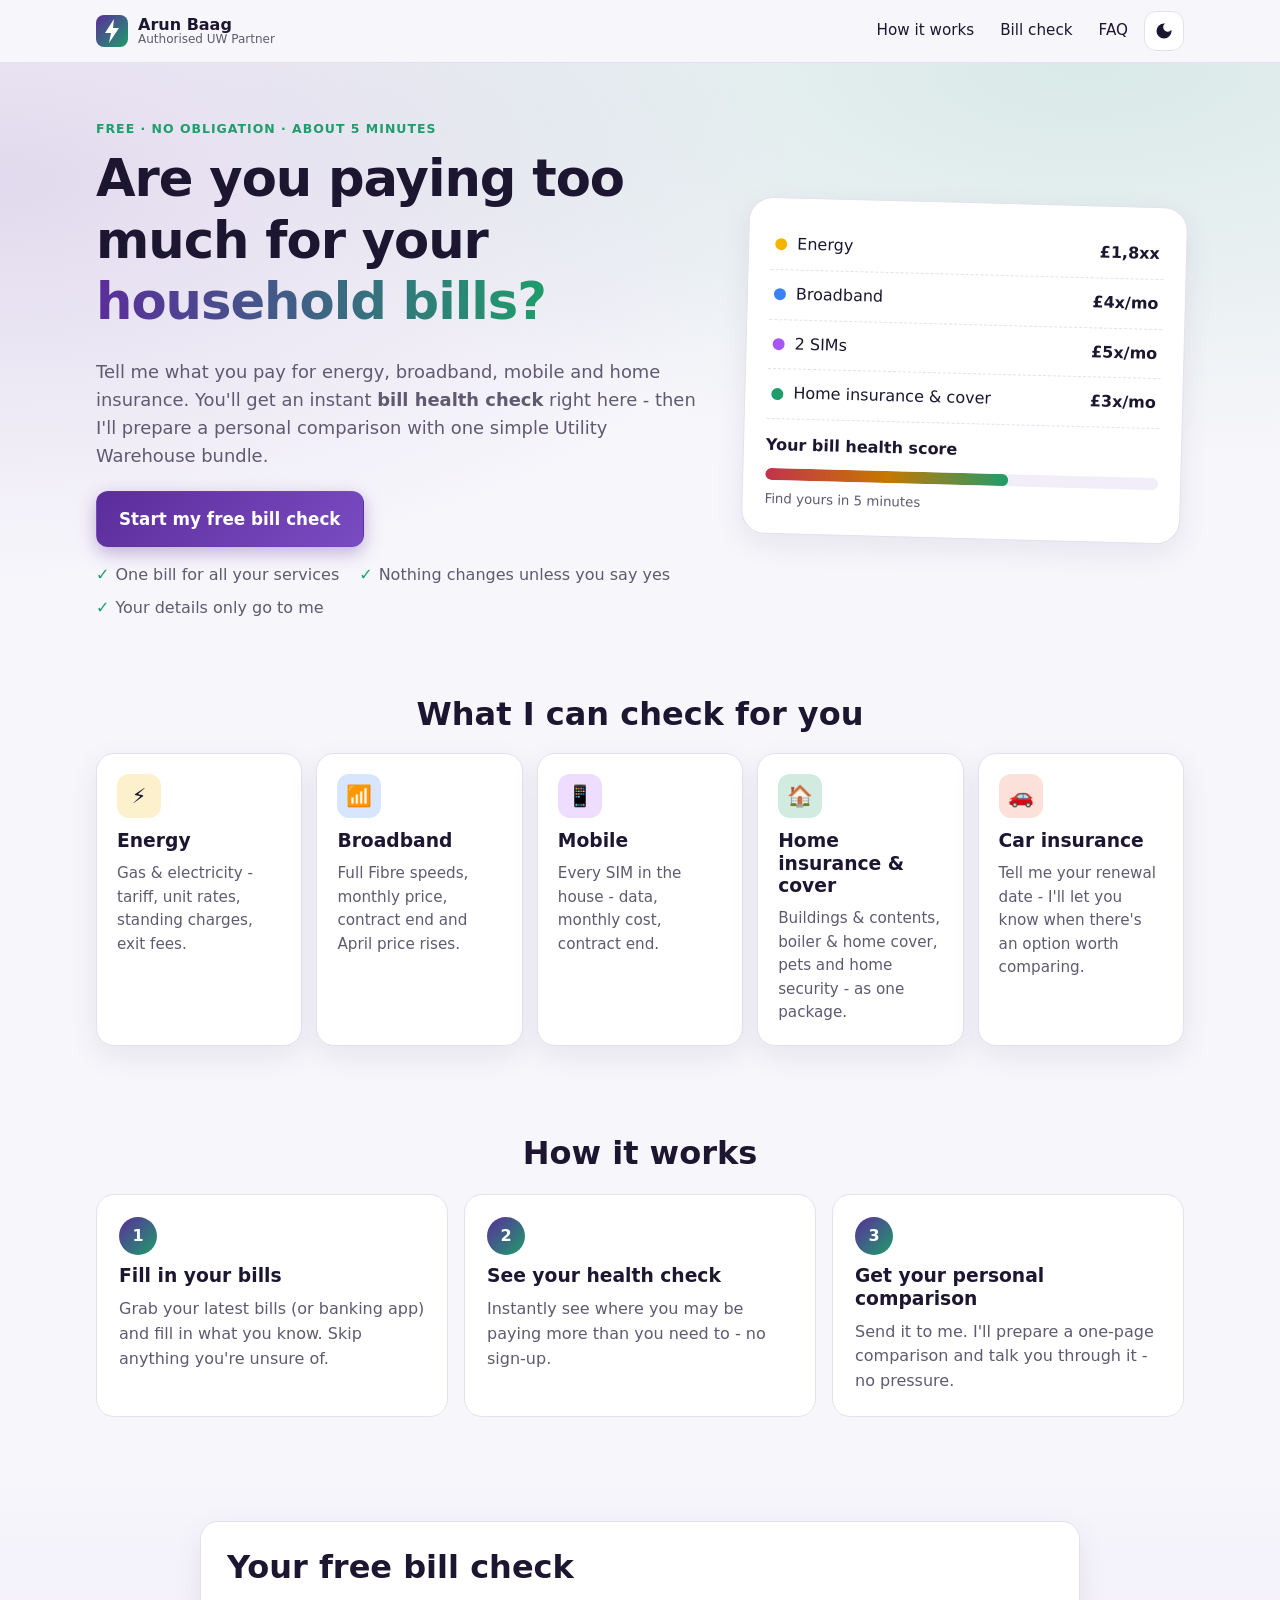
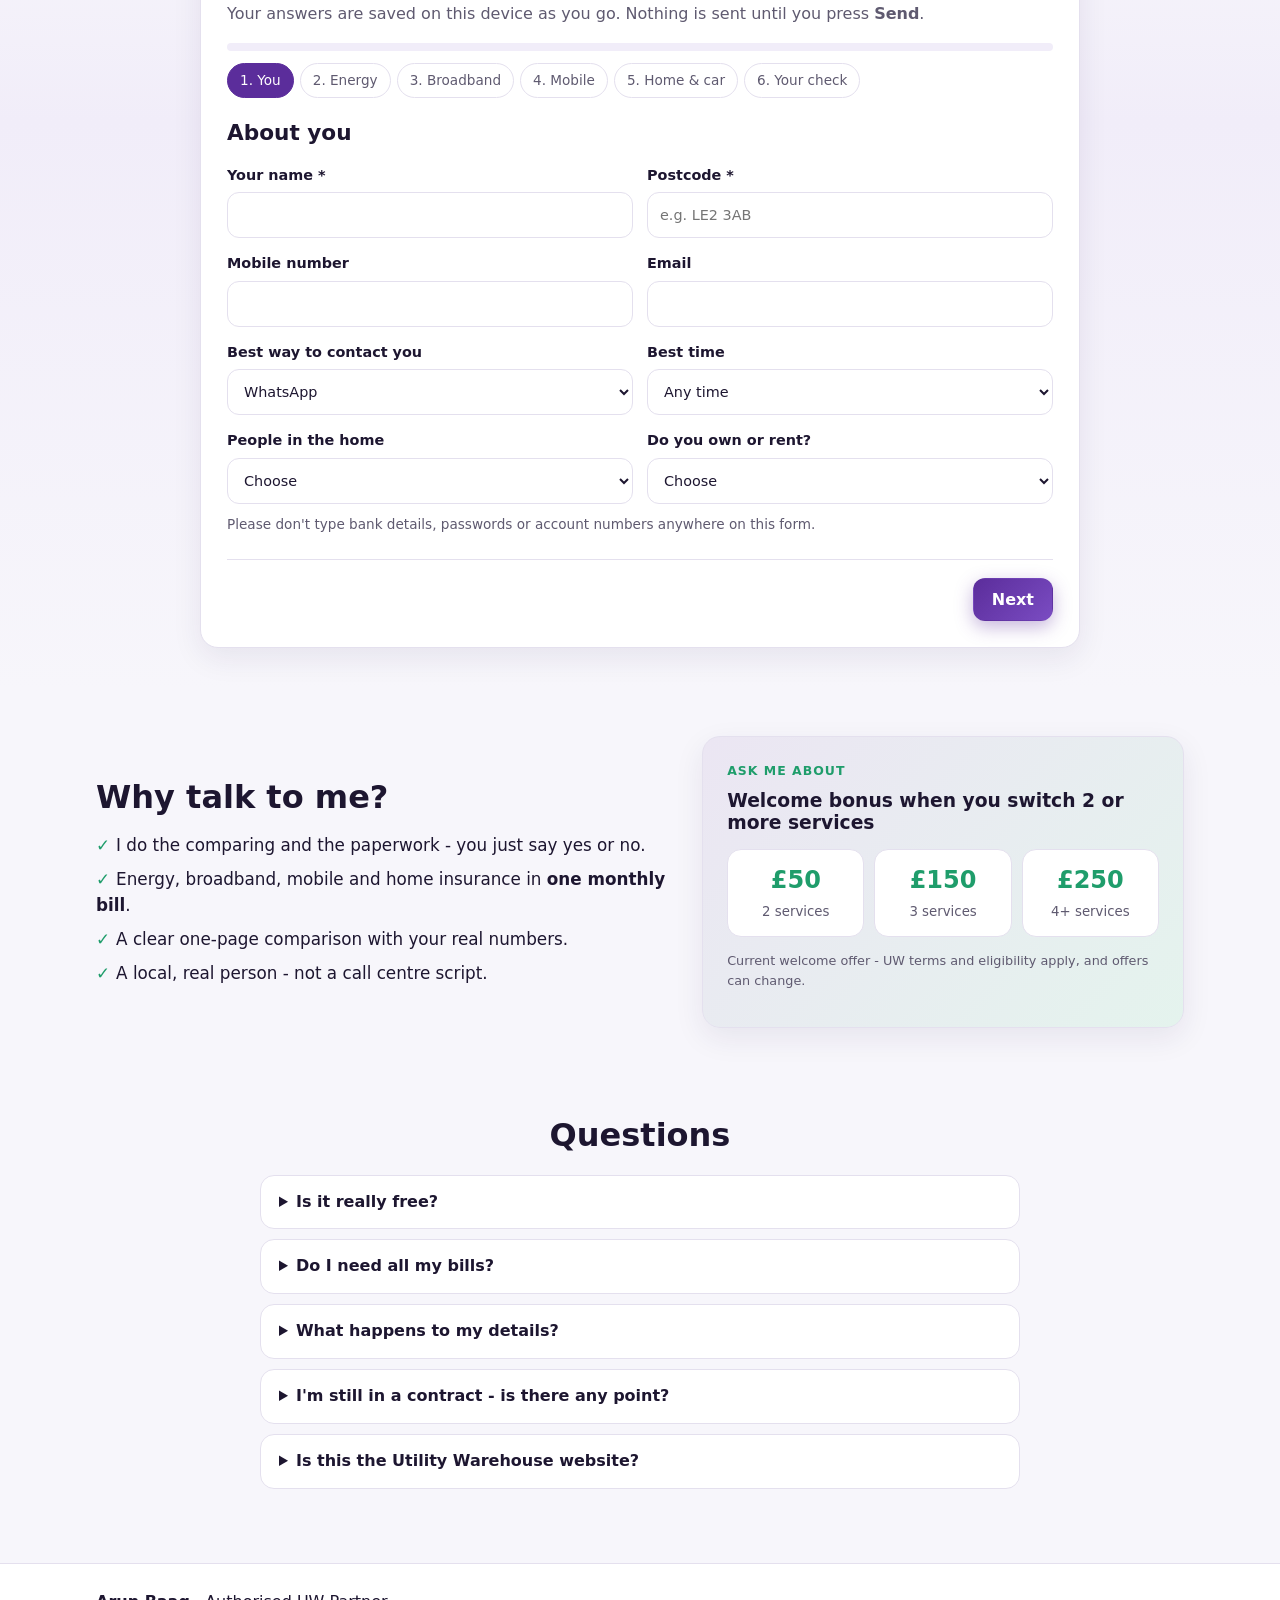
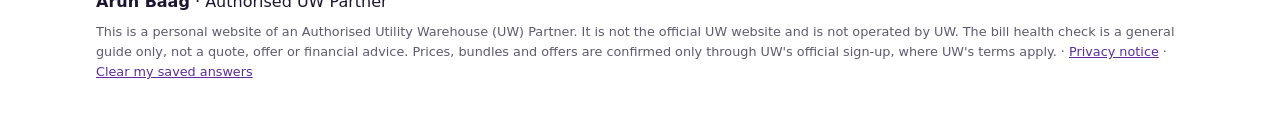
==== index.html @ 924d0b32 "Initial commit" ====
<!doctype html>
<html lang="en-GB">
<head>
  <meta charset="utf-8">
  <meta name="viewport" content="width=device-width, initial-scale=1">
  <title>Free household bill check</title>
  <meta name="description" content="Free, no-obligation check of your energy, broadband, mobile and home insurance bills.">
  <link rel="icon" href="assets/favicon.svg" type="image/svg+xml">
  <link rel="stylesheet" href="assets/style.css">
  <script>try{var t=localStorage.getItem("theme");if(t)document.documentElement.dataset.theme=t;}catch(e){}</script>
  <script src="config.js"></script>
</head>
<body>
<a class="skip" href="#check">Skip to the bill check</a>

<header class="topbar">
  <div class="wrap topbar-in">
    <a class="brand" href="#top"><img src="assets/favicon.svg" alt="" width="32" height="32">
      <span><b data-cfg="partnerName">Your UW Partner</b><small data-cfg="partnerTitle">Authorised UW Partner</small></span></a>
    <nav class="nav">
      <a href="#how">How it works</a><a href="#check">Bill check</a><a href="#faq">FAQ</a>
      <button class="icon-btn" id="themeBtn" type="button" aria-label="Switch light / dark mode" title="Light / dark mode">
        <svg viewBox="0 0 24 24" width="20" height="20" aria-hidden="true"><path fill="currentColor" d="M12 3a9 9 0 1 0 9 9c0-.46-.04-.92-.1-1.36a5.4 5.4 0 0 1-4.4 2.26 5.4 5.4 0 0 1-3.14-9.8A9 9 0 0 0 12 3z"/></svg>
      </button>
    </nav>
  </div>
</header>

<main id="top">
  <!-- HERO -->
  <section class="hero">
    <div class="wrap hero-in">
      <div>
        <p class="eyebrow">Free · No obligation · About 5 minutes</p>
        <h1>Are you paying too much for your <span class="grad">household bills?</span></h1>
        <p class="lead">Tell me what you pay for energy, broadband, mobile and home insurance. You'll get an instant
          <b>bill health check</b> right here - then I'll prepare a personal comparison with one simple Utility Warehouse bundle.</p>
        <div class="cta-row">
          <a class="btn btn-primary btn-lg" href="#check">Start my free bill check</a>
          <a class="btn btn-ghost btn-lg" id="heroWhatsApp" href="#" hidden>WhatsApp me</a>
        </div>
        <ul class="ticks">
          <li>One bill for all your services</li><li>Nothing changes unless you say yes</li><li>Your details only go to me</li>
        </ul>
      </div>
      <div class="hero-card" aria-hidden="true">
        <div class="hc-row"><span class="dot e"></span>Energy<b>£1,8xx</b></div>
        <div class="hc-row"><span class="dot b"></span>Broadband<b>£4x/mo</b></div>
        <div class="hc-row"><span class="dot m"></span>2 SIMs<b>£5x/mo</b></div>
        <div class="hc-row"><span class="dot i"></span>Home insurance & cover<b>£3x/mo</b></div>
        <div class="hc-total">Your bill health score<div class="gauge"><span style="width:62%"></span></div><small>Find yours in 5 minutes</small></div>
      </div>
    </div>
  </section>

  <!-- SERVICES -->
  <section class="wrap section">
    <h2 class="center">What I can check for you</h2>
    <div class="cards5">
      <div class="card svc"><div class="ic e">⚡</div><h3>Energy</h3><p>Gas & electricity - tariff, unit rates, standing charges, exit fees.</p></div>
      <div class="card svc"><div class="ic b">📶</div><h3>Broadband</h3><p>Full Fibre speeds, monthly price, contract end and April price rises.</p></div>
      <div class="card svc"><div class="ic m">📱</div><h3>Mobile</h3><p>Every SIM in the house - data, monthly cost, contract end.</p></div>
      <div class="card svc"><div class="ic i">🏠</div><h3>Home insurance & cover</h3><p>Buildings & contents, boiler & home cover, pets and home security - as one package.</p></div>
      <div class="card svc"><div class="ic c">🚗</div><h3>Car insurance</h3><p>Tell me your renewal date - I'll let you know when there's an option worth comparing.</p></div>
    </div>
  </section>

  <!-- HOW -->
  <section class="wrap section" id="how">
    <h2 class="center">How it works</h2>
    <ol class="steps3">
      <li><span>1</span><h3>Fill in your bills</h3><p>Grab your latest bills (or banking app) and fill in what you know. Skip anything you're unsure of.</p></li>
      <li><span>2</span><h3>See your health check</h3><p>Instantly see where you may be paying more than you need to - no sign-up.</p></li>
      <li><span>3</span><h3>Get your personal comparison</h3><p>Send it to me. I'll prepare a one-page comparison and talk you through it - no pressure.</p></li>
    </ol>
  </section>

  <!-- BILL CHECK -->
  <section class="section check-wrap" id="check">
    <div class="wrap">
      <div class="check card">
        <div class="check-head">
          <h2>Your free bill check</h2>
          <p class="muted">Your answers are saved on this device as you go. Nothing is sent until you press <b>Send</b>.</p>
          <div class="progress"><div class="bar" id="bar"></div></div>
          <ol class="stepper" id="stepper"></ol>
        </div>

        <form id="form" novalidate autocomplete="on">
          <!-- STEP 1 -->
          <fieldset class="step" data-title="You">
            <legend>About you</legend>
            <div class="grid2">
              <label>Your name *<input name="contact.name" required autocomplete="name"></label>
              <label>Postcode *<input name="contact.postcode" required autocomplete="postal-code" placeholder="e.g. LE2 3AB"></label>
              <label>Mobile number<input name="contact.phone" type="tel" autocomplete="tel"></label>
              <label>Email<input name="contact.email" type="email" autocomplete="email"></label>
              <label>Best way to contact you<select name="contact.method"><option>WhatsApp</option><option>Phone call</option><option>Text</option><option>Email</option></select></label>
              <label>Best time<select name="contact.time"><option>Any time</option><option>Weekday daytime</option><option>Weekday evening</option><option>Weekend</option></select></label>
              <label>People in the home<select name="contact.household"><option value="">Choose</option><option>1</option><option>2</option><option>3</option><option>4</option><option>5+</option></select></label>
              <label>Do you own or rent?<select name="contact.tenure"><option value="">Choose</option><option>Own</option><option>Rent</option></select></label>
            </div>
            <p class="hint">Please don't type bank details, passwords or account numbers anywhere on this form.</p>
          </fieldset>

          <!-- STEP 2 ENERGY -->
          <fieldset class="step" data-title="Energy">
            <legend>Energy <span class="opt">skip anything you don't know</span></legend>
            <div class="grid2">
              <label>What do you have?<select name="energy.fuel"><option>Gas & electricity</option><option>Electricity only</option><option>I don't pay energy bills</option></select></label>
              <label>Current supplier<input name="energy.supplier" list="suppliers" placeholder="e.g. British Gas"></label>
              <label>Tariff name<input name="energy.tariff" placeholder="e.g. Flexible Octopus"></label>
              <label>Tariff type<select name="energy.type"><option value="">Not sure</option><option>Variable / standard</option><option>Fixed</option><option>Tracker</option><option>Prepayment</option></select></label>
              <label>Fixed deal end date<input name="energy.end" type="date"></label>
              <label>Exit fee per fuel (£)<input name="energy.exit_fee" type="number" min="0" step="1" inputmode="decimal"></label>
              <label>Monthly Direct Debit (£)<input name="energy.monthly" type="number" min="0" step="0.01" inputmode="decimal"></label>
              <label>Smart meter?<select name="energy.smart"><option value="">Not sure</option><option>Yes</option><option>No</option></select></label>
            </div>
            <details class="more"><summary>I have my bill - add unit rates & usage (gives the best check)</summary>
              <div class="grid4">
                <label>Elec unit rate (p/kWh)<input name="energy.elec_unit" type="number" min="0" step="0.01" inputmode="decimal"></label>
                <label>Elec standing (p/day)<input name="energy.elec_sc" type="number" min="0" step="0.01" inputmode="decimal"></label>
                <label>Gas unit rate (p/kWh)<input name="energy.gas_unit" type="number" min="0" step="0.01" inputmode="decimal"></label>
                <label>Gas standing (p/day)<input name="energy.gas_sc" type="number" min="0" step="0.01" inputmode="decimal"></label>
                <label>Elec use a year (kWh)<input name="energy.elec_kwh" type="number" min="0" step="1" inputmode="numeric" placeholder="e.g. 2700"></label>
                <label>Gas use a year (kWh)<input name="energy.gas_kwh" type="number" min="0" step="1" inputmode="numeric" placeholder="e.g. 11500"></label>
              </div>
              <p class="hint">These are on page 2 of most bills or in your supplier's app ("estimated annual consumption").</p>
            </details>
          </fieldset>

          <!-- STEP 3 BROADBAND -->
          <fieldset class="step" data-title="Broadband">
            <legend>Broadband</legend>
            <div class="grid2">
              <label>Do you have broadband?<select name="broadband.has"><option>Yes</option><option>No</option></select></label>
              <label>Provider<input name="broadband.provider" list="isps" placeholder="e.g. BT"></label>
              <label>Speed (Mb, if known)<input name="broadband.speed" type="number" min="0" step="1" inputmode="numeric" placeholder="e.g. 150"></label>
              <label>Monthly price (£)<input name="broadband.monthly" type="number" min="0" step="0.01" inputmode="decimal"></label>
              <label>Contract end date<input name="broadband.end" type="date"></label>
              <label>Exit fee if you left now (£)<input name="broadband.exit_fee" type="number" min="0" step="1" inputmode="decimal"></label>
              <label>Includes TV package?<select name="broadband.tv"><option value="">No</option><option>Yes</option></select></label>
              <label>Need a landline?<select name="broadband.landline"><option value="">Not sure</option><option>Yes</option><option>No</option></select></label>
            </div>
          </fieldset>

          <!-- STEP 4 MOBILE -->
          <fieldset class="step" data-title="Mobile">
            <legend>Mobile SIMs <span class="opt">add one row per phone in the home</span></legend>
            <div id="sims"></div>
            <button type="button" class="btn btn-ghost" id="addSim">+ Add another SIM</button>
          </fieldset>

          <!-- STEP 5 HOME INSURANCE & COVER -->
          <fieldset class="step" data-title="Home & car">
            <legend>Home insurance & home cover <span class="opt">one package with UW</span></legend>
            <div class="grid2">
              <label>Home insurance type<select name="home.type"><option value="">None / not sure</option><option>Buildings & contents</option><option>Contents only</option><option>Buildings only</option></select></label>
              <label>Home insurer<input name="home.insurer" placeholder="e.g. Aviva"></label>
              <label>Yearly premium (£)<input name="home.annual" type="number" min="0" step="0.01" inputmode="decimal"></label>
              <label>Renewal date<input name="home.renewal" type="date"></label>
            </div>
            <h4>Boiler & home cover</h4>
            <div class="grid2">
              <label>Provider<input name="cover.provider" placeholder="e.g. British Gas HomeCare"></label>
              <label>Monthly price (£)<input name="cover.monthly" type="number" min="0" step="0.01" inputmode="decimal"></label>
            </div>
            <div class="chips" role="group" aria-label="What your cover includes">
              <label class="chip"><input type="checkbox" name="cover.covers" value="Boiler service">Boiler service</label>
              <label class="chip"><input type="checkbox" name="cover.covers" value="Boiler repairs">Boiler repairs</label>
              <label class="chip"><input type="checkbox" name="cover.covers" value="Central heating">Central heating</label>
              <label class="chip"><input type="checkbox" name="cover.covers" value="Plumbing">Plumbing</label>
              <label class="chip"><input type="checkbox" name="cover.covers" value="Drainage">Drainage</label>
              <label class="chip"><input type="checkbox" name="cover.covers" value="Electrics">Electrics</label>
            </div>
            <h4>Pets & home security</h4>
            <div id="pets"></div>
            <button type="button" class="btn btn-ghost" id="addPet">+ Add a pet</button>
            <div class="grid2 mt">
              <label>Alarm / security provider<input name="security.provider" placeholder="e.g. Verisure, Ring"></label>
              <label>Monthly price (£)<input name="security.monthly" type="number" min="0" step="0.01" inputmode="decimal"></label>
            </div>
            <h4>Car insurance <span class="opt">coming soon to UW - I'll remind you</span></h4>
            <div class="grid2">
              <label>Insurer<input name="car.insurer" placeholder="e.g. Admiral"></label>
              <label>Yearly premium (£)<input name="car.annual" type="number" min="0" step="0.01" inputmode="decimal"></label>
              <label>Renewal date<input name="car.renewal" type="date"></label>
              <label>Number of cars<select name="car.cars"><option value="">0</option><option>1</option><option>2</option><option>3+</option></select></label>
            </div>
          </fieldset>

          <!-- STEP 6 REVIEW -->
          <fieldset class="step" data-title="Your check">
            <legend>Your bill health check</legend>
            <div id="results"></div>
            <label class="block">Anything else I should know?<textarea name="notes" rows="3" placeholder="e.g. moving house in March, want faster broadband, two teenagers on unlimited data..."></textarea></label>
            <div class="consent card soft">
              <label class="check-line"><input type="checkbox" id="consent" name="consent"><span>I agree that <b data-cfg="partnerName">my UW Partner</b> may use these details to prepare a comparison and contact me about it, as explained in the <a href="privacy.html" target="_blank" rel="noopener">privacy notice</a>.</span></label>
              <div class="hp" aria-hidden="true"><label>Leave empty<input name="botcheck" tabindex="-1" autocomplete="off"></label></div>
              <div class="send-row">
                <button type="button" class="btn btn-primary btn-lg" id="sendBtn">Send to <span data-cfg-first="partnerName">me</span></button>
                <a class="btn btn-whatsapp" id="waBtn" href="#" target="_blank" rel="noopener">Send on WhatsApp</a>
                <a class="btn btn-ghost" id="mailBtn" href="#">Send by email</a>
              </div>
              <p class="hint" id="sendNote"></p>
              <div id="sendResult" role="status" aria-live="polite"></div>
            </div>
          </fieldset>

          <div class="nav-row">
            <button type="button" class="btn btn-ghost" id="backBtn">Back</button>
            <span class="saved" id="saved"></span>
            <button type="button" class="btn btn-primary" id="nextBtn">Next</button>
          </div>
        </form>
      </div>
    </div>
  </section>

  <!-- WHY -->
  <section class="wrap section">
    <div class="why">
      <div>
        <h2>Why talk to me?</h2>
        <ul class="ticks big">
          <li>I do the comparing and the paperwork - you just say yes or no.</li>
          <li>Energy, broadband, mobile and home insurance in <b>one monthly bill</b>.</li>
          <li>A clear one-page comparison with your real numbers.</li>
          <li>A local, real person - not a call centre script.</li>
        </ul>
      </div>
      <div class="card bonus" id="bonusCard" hidden>
        <p class="eyebrow">Ask me about</p>
        <h3>Welcome bonus when you switch 2 or more services</h3>
        <div class="tiers" id="tiers"></div>
        <p class="tiny">Current welcome offer - UW terms and eligibility apply, and offers can change.</p>
      </div>
    </div>
  </section>

  <!-- FAQ -->
  <section class="wrap section" id="faq">
    <h2 class="center">Questions</h2>
    <div class="faq">
      <details><summary>Is it really free?</summary><p>Yes. The bill check and your personal comparison cost nothing, and there's no obligation to switch.</p></details>
      <details><summary>Do I need all my bills?</summary><p>No - fill in what you know. Monthly prices are enough to start; unit rates and contract dates make the comparison more accurate.</p></details>
      <details><summary>What happens to my details?</summary><p>They're saved only in your own browser until you press Send, then go only to me. I use them to prepare your comparison and contact you about it. See the <a href="privacy.html">privacy notice</a>.</p></details>
      <details><summary>I'm still in a contract - is there any point?</summary><p>Yes. I can check your end dates and exit fees and tell you the best time to move - sometimes it's right away, sometimes it's worth waiting.</p></details>
      <details><summary>Is this the Utility Warehouse website?</summary><p>No. This is my personal website as an Authorised UW Partner. Prices and offers are confirmed through UW's official sign-up when you decide to switch.</p></details>
    </div>
  </section>
</main>

<footer class="footer">
  <div class="wrap">
    <p><b data-cfg="partnerName">Your UW Partner</b> · <span data-cfg="partnerTitle">Authorised UW Partner</span><span id="pid"></span><span id="areaTxt"></span></p>
    <p class="tiny">This is a personal website of an Authorised Utility Warehouse (UW) Partner. It is not the official UW website and is not operated by UW.
      The bill health check is a general guide only, not a quote, offer or financial advice. Prices, bundles and offers are confirmed only through UW's official sign-up, where UW's terms apply.
      · <a href="privacy.html">Privacy notice</a> · <a href="#" id="clearData">Clear my saved answers</a></p>
  </div>
</footer>

<datalist id="suppliers"><option>British Gas</option><option>Octopus Energy</option><option>E.ON Next</option><option>EDF</option><option>OVO</option><option>Scottish Power</option><option>So Energy</option><option>Outfox the Market</option><option>Fuse Energy</option><option>Ecotricity</option><option>Good Energy</option><option>Sainsbury's Energy</option><option>Utility Warehouse</option></datalist>
<datalist id="isps"><option>BT</option><option>Sky</option><option>Virgin Media</option><option>TalkTalk</option><option>Vodafone</option><option>EE</option><option>Plusnet</option><option>NOW Broadband</option><option>Hyperoptic</option><option>Community Fibre</option></datalist>
<datalist id="networks"><option>EE</option><option>O2</option><option>Vodafone</option><option>Three</option><option>giffgaff</option><option>Tesco Mobile</option><option>Sky Mobile</option><option>iD Mobile</option><option>VOXI</option><option>SMARTY</option><option>Lebara</option><option>Lyca Mobile</option><option>Talkmobile</option><option>Virgin Mobile</option></datalist>

<script src="assets/app.js"></script>
</body>
</html>
---- assets/style.css ----
/* Personal bill-check site - light/dark, mobile first */
:root{
  --bg:#f7f6fb; --bg2:#ffffff; --card:#ffffff; --soft:#f1edf9; --ink:#1d1630; --muted:#5f5a70; --line:#e4e0ee;
  --p:#5B2D9B; --p2:#7a4cc2; --g:#1F9D6B; --warn:#c77700; --bad:#c2334d; --good:#1F9D6B;
  --shadow:0 10px 30px rgba(40,20,80,.08); --r:18px;
  --e:#f4b400; --b:#3b82f6; --m:#a855f7; --i:#1F9D6B; --c:#ef6c4a;
  color-scheme:light;
}
@media (prefers-color-scheme:dark){
  :root:not([data-theme="light"]){
    --bg:#0f0c18; --bg2:#151122; --card:#1a1528; --soft:#221b35; --ink:#eeeaf7; --muted:#a8a1bd; --line:#2e2645;
    --p:#a47cf0; --p2:#c3a6ff; --g:#3cc98e; --shadow:0 10px 30px rgba(0,0,0,.35); color-scheme:dark;
  }
}
:root[data-theme="dark"]{
  --bg:#0f0c18; --bg2:#151122; --card:#1a1528; --soft:#221b35; --ink:#eeeaf7; --muted:#a8a1bd; --line:#2e2645;
  --p:#a47cf0; --p2:#c3a6ff; --g:#3cc98e; --shadow:0 10px 30px rgba(0,0,0,.35); color-scheme:dark;
}
*{box-sizing:border-box}
[hidden]{display:none!important}
html{scroll-behavior:smooth;scroll-padding-top:72px}
body{margin:0;background:var(--bg);color:var(--ink);font:16px/1.55 system-ui,-apple-system,"Segoe UI",Roboto,Arial,sans-serif;-webkit-font-smoothing:antialiased}
a{color:var(--p)}
img{max-width:100%}
.wrap{max-width:1120px;margin:0 auto;padding:0 16px}
.skip{position:absolute;left:-999px}.skip:focus{left:16px;top:8px;z-index:99;background:var(--card);padding:8px 12px;border-radius:8px}
.muted{color:var(--muted)} .center{text-align:center} .tiny{font-size:.8rem;color:var(--muted)} .mt{margin-top:14px}
h1,h2,h3,h4{line-height:1.2;margin:0 0 .5em}
h1{font-size:clamp(2rem,5vw,3.2rem);letter-spacing:-.02em}
h2{font-size:clamp(1.5rem,3vw,2rem)}
h4{margin:22px 0 10px;font-size:1.05rem}
.grad{background:linear-gradient(90deg,var(--p),var(--g));-webkit-background-clip:text;background-clip:text;color:transparent}
.eyebrow{text-transform:uppercase;letter-spacing:.08em;font-size:.78rem;font-weight:700;color:var(--g);margin:0 0 10px}
.lead{font-size:1.12rem;color:var(--muted);max-width:40em}

/* top bar */
.topbar{position:sticky;top:0;z-index:20;background:color-mix(in srgb,var(--bg) 85%,transparent);backdrop-filter:blur(10px);border-bottom:1px solid var(--line)}
.topbar-in{display:flex;align-items:center;justify-content:space-between;height:62px;gap:12px}
.brand{display:flex;gap:10px;align-items:center;text-decoration:none;color:var(--ink)}
.brand span{display:flex;flex-direction:column;line-height:1.1}.brand small{color:var(--muted);font-size:.75rem}
.nav{display:flex;align-items:center;gap:6px}
.nav a{text-decoration:none;color:var(--ink);padding:8px 10px;border-radius:10px;font-size:.95rem}
.nav a:hover{background:var(--soft)}
@media (max-width:640px){.nav a{display:none}}
.icon-btn{border:1px solid var(--line);background:var(--card);color:var(--ink);width:40px;height:40px;border-radius:12px;display:grid;place-items:center;cursor:pointer}

/* buttons */
.btn{display:inline-flex;align-items:center;justify-content:center;gap:8px;border-radius:12px;padding:11px 18px;font-weight:650;font-size:1rem;border:1px solid transparent;cursor:pointer;text-decoration:none;transition:transform .08s,box-shadow .2s,background .2s;font-family:inherit}
.btn:active{transform:translateY(1px)}
.btn-primary{background:linear-gradient(135deg,var(--p),var(--p2));color:#fff;box-shadow:0 6px 18px color-mix(in srgb,var(--p) 35%,transparent)}
.btn-primary:hover{box-shadow:0 8px 24px color-mix(in srgb,var(--p) 50%,transparent)}
.btn-ghost{background:var(--card);color:var(--ink);border-color:var(--line)}
.btn-ghost:hover{border-color:var(--p)}
.btn-whatsapp{background:#25D366;color:#073b1f}
.btn-lg{padding:14px 22px;font-size:1.05rem}
.btn[disabled],.btn-disabled{opacity:.55;cursor:not-allowed}
:focus-visible{outline:3px solid color-mix(in srgb,var(--p) 55%,transparent);outline-offset:2px}

/* hero */
.hero{padding:56px 0 30px;background:radial-gradient(900px 400px at 85% 0%,color-mix(in srgb,var(--g) 14%,transparent),transparent),radial-gradient(800px 400px at 0% 20%,color-mix(in srgb,var(--p) 14%,transparent),transparent)}
.hero-in{display:grid;grid-template-columns:1.25fr .9fr;gap:40px;align-items:center}
@media (max-width:860px){.hero-in{grid-template-columns:1fr}.hero-card{display:none}}
.cta-row{display:flex;flex-wrap:wrap;gap:12px;margin:22px 0 16px}
.ticks{list-style:none;padding:0;margin:0;display:flex;flex-wrap:wrap;gap:8px 20px;color:var(--muted)}
.ticks li::before{content:"✓";color:var(--g);font-weight:800;margin-right:6px}
.ticks.big{flex-direction:column;font-size:1.05rem;color:var(--ink)}
.hero-card{background:var(--card);border:1px solid var(--line);border-radius:24px;padding:22px;box-shadow:var(--shadow);transform:rotate(1.5deg)}
.hc-row{display:flex;align-items:center;gap:10px;padding:12px 4px;border-bottom:1px dashed var(--line)}
.hc-row b{margin-left:auto}
.dot{width:12px;height:12px;border-radius:50%}.dot.e{background:var(--e)}.dot.b{background:var(--b)}.dot.m{background:var(--m)}.dot.i{background:var(--i)}
.hc-total{padding-top:14px;font-weight:650}
.hc-total small{color:var(--muted);font-weight:400}
.gauge{height:12px;border-radius:99px;background:var(--soft);margin:10px 0 6px;overflow:hidden}
.gauge span{display:block;height:100%;background:linear-gradient(90deg,var(--bad),var(--warn),var(--good));border-radius:99px}

/* sections & cards */
.section{padding:44px 16px}
.card{background:var(--card);border:1px solid var(--line);border-radius:var(--r);box-shadow:var(--shadow)}
.card.soft{background:var(--soft);box-shadow:none}
.cards5{display:grid;grid-template-columns:repeat(5,1fr);gap:14px;margin-top:20px}
@media (max-width:980px){.cards5{grid-template-columns:repeat(2,1fr)}}
@media (max-width:520px){.cards5{grid-template-columns:1fr}}
.svc{padding:20px}.svc p{color:var(--muted);margin:0;font-size:.95rem}
.ic{width:44px;height:44px;border-radius:12px;display:grid;place-items:center;font-size:1.3rem;margin-bottom:12px}
.ic.e{background:color-mix(in srgb,var(--e) 20%,transparent)}.ic.b{background:color-mix(in srgb,var(--b) 20%,transparent)}
.ic.m{background:color-mix(in srgb,var(--m) 20%,transparent)}.ic.i{background:color-mix(in srgb,var(--i) 20%,transparent)}.ic.c{background:color-mix(in srgb,var(--c) 20%,transparent)}
.steps3{list-style:none;padding:0;display:grid;grid-template-columns:repeat(3,1fr);gap:16px;margin-top:22px}
@media (max-width:760px){.steps3{grid-template-columns:1fr}}
.steps3 li{background:var(--card);border:1px solid var(--line);border-radius:var(--r);padding:22px}
.steps3 span{display:grid;place-items:center;width:38px;height:38px;border-radius:50%;background:linear-gradient(135deg,var(--p),var(--g));color:#fff;font-weight:800;margin-bottom:10px}
.steps3 p{color:var(--muted);margin:0}

/* bill check */
.check-wrap{background:linear-gradient(180deg,transparent,var(--soft) 30%,transparent)}
.check{padding:26px;max-width:880px;margin:0 auto}
@media (max-width:520px){.check{padding:18px 14px}}
.progress{height:8px;background:var(--soft);border-radius:99px;overflow:hidden;margin:16px 0 12px}
.bar{height:100%;width:0;background:linear-gradient(90deg,var(--p),var(--g));transition:width .35s}
.stepper{list-style:none;padding:0;margin:0 0 8px;display:flex;gap:6px;flex-wrap:wrap}
.stepper button{border:1px solid var(--line);background:var(--card);color:var(--muted);border-radius:99px;padding:6px 12px;font:inherit;font-size:.85rem;cursor:pointer}
.stepper button.done{color:var(--g);border-color:color-mix(in srgb,var(--g) 50%,transparent)}
.stepper button.on{background:var(--p);color:#fff;border-color:var(--p)}
fieldset.step{border:0;padding:0;margin:18px 0 0;min-width:0}
fieldset.step[hidden]{display:none}
legend{font-size:1.35rem;font-weight:750;margin-bottom:14px;padding:0}
.opt{font-size:.8rem;font-weight:500;color:var(--muted);margin-left:6px}
.grid2{display:grid;grid-template-columns:1fr 1fr;gap:14px}
.grid4{display:grid;grid-template-columns:repeat(3,1fr);gap:12px;margin-top:12px}
@media (max-width:600px){.grid2,.grid4{grid-template-columns:1fr}}
label{display:flex;flex-direction:column;gap:6px;font-size:.9rem;font-weight:600}
label.block{margin-top:18px}
input,select,textarea{font:inherit;font-weight:400;color:var(--ink);background:var(--bg2);border:1px solid var(--line);border-radius:12px;padding:11px 12px;width:100%;min-height:46px}
textarea{resize:vertical}
input:focus,select:focus,textarea:focus{outline:none;border-color:var(--p);box-shadow:0 0 0 3px color-mix(in srgb,var(--p) 20%,transparent)}
input.err{border-color:var(--bad);box-shadow:0 0 0 3px color-mix(in srgb,var(--bad) 18%,transparent)}
.hint{font-size:.85rem;color:var(--muted);margin:10px 0 0}
details.more{margin-top:16px;border:1px dashed var(--line);border-radius:14px;padding:12px 14px}
details.more summary{cursor:pointer;font-weight:650;color:var(--p)}
.chips{display:flex;flex-wrap:wrap;gap:8px;margin-top:12px}
.chip{flex-direction:row;align-items:center;gap:8px;border:1px solid var(--line);border-radius:99px;padding:8px 14px;background:var(--bg2);cursor:pointer;font-weight:500}
.chip input{width:auto;min-height:0;accent-color:var(--p)}
.chip:has(input:checked){border-color:var(--p);background:color-mix(in srgb,var(--p) 12%,transparent)}
.row-item{display:grid;grid-template-columns:1.1fr 1fr .8fr .8fr auto;gap:10px;align-items:end;padding:12px;border:1px solid var(--line);border-radius:14px;margin-bottom:10px;background:var(--bg2)}
.row-item.pet{grid-template-columns:1fr 1fr 1fr auto}
@media (max-width:700px){.row-item,.row-item.pet{grid-template-columns:1fr 1fr}}
.rm{border:0;background:none;color:var(--bad);font-size:1.3rem;cursor:pointer;height:46px;padding:0 8px}
.nav-row{display:flex;align-items:center;justify-content:space-between;gap:10px;margin-top:24px;padding-top:18px;border-top:1px solid var(--line)}
.saved{font-size:.85rem;color:var(--g)}
.hp{position:absolute;left:-5000px;height:0;overflow:hidden}

/* results */
.score{display:flex;gap:18px;align-items:center;padding:18px;border-radius:var(--r);background:var(--soft);margin-bottom:16px}
.ring{--v:50;--col:var(--warn);width:96px;height:96px;flex:none;border-radius:50%;display:grid;place-items:center;background:conic-gradient(var(--col) calc(var(--v)*1%),var(--line) 0)}
.ring b{width:76px;height:76px;border-radius:50%;background:var(--soft);display:grid;place-items:center;font-size:1.6rem}
.score h3{margin:0 0 4px}
.score p{margin:0;color:var(--muted)}
.kpis{display:grid;grid-template-columns:repeat(3,1fr);gap:10px;margin-bottom:16px}
@media (max-width:600px){.kpis{grid-template-columns:1fr}}
.kpi{border:1px solid var(--line);border-radius:14px;padding:12px 14px;background:var(--bg2)}
.kpi small{color:var(--muted);display:block}.kpi b{font-size:1.35rem}
.res{border:1px solid var(--line);border-left:5px solid var(--line);border-radius:14px;padding:14px 16px;margin-bottom:10px;background:var(--bg2)}
.res.bad{border-left-color:var(--bad)}.res.warn{border-left-color:var(--warn)}.res.good{border-left-color:var(--good)}.res.info{border-left-color:var(--b)}
.res h4{margin:0 0 6px;display:flex;align-items:center;gap:8px}
.res ul{margin:0;padding-left:18px}
.res li{margin:3px 0}
.tag{font-size:.72rem;font-weight:700;padding:3px 8px;border-radius:99px;margin-left:auto;white-space:nowrap}
.tag.bad{background:color-mix(in srgb,var(--bad) 15%,transparent);color:var(--bad)}
.tag.warn{background:color-mix(in srgb,var(--warn) 18%,transparent);color:var(--warn)}
.tag.good{background:color-mix(in srgb,var(--good) 15%,transparent);color:var(--good)}
.tag.info{background:color-mix(in srgb,var(--b) 15%,transparent);color:var(--b)}
.consent{padding:16px;margin-top:18px}
.check-line{flex-direction:row;align-items:flex-start;gap:10px;font-weight:500}
.check-line input{width:20px;height:20px;min-height:0;margin-top:2px;flex:none;accent-color:var(--p)}
.send-row{display:flex;flex-wrap:wrap;gap:10px;margin-top:14px}
.ok{padding:14px;border-radius:14px;background:color-mix(in srgb,var(--good) 14%,transparent);color:var(--ink);margin-top:12px}
.fail{padding:14px;border-radius:14px;background:color-mix(in srgb,var(--bad) 12%,transparent);margin-top:12px}

/* why & faq */
.why{display:grid;grid-template-columns:1.2fr 1fr;gap:28px;align-items:center}
@media (max-width:760px){.why{grid-template-columns:1fr}}
.bonus{padding:24px;background:linear-gradient(135deg,color-mix(in srgb,var(--p) 12%,var(--card)),color-mix(in srgb,var(--g) 12%,var(--card)))}
.tiers{display:grid;grid-template-columns:repeat(3,1fr);gap:10px;margin:14px 0}
.tiers div{background:var(--card);border:1px solid var(--line);border-radius:14px;padding:12px;text-align:center}
.tiers b{display:block;font-size:1.5rem;color:var(--g)}
.tiers small{color:var(--muted)}
.faq{max-width:760px;margin:20px auto 0}
.faq details{background:var(--card);border:1px solid var(--line);border-radius:14px;padding:14px 18px;margin-bottom:10px}
.faq summary{cursor:pointer;font-weight:650}
.faq p{color:var(--muted);margin:10px 0 0}
.footer{border-top:1px solid var(--line);padding:26px 0 40px;margin-top:20px;background:var(--bg2)}
.footer p{margin:0 0 8px}

/* privacy page */
.doc{max-width:780px;margin:30px auto;padding:28px}
.doc h2{font-size:1.25rem;margin-top:24px}

@media (prefers-reduced-motion:reduce){*{transition:none!important;scroll-behavior:auto!important}}
@media print{.topbar,.nav-row,.consent,.hero,.footer,#how,#faq,.why,.cards5{display:none!important}}
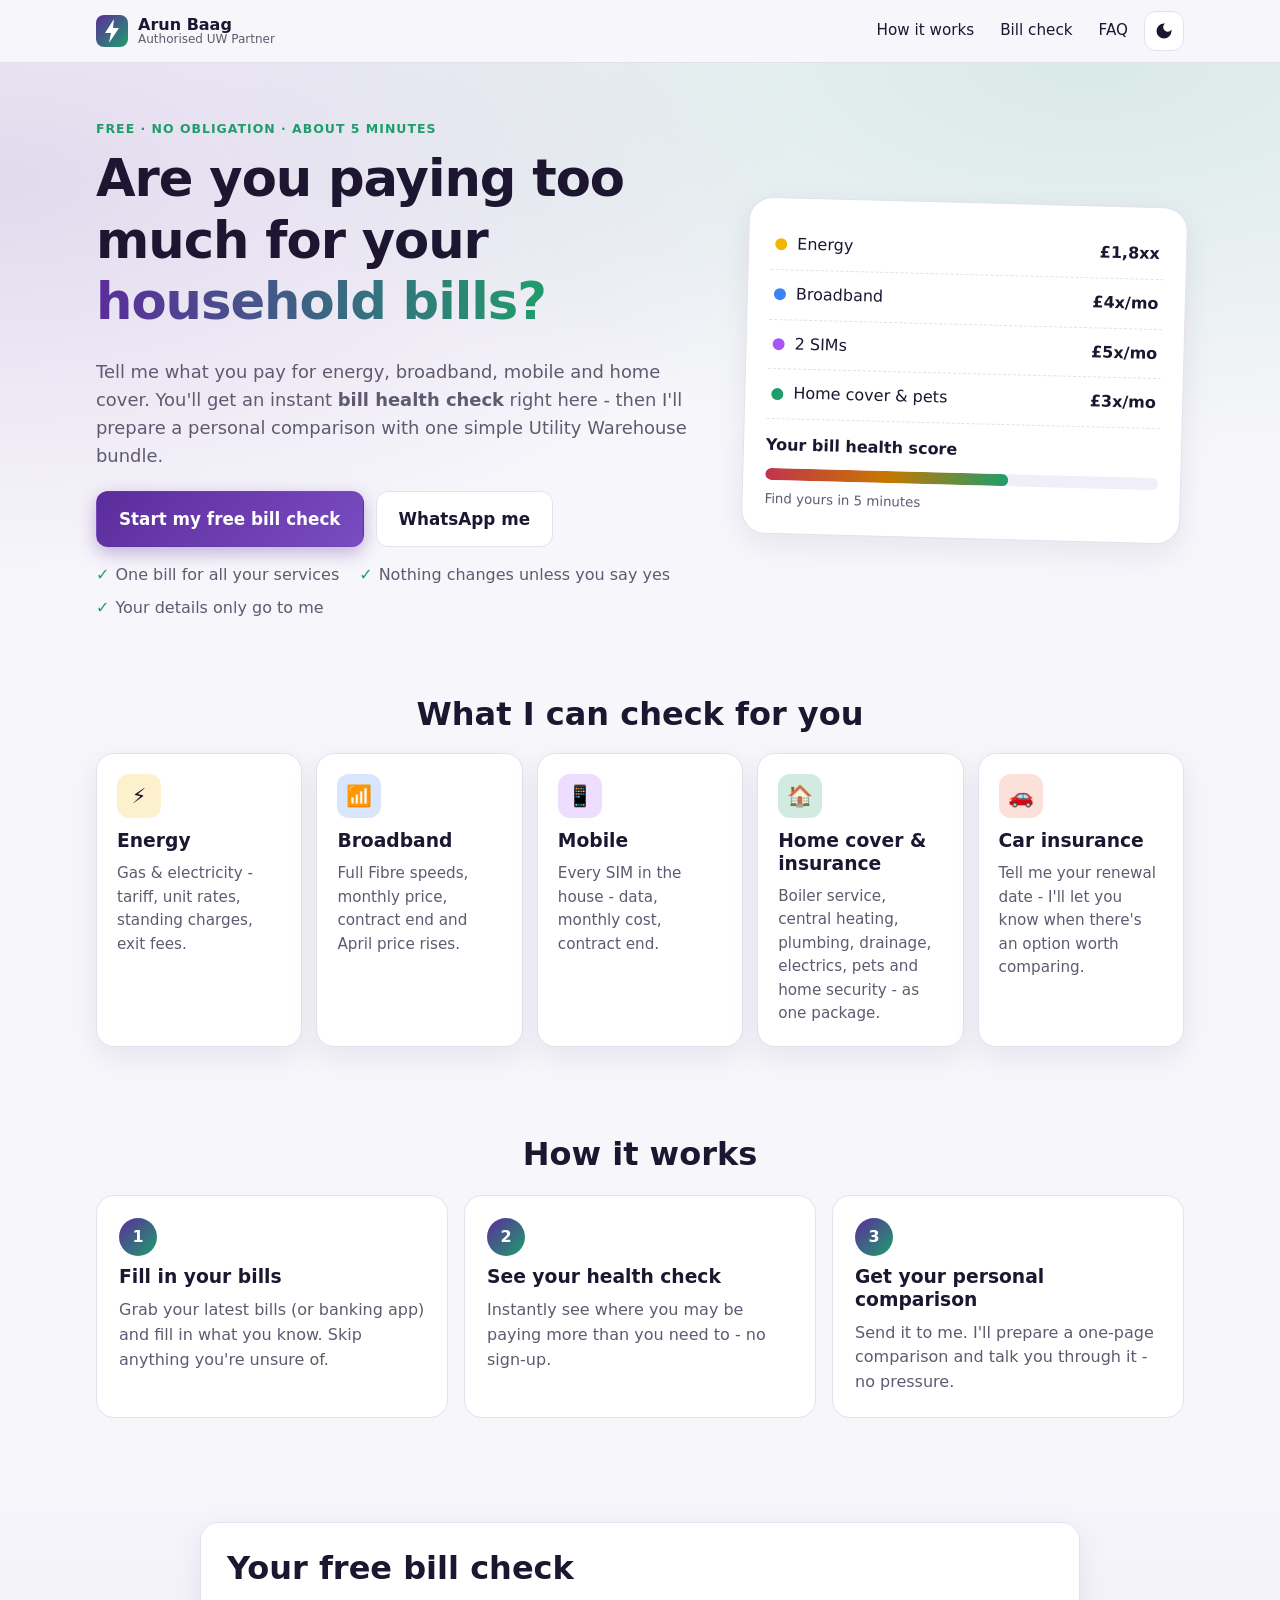
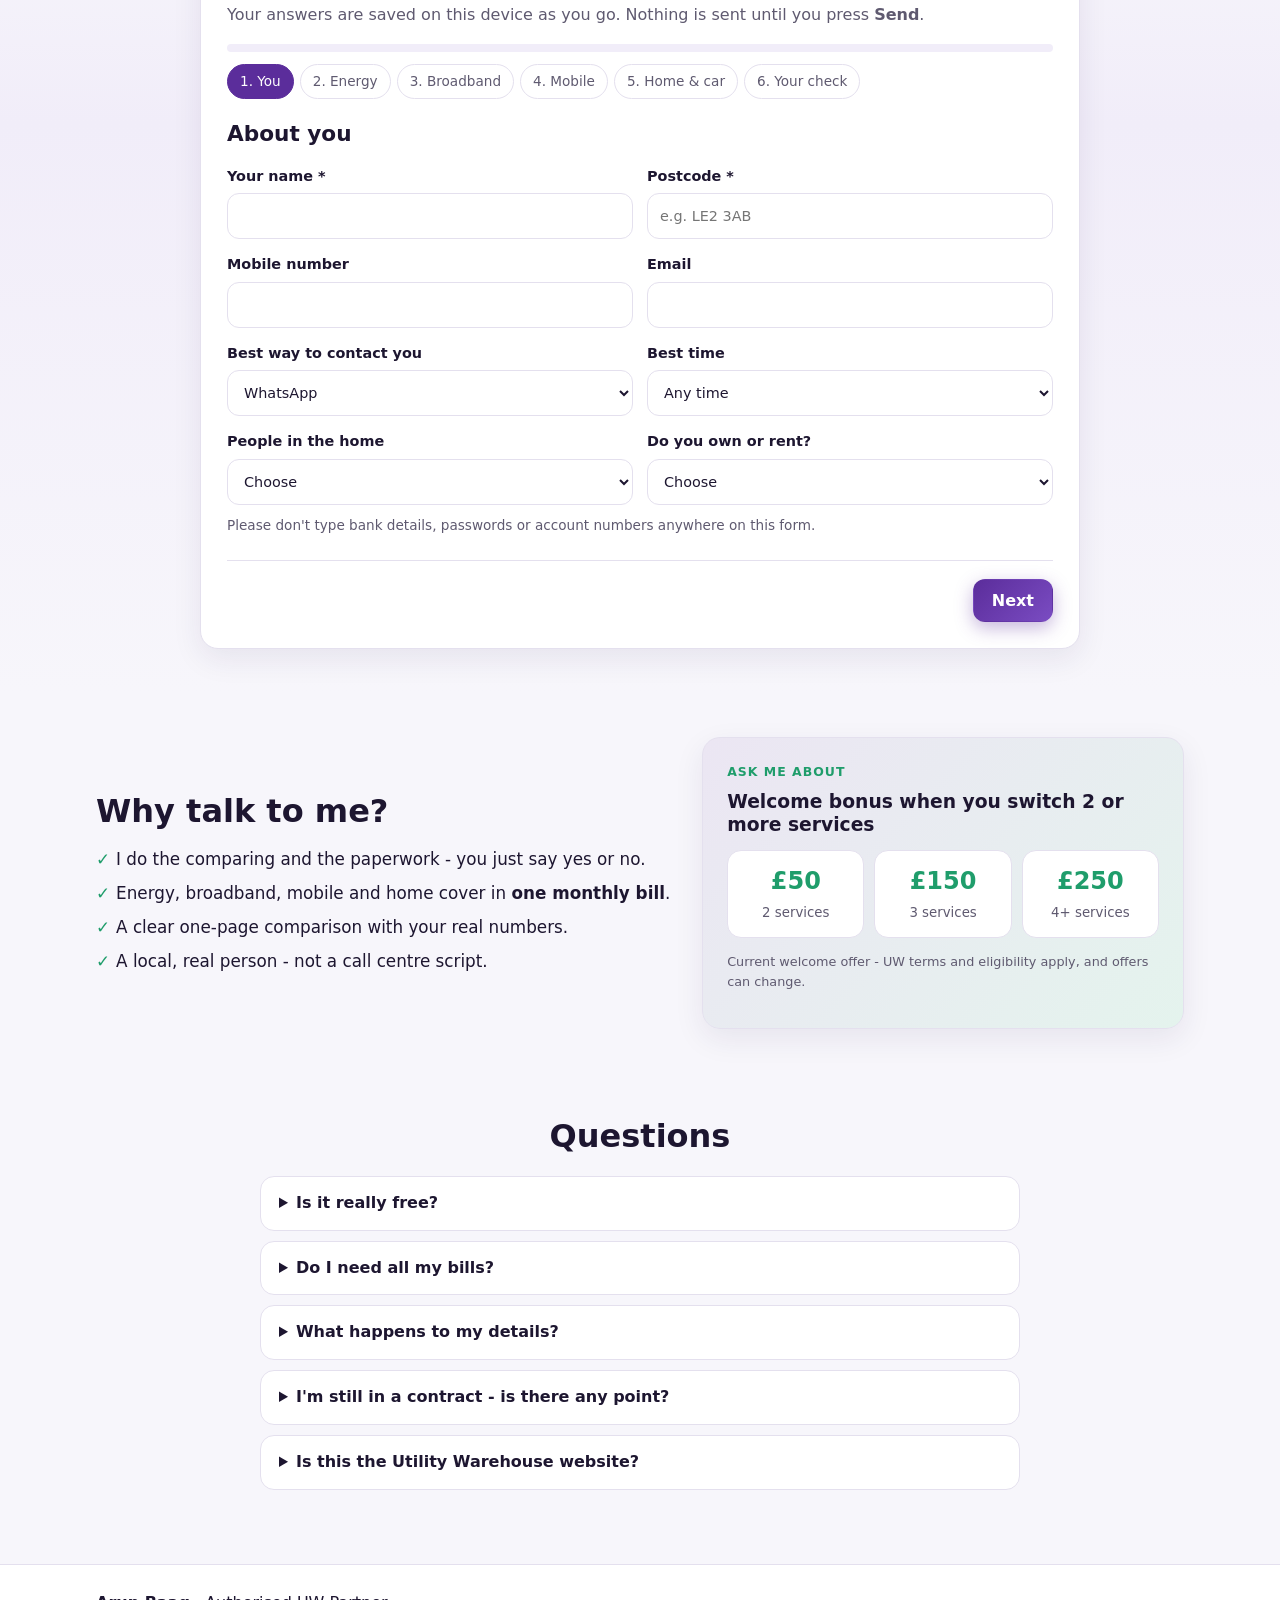
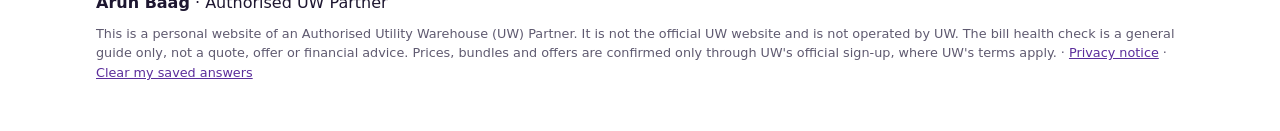
==== commit 9e68efb4: "Remove buildings & contents, add WhatsApp" ====
--- a/index.html
+++ b/index.html
@@ -4,7 +4,7 @@
   <meta charset="utf-8">
   <meta name="viewport" content="width=device-width, initial-scale=1">
   <title>Free household bill check</title>
-  <meta name="description" content="Free, no-obligation check of your energy, broadband, mobile and home insurance bills.">
+  <meta name="description" content="Free, no-obligation check of your energy, broadband, mobile and home cover bills.">
   <link rel="icon" href="assets/favicon.svg" type="image/svg+xml">
   <link rel="stylesheet" href="assets/style.css">
   <script>try{var t=localStorage.getItem("theme");if(t)document.documentElement.dataset.theme=t;}catch(e){}</script>
@@ -33,7 +33,7 @@
       <div>
         <p class="eyebrow">Free · No obligation · About 5 minutes</p>
         <h1>Are you paying too much for your <span class="grad">household bills?</span></h1>
-        <p class="lead">Tell me what you pay for energy, broadband, mobile and home insurance. You'll get an instant
+        <p class="lead">Tell me what you pay for energy, broadband, mobile and home cover. You'll get an instant
           <b>bill health check</b> right here - then I'll prepare a personal comparison with one simple Utility Warehouse bundle.</p>
         <div class="cta-row">
           <a class="btn btn-primary btn-lg" href="#check">Start my free bill check</a>
@@ -47,7 +47,7 @@
         <div class="hc-row"><span class="dot e"></span>Energy<b>£1,8xx</b></div>
         <div class="hc-row"><span class="dot b"></span>Broadband<b>£4x/mo</b></div>
         <div class="hc-row"><span class="dot m"></span>2 SIMs<b>£5x/mo</b></div>
-        <div class="hc-row"><span class="dot i"></span>Home insurance & cover<b>£3x/mo</b></div>
+        <div class="hc-row"><span class="dot i"></span>Home cover & pets<b>£3x/mo</b></div>
         <div class="hc-total">Your bill health score<div class="gauge"><span style="width:62%"></span></div><small>Find yours in 5 minutes</small></div>
       </div>
     </div>
@@ -60,7 +60,7 @@
       <div class="card svc"><div class="ic e">⚡</div><h3>Energy</h3><p>Gas & electricity - tariff, unit rates, standing charges, exit fees.</p></div>
       <div class="card svc"><div class="ic b">📶</div><h3>Broadband</h3><p>Full Fibre speeds, monthly price, contract end and April price rises.</p></div>
       <div class="card svc"><div class="ic m">📱</div><h3>Mobile</h3><p>Every SIM in the house - data, monthly cost, contract end.</p></div>
-      <div class="card svc"><div class="ic i">🏠</div><h3>Home insurance & cover</h3><p>Buildings & contents, boiler & home cover, pets and home security - as one package.</p></div>
+      <div class="card svc"><div class="ic i">🏠</div><h3>Home cover & insurance</h3><p>Boiler service, central heating, plumbing, drainage, electrics, pets and home security - as one package.</p></div>
       <div class="card svc"><div class="ic c">🚗</div><h3>Car insurance</h3><p>Tell me your renewal date - I'll let you know when there's an option worth comparing.</p></div>
     </div>
   </section>
@@ -151,15 +151,9 @@
             <button type="button" class="btn btn-ghost" id="addSim">+ Add another SIM</button>
           </fieldset>
 
-          <!-- STEP 5 HOME INSURANCE & COVER -->
+          <!-- STEP 5 HOME COVER, PETS, SECURITY, CAR -->
           <fieldset class="step" data-title="Home & car">
-            <legend>Home insurance & home cover <span class="opt">one package with UW</span></legend>
-            <div class="grid2">
-              <label>Home insurance type<select name="home.type"><option value="">None / not sure</option><option>Buildings & contents</option><option>Contents only</option><option>Buildings only</option></select></label>
-              <label>Home insurer<input name="home.insurer" placeholder="e.g. Aviva"></label>
-              <label>Yearly premium (£)<input name="home.annual" type="number" min="0" step="0.01" inputmode="decimal"></label>
-              <label>Renewal date<input name="home.renewal" type="date"></label>
-            </div>
+            <legend>Home cover & insurance <span class="opt">one package with UW</span></legend>
             <h4>Boiler & home cover</h4>
             <div class="grid2">
               <label>Provider<input name="cover.provider" placeholder="e.g. British Gas HomeCare"></label>
@@ -224,7 +218,7 @@
         <h2>Why talk to me?</h2>
         <ul class="ticks big">
           <li>I do the comparing and the paperwork - you just say yes or no.</li>
-          <li>Energy, broadband, mobile and home insurance in <b>one monthly bill</b>.</li>
+          <li>Energy, broadband, mobile and home cover in <b>one monthly bill</b>.</li>
           <li>A clear one-page comparison with your real numbers.</li>
           <li>A local, real person - not a call centre script.</li>
         </ul>
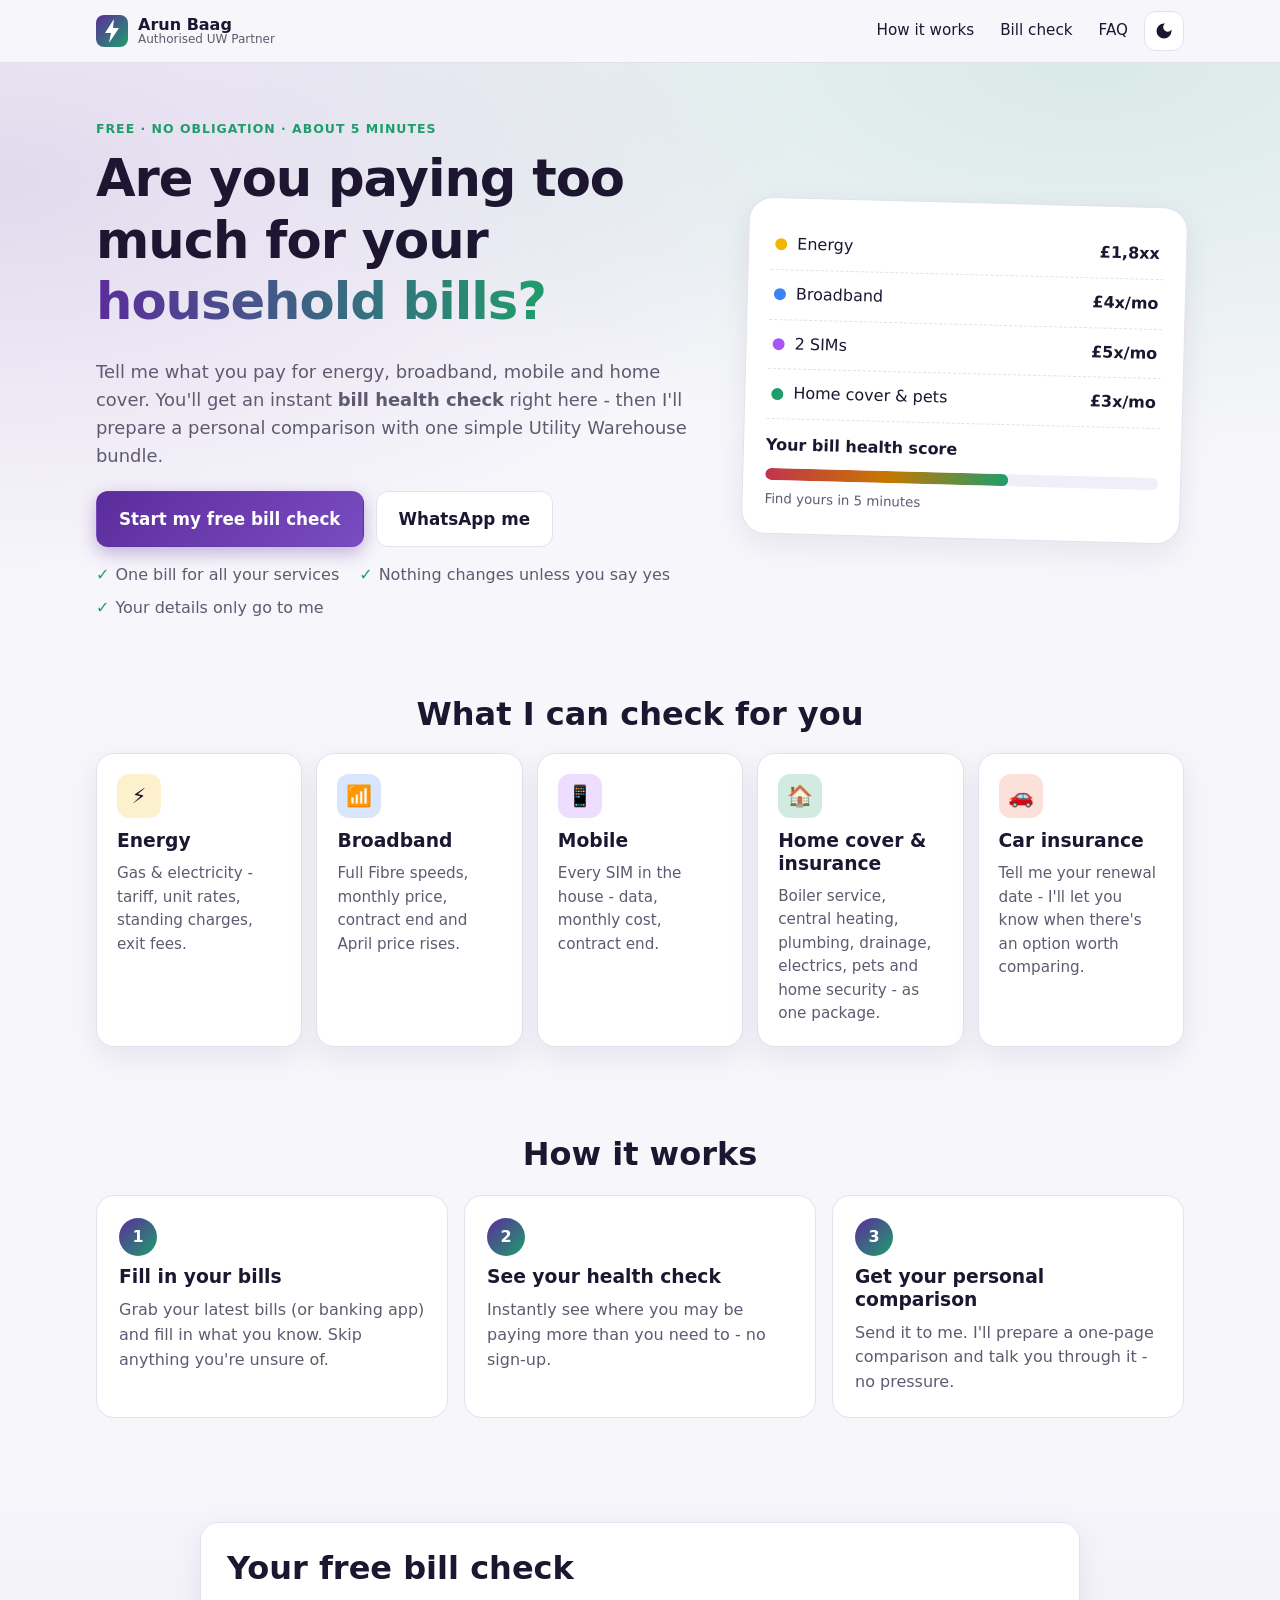
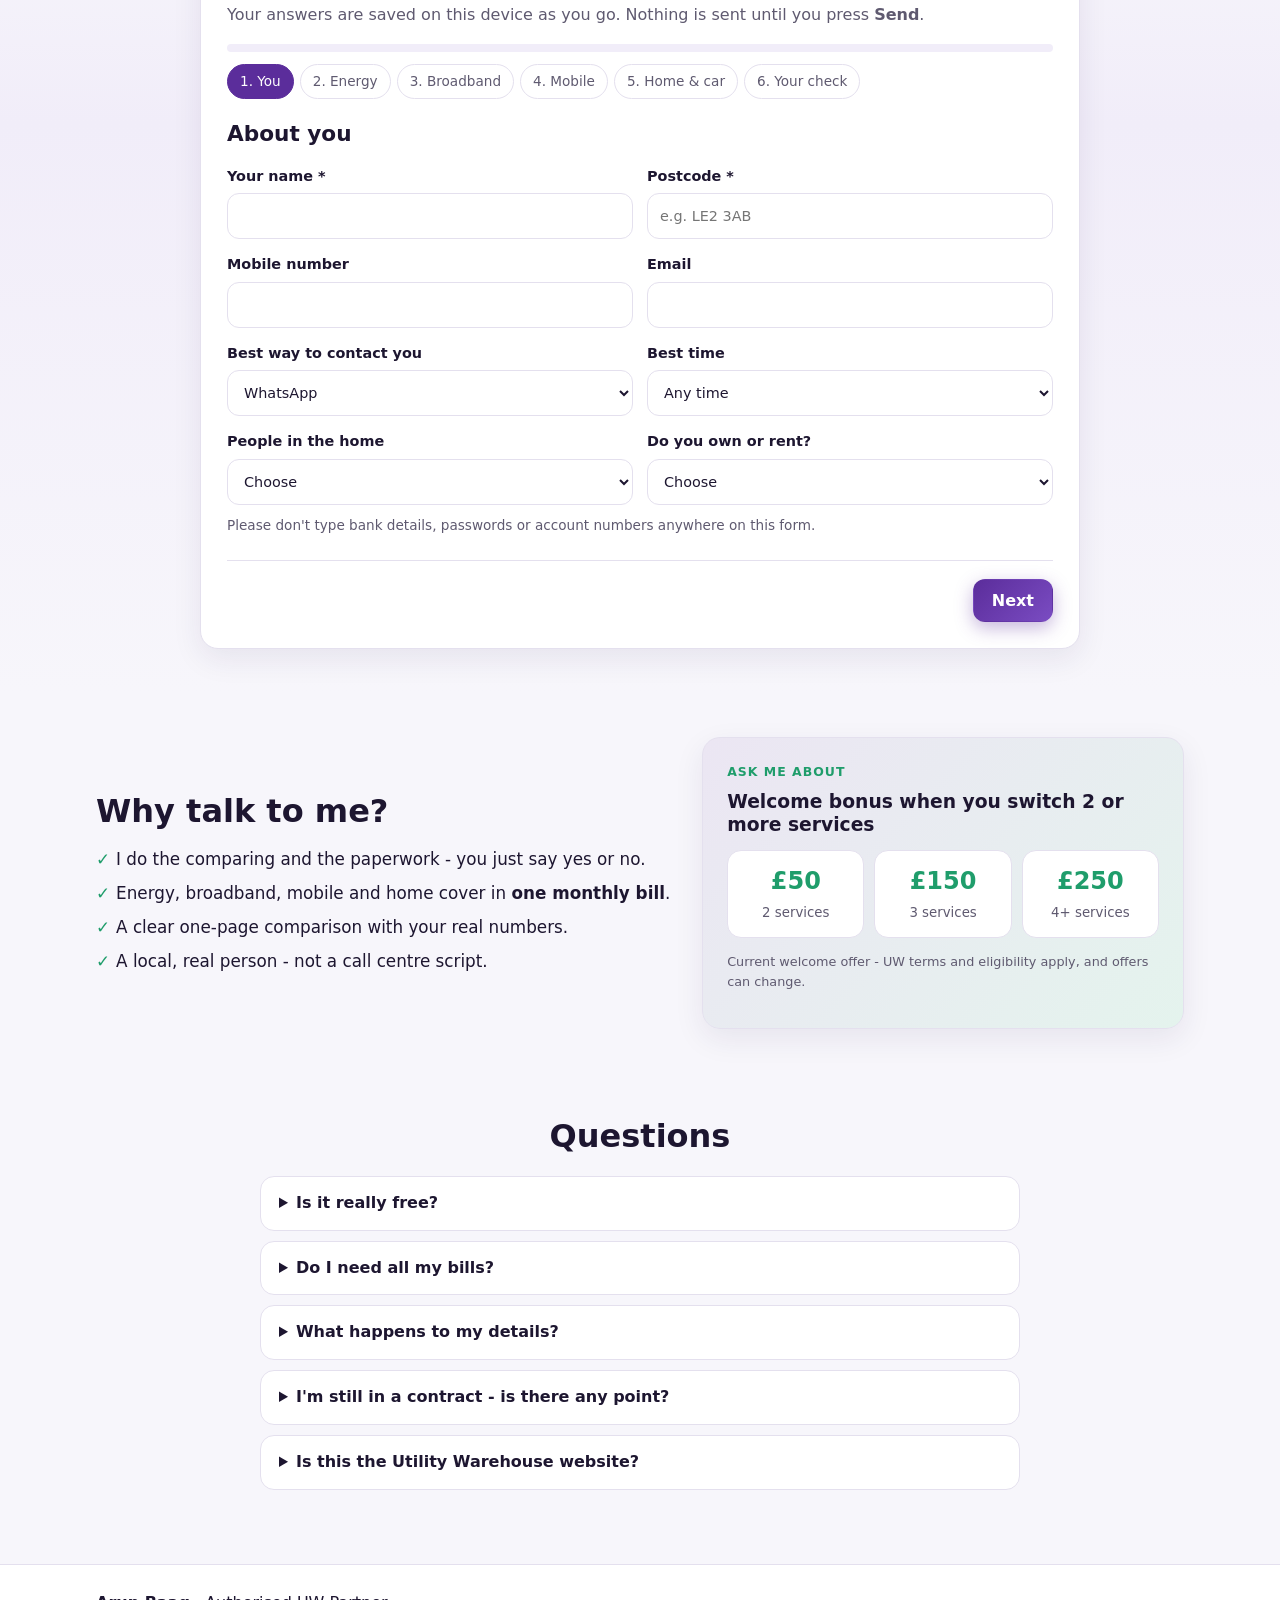
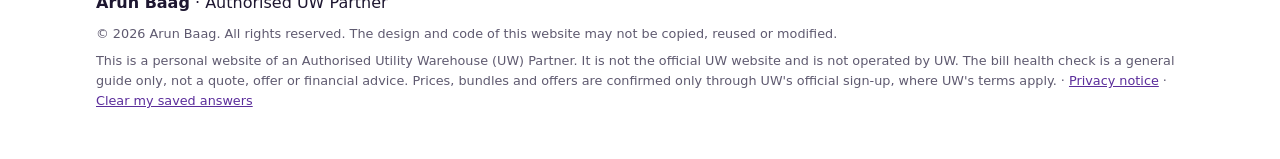
==== commit 306bdf08: "Protect code: copyright licence, scrambled scripts" ====
--- a/index.html
+++ b/index.html
@@ -248,6 +248,7 @@
 <footer class="footer">
   <div class="wrap">
     <p><b data-cfg="partnerName">Your UW Partner</b> · <span data-cfg="partnerTitle">Authorised UW Partner</span><span id="pid"></span><span id="areaTxt"></span></p>
+    <p class="tiny">© 2026 Arun Baag. All rights reserved. The design and code of this website may not be copied, reused or modified.</p>
     <p class="tiny">This is a personal website of an Authorised Utility Warehouse (UW) Partner. It is not the official UW website and is not operated by UW.
       The bill health check is a general guide only, not a quote, offer or financial advice. Prices, bundles and offers are confirmed only through UW's official sign-up, where UW's terms apply.
       · <a href="privacy.html">Privacy notice</a> · <a href="#" id="clearData">Clear my saved answers</a></p>
--- a/assets/style.css
+++ b/assets/style.css
@@ -1,178 +1,2 @@
-/* Personal bill-check site - light/dark, mobile first */
-:root{
-  --bg:#f7f6fb; --bg2:#ffffff; --card:#ffffff; --soft:#f1edf9; --ink:#1d1630; --muted:#5f5a70; --line:#e4e0ee;
-  --p:#5B2D9B; --p2:#7a4cc2; --g:#1F9D6B; --warn:#c77700; --bad:#c2334d; --good:#1F9D6B;
-  --shadow:0 10px 30px rgba(40,20,80,.08); --r:18px;
-  --e:#f4b400; --b:#3b82f6; --m:#a855f7; --i:#1F9D6B; --c:#ef6c4a;
-  color-scheme:light;
-}
-@media (prefers-color-scheme:dark){
-  :root:not([data-theme="light"]){
-    --bg:#0f0c18; --bg2:#151122; --card:#1a1528; --soft:#221b35; --ink:#eeeaf7; --muted:#a8a1bd; --line:#2e2645;
-    --p:#a47cf0; --p2:#c3a6ff; --g:#3cc98e; --shadow:0 10px 30px rgba(0,0,0,.35); color-scheme:dark;
-  }
-}
-:root[data-theme="dark"]{
-  --bg:#0f0c18; --bg2:#151122; --card:#1a1528; --soft:#221b35; --ink:#eeeaf7; --muted:#a8a1bd; --line:#2e2645;
-  --p:#a47cf0; --p2:#c3a6ff; --g:#3cc98e; --shadow:0 10px 30px rgba(0,0,0,.35); color-scheme:dark;
-}
-*{box-sizing:border-box}
-[hidden]{display:none!important}
-html{scroll-behavior:smooth;scroll-padding-top:72px}
-body{margin:0;background:var(--bg);color:var(--ink);font:16px/1.55 system-ui,-apple-system,"Segoe UI",Roboto,Arial,sans-serif;-webkit-font-smoothing:antialiased}
-a{color:var(--p)}
-img{max-width:100%}
-.wrap{max-width:1120px;margin:0 auto;padding:0 16px}
-.skip{position:absolute;left:-999px}.skip:focus{left:16px;top:8px;z-index:99;background:var(--card);padding:8px 12px;border-radius:8px}
-.muted{color:var(--muted)} .center{text-align:center} .tiny{font-size:.8rem;color:var(--muted)} .mt{margin-top:14px}
-h1,h2,h3,h4{line-height:1.2;margin:0 0 .5em}
-h1{font-size:clamp(2rem,5vw,3.2rem);letter-spacing:-.02em}
-h2{font-size:clamp(1.5rem,3vw,2rem)}
-h4{margin:22px 0 10px;font-size:1.05rem}
-.grad{background:linear-gradient(90deg,var(--p),var(--g));-webkit-background-clip:text;background-clip:text;color:transparent}
-.eyebrow{text-transform:uppercase;letter-spacing:.08em;font-size:.78rem;font-weight:700;color:var(--g);margin:0 0 10px}
-.lead{font-size:1.12rem;color:var(--muted);max-width:40em}
-
-/* top bar */
-.topbar{position:sticky;top:0;z-index:20;background:color-mix(in srgb,var(--bg) 85%,transparent);backdrop-filter:blur(10px);border-bottom:1px solid var(--line)}
-.topbar-in{display:flex;align-items:center;justify-content:space-between;height:62px;gap:12px}
-.brand{display:flex;gap:10px;align-items:center;text-decoration:none;color:var(--ink)}
-.brand span{display:flex;flex-direction:column;line-height:1.1}.brand small{color:var(--muted);font-size:.75rem}
-.nav{display:flex;align-items:center;gap:6px}
-.nav a{text-decoration:none;color:var(--ink);padding:8px 10px;border-radius:10px;font-size:.95rem}
-.nav a:hover{background:var(--soft)}
-@media (max-width:640px){.nav a{display:none}}
-.icon-btn{border:1px solid var(--line);background:var(--card);color:var(--ink);width:40px;height:40px;border-radius:12px;display:grid;place-items:center;cursor:pointer}
-
-/* buttons */
-.btn{display:inline-flex;align-items:center;justify-content:center;gap:8px;border-radius:12px;padding:11px 18px;font-weight:650;font-size:1rem;border:1px solid transparent;cursor:pointer;text-decoration:none;transition:transform .08s,box-shadow .2s,background .2s;font-family:inherit}
-.btn:active{transform:translateY(1px)}
-.btn-primary{background:linear-gradient(135deg,var(--p),var(--p2));color:#fff;box-shadow:0 6px 18px color-mix(in srgb,var(--p) 35%,transparent)}
-.btn-primary:hover{box-shadow:0 8px 24px color-mix(in srgb,var(--p) 50%,transparent)}
-.btn-ghost{background:var(--card);color:var(--ink);border-color:var(--line)}
-.btn-ghost:hover{border-color:var(--p)}
-.btn-whatsapp{background:#25D366;color:#073b1f}
-.btn-lg{padding:14px 22px;font-size:1.05rem}
-.btn[disabled],.btn-disabled{opacity:.55;cursor:not-allowed}
-:focus-visible{outline:3px solid color-mix(in srgb,var(--p) 55%,transparent);outline-offset:2px}
-
-/* hero */
-.hero{padding:56px 0 30px;background:radial-gradient(900px 400px at 85% 0%,color-mix(in srgb,var(--g) 14%,transparent),transparent),radial-gradient(800px 400px at 0% 20%,color-mix(in srgb,var(--p) 14%,transparent),transparent)}
-.hero-in{display:grid;grid-template-columns:1.25fr .9fr;gap:40px;align-items:center}
-@media (max-width:860px){.hero-in{grid-template-columns:1fr}.hero-card{display:none}}
-.cta-row{display:flex;flex-wrap:wrap;gap:12px;margin:22px 0 16px}
-.ticks{list-style:none;padding:0;margin:0;display:flex;flex-wrap:wrap;gap:8px 20px;color:var(--muted)}
-.ticks li::before{content:"✓";color:var(--g);font-weight:800;margin-right:6px}
-.ticks.big{flex-direction:column;font-size:1.05rem;color:var(--ink)}
-.hero-card{background:var(--card);border:1px solid var(--line);border-radius:24px;padding:22px;box-shadow:var(--shadow);transform:rotate(1.5deg)}
-.hc-row{display:flex;align-items:center;gap:10px;padding:12px 4px;border-bottom:1px dashed var(--line)}
-.hc-row b{margin-left:auto}
-.dot{width:12px;height:12px;border-radius:50%}.dot.e{background:var(--e)}.dot.b{background:var(--b)}.dot.m{background:var(--m)}.dot.i{background:var(--i)}
-.hc-total{padding-top:14px;font-weight:650}
-.hc-total small{color:var(--muted);font-weight:400}
-.gauge{height:12px;border-radius:99px;background:var(--soft);margin:10px 0 6px;overflow:hidden}
-.gauge span{display:block;height:100%;background:linear-gradient(90deg,var(--bad),var(--warn),var(--good));border-radius:99px}
-
-/* sections & cards */
-.section{padding:44px 16px}
-.card{background:var(--card);border:1px solid var(--line);border-radius:var(--r);box-shadow:var(--shadow)}
-.card.soft{background:var(--soft);box-shadow:none}
-.cards5{display:grid;grid-template-columns:repeat(5,1fr);gap:14px;margin-top:20px}
-@media (max-width:980px){.cards5{grid-template-columns:repeat(2,1fr)}}
-@media (max-width:520px){.cards5{grid-template-columns:1fr}}
-.svc{padding:20px}.svc p{color:var(--muted);margin:0;font-size:.95rem}
-.ic{width:44px;height:44px;border-radius:12px;display:grid;place-items:center;font-size:1.3rem;margin-bottom:12px}
-.ic.e{background:color-mix(in srgb,var(--e) 20%,transparent)}.ic.b{background:color-mix(in srgb,var(--b) 20%,transparent)}
-.ic.m{background:color-mix(in srgb,var(--m) 20%,transparent)}.ic.i{background:color-mix(in srgb,var(--i) 20%,transparent)}.ic.c{background:color-mix(in srgb,var(--c) 20%,transparent)}
-.steps3{list-style:none;padding:0;display:grid;grid-template-columns:repeat(3,1fr);gap:16px;margin-top:22px}
-@media (max-width:760px){.steps3{grid-template-columns:1fr}}
-.steps3 li{background:var(--card);border:1px solid var(--line);border-radius:var(--r);padding:22px}
-.steps3 span{display:grid;place-items:center;width:38px;height:38px;border-radius:50%;background:linear-gradient(135deg,var(--p),var(--g));color:#fff;font-weight:800;margin-bottom:10px}
-.steps3 p{color:var(--muted);margin:0}
-
-/* bill check */
-.check-wrap{background:linear-gradient(180deg,transparent,var(--soft) 30%,transparent)}
-.check{padding:26px;max-width:880px;margin:0 auto}
-@media (max-width:520px){.check{padding:18px 14px}}
-.progress{height:8px;background:var(--soft);border-radius:99px;overflow:hidden;margin:16px 0 12px}
-.bar{height:100%;width:0;background:linear-gradient(90deg,var(--p),var(--g));transition:width .35s}
-.stepper{list-style:none;padding:0;margin:0 0 8px;display:flex;gap:6px;flex-wrap:wrap}
-.stepper button{border:1px solid var(--line);background:var(--card);color:var(--muted);border-radius:99px;padding:6px 12px;font:inherit;font-size:.85rem;cursor:pointer}
-.stepper button.done{color:var(--g);border-color:color-mix(in srgb,var(--g) 50%,transparent)}
-.stepper button.on{background:var(--p);color:#fff;border-color:var(--p)}
-fieldset.step{border:0;padding:0;margin:18px 0 0;min-width:0}
-fieldset.step[hidden]{display:none}
-legend{font-size:1.35rem;font-weight:750;margin-bottom:14px;padding:0}
-.opt{font-size:.8rem;font-weight:500;color:var(--muted);margin-left:6px}
-.grid2{display:grid;grid-template-columns:1fr 1fr;gap:14px}
-.grid4{display:grid;grid-template-columns:repeat(3,1fr);gap:12px;margin-top:12px}
-@media (max-width:600px){.grid2,.grid4{grid-template-columns:1fr}}
-label{display:flex;flex-direction:column;gap:6px;font-size:.9rem;font-weight:600}
-label.block{margin-top:18px}
-input,select,textarea{font:inherit;font-weight:400;color:var(--ink);background:var(--bg2);border:1px solid var(--line);border-radius:12px;padding:11px 12px;width:100%;min-height:46px}
-textarea{resize:vertical}
-input:focus,select:focus,textarea:focus{outline:none;border-color:var(--p);box-shadow:0 0 0 3px color-mix(in srgb,var(--p) 20%,transparent)}
-input.err{border-color:var(--bad);box-shadow:0 0 0 3px color-mix(in srgb,var(--bad) 18%,transparent)}
-.hint{font-size:.85rem;color:var(--muted);margin:10px 0 0}
-details.more{margin-top:16px;border:1px dashed var(--line);border-radius:14px;padding:12px 14px}
-details.more summary{cursor:pointer;font-weight:650;color:var(--p)}
-.chips{display:flex;flex-wrap:wrap;gap:8px;margin-top:12px}
-.chip{flex-direction:row;align-items:center;gap:8px;border:1px solid var(--line);border-radius:99px;padding:8px 14px;background:var(--bg2);cursor:pointer;font-weight:500}
-.chip input{width:auto;min-height:0;accent-color:var(--p)}
-.chip:has(input:checked){border-color:var(--p);background:color-mix(in srgb,var(--p) 12%,transparent)}
-.row-item{display:grid;grid-template-columns:1.1fr 1fr .8fr .8fr auto;gap:10px;align-items:end;padding:12px;border:1px solid var(--line);border-radius:14px;margin-bottom:10px;background:var(--bg2)}
-.row-item.pet{grid-template-columns:1fr 1fr 1fr auto}
-@media (max-width:700px){.row-item,.row-item.pet{grid-template-columns:1fr 1fr}}
-.rm{border:0;background:none;color:var(--bad);font-size:1.3rem;cursor:pointer;height:46px;padding:0 8px}
-.nav-row{display:flex;align-items:center;justify-content:space-between;gap:10px;margin-top:24px;padding-top:18px;border-top:1px solid var(--line)}
-.saved{font-size:.85rem;color:var(--g)}
-.hp{position:absolute;left:-5000px;height:0;overflow:hidden}
-
-/* results */
-.score{display:flex;gap:18px;align-items:center;padding:18px;border-radius:var(--r);background:var(--soft);margin-bottom:16px}
-.ring{--v:50;--col:var(--warn);width:96px;height:96px;flex:none;border-radius:50%;display:grid;place-items:center;background:conic-gradient(var(--col) calc(var(--v)*1%),var(--line) 0)}
-.ring b{width:76px;height:76px;border-radius:50%;background:var(--soft);display:grid;place-items:center;font-size:1.6rem}
-.score h3{margin:0 0 4px}
-.score p{margin:0;color:var(--muted)}
-.kpis{display:grid;grid-template-columns:repeat(3,1fr);gap:10px;margin-bottom:16px}
-@media (max-width:600px){.kpis{grid-template-columns:1fr}}
-.kpi{border:1px solid var(--line);border-radius:14px;padding:12px 14px;background:var(--bg2)}
-.kpi small{color:var(--muted);display:block}.kpi b{font-size:1.35rem}
-.res{border:1px solid var(--line);border-left:5px solid var(--line);border-radius:14px;padding:14px 16px;margin-bottom:10px;background:var(--bg2)}
-.res.bad{border-left-color:var(--bad)}.res.warn{border-left-color:var(--warn)}.res.good{border-left-color:var(--good)}.res.info{border-left-color:var(--b)}
-.res h4{margin:0 0 6px;display:flex;align-items:center;gap:8px}
-.res ul{margin:0;padding-left:18px}
-.res li{margin:3px 0}
-.tag{font-size:.72rem;font-weight:700;padding:3px 8px;border-radius:99px;margin-left:auto;white-space:nowrap}
-.tag.bad{background:color-mix(in srgb,var(--bad) 15%,transparent);color:var(--bad)}
-.tag.warn{background:color-mix(in srgb,var(--warn) 18%,transparent);color:var(--warn)}
-.tag.good{background:color-mix(in srgb,var(--good) 15%,transparent);color:var(--good)}
-.tag.info{background:color-mix(in srgb,var(--b) 15%,transparent);color:var(--b)}
-.consent{padding:16px;margin-top:18px}
-.check-line{flex-direction:row;align-items:flex-start;gap:10px;font-weight:500}
-.check-line input{width:20px;height:20px;min-height:0;margin-top:2px;flex:none;accent-color:var(--p)}
-.send-row{display:flex;flex-wrap:wrap;gap:10px;margin-top:14px}
-.ok{padding:14px;border-radius:14px;background:color-mix(in srgb,var(--good) 14%,transparent);color:var(--ink);margin-top:12px}
-.fail{padding:14px;border-radius:14px;background:color-mix(in srgb,var(--bad) 12%,transparent);margin-top:12px}
-
-/* why & faq */
-.why{display:grid;grid-template-columns:1.2fr 1fr;gap:28px;align-items:center}
-@media (max-width:760px){.why{grid-template-columns:1fr}}
-.bonus{padding:24px;background:linear-gradient(135deg,color-mix(in srgb,var(--p) 12%,var(--card)),color-mix(in srgb,var(--g) 12%,var(--card)))}
-.tiers{display:grid;grid-template-columns:repeat(3,1fr);gap:10px;margin:14px 0}
-.tiers div{background:var(--card);border:1px solid var(--line);border-radius:14px;padding:12px;text-align:center}
-.tiers b{display:block;font-size:1.5rem;color:var(--g)}
-.tiers small{color:var(--muted)}
-.faq{max-width:760px;margin:20px auto 0}
-.faq details{background:var(--card);border:1px solid var(--line);border-radius:14px;padding:14px 18px;margin-bottom:10px}
-.faq summary{cursor:pointer;font-weight:650}
-.faq p{color:var(--muted);margin:10px 0 0}
-.footer{border-top:1px solid var(--line);padding:26px 0 40px;margin-top:20px;background:var(--bg2)}
-.footer p{margin:0 0 8px}
-
-/* privacy page */
-.doc{max-width:780px;margin:30px auto;padding:28px}
-.doc h2{font-size:1.25rem;margin-top:24px}
-
-@media (prefers-reduced-motion:reduce){*{transition:none!important;scroll-behavior:auto!important}}
-@media print{.topbar,.nav-row,.consent,.hero,.footer,#how,#faq,.why,.cards5{display:none!important}}
+/*! (c) 2026 Arun Baag. All rights reserved. Not licensed for copying, reuse or modification. */
+:root{--bg:#f7f6fb;--bg2:#ffffff;--card:#ffffff;--soft:#f1edf9;--ink:#1d1630;--muted:#5f5a70;--line:#e4e0ee;--p:#5B2D9B;--p2:#7a4cc2;--g:#1F9D6B;--warn:#c77700;--bad:#c2334d;--good:#1F9D6B;--shadow:0 10px 30px rgba(40,20,80,.08);--r:18px;--e:#f4b400;--b:#3b82f6;--m:#a855f7;--i:#1F9D6B;--c:#ef6c4a;color-scheme:light}@media (prefers-color-scheme:dark){:root:not([data-theme=light]){--bg:#0f0c18;--bg2:#151122;--card:#1a1528;--soft:#221b35;--ink:#eeeaf7;--muted:#a8a1bd;--line:#2e2645;--p:#a47cf0;--p2:#c3a6ff;--g:#3cc98e;--shadow:0 10px 30px rgba(0,0,0,.35);color-scheme:dark}}:root[data-theme=dark]{--bg:#0f0c18;--bg2:#151122;--card:#1a1528;--soft:#221b35;--ink:#eeeaf7;--muted:#a8a1bd;--line:#2e2645;--p:#a47cf0;--p2:#c3a6ff;--g:#3cc98e;--shadow:0 10px 30px rgba(0,0,0,.35);color-scheme:dark}*{box-sizing:border-box}[hidden]{display:none!important}html{scroll-behavior:smooth;scroll-padding-top:72px}body{margin:0;background:var(--bg);color:var(--ink);font:16px/1.55 system-ui,-apple-system,"Segoe UI",Roboto,Arial,sans-serif;-webkit-font-smoothing:antialiased}a{color:var(--p)}img{max-width:100%}.wrap{max-width:1120px;margin:0 auto;padding:0 16px}.skip{position:absolute;left:-999px}.skip:focus{left:16px;top:8px;z-index:99;background:var(--card);padding:8px 12px;border-radius:8px}.muted{color:var(--muted)}.center{text-align:center}.tiny{font-size:.8rem;color:var(--muted)}.mt{margin-top:14px}h1,h2,h3,h4{line-height:1.2;margin:0 0 .5em}h1{font-size:clamp(2rem,5vw,3.2rem);letter-spacing:-.02em}h2{font-size:clamp(1.5rem,3vw,2rem)}h4{margin:22px 0 10px;font-size:1.05rem}.grad{background:linear-gradient(90deg,var(--p),var(--g));-webkit-background-clip:text;background-clip:text;color:transparent}.eyebrow{text-transform:uppercase;letter-spacing:.08em;font-size:.78rem;font-weight:700;color:var(--g);margin:0 0 10px}.lead{font-size:1.12rem;color:var(--muted);max-width:40em}.topbar{position:sticky;top:0;z-index:20;background:color-mix(in srgb,var(--bg) 85%,transparent);backdrop-filter:blur(10px);border-bottom:1px solid var(--line)}.topbar-in{display:flex;align-items:center;justify-content:space-between;height:62px;gap:12px}.brand{display:flex;gap:10px;align-items:center;text-decoration:none;color:var(--ink)}.brand span{display:flex;flex-direction:column;line-height:1.1}.brand small{color:var(--muted);font-size:.75rem}.nav{display:flex;align-items:center;gap:6px}.nav a{text-decoration:none;color:var(--ink);padding:8px 10px;border-radius:10px;font-size:.95rem}.nav a:hover{background:var(--soft)}@media (max-width:640px){.nav a{display:none}}.icon-btn{border:1px solid var(--line);background:var(--card);color:var(--ink);width:40px;height:40px;border-radius:12px;display:grid;place-items:center;cursor:pointer}.btn{display:inline-flex;align-items:center;justify-content:center;gap:8px;border-radius:12px;padding:11px 18px;font-weight:650;font-size:1rem;border:1px solid transparent;cursor:pointer;text-decoration:none;transition:transform .08s,box-shadow .2s,background .2s;font-family:inherit}.btn:active{transform:translateY(1px)}.btn-primary{background:linear-gradient(135deg,var(--p),var(--p2));color:#fff;box-shadow:0 6px 18px color-mix(in srgb,var(--p) 35%,transparent)}.btn-primary:hover{box-shadow:0 8px 24px color-mix(in srgb,var(--p) 50%,transparent)}.btn-ghost{background:var(--card);color:var(--ink);border-color:var(--line)}.btn-ghost:hover{border-color:var(--p)}.btn-whatsapp{background:#25d366;color:#073b1f}.btn-lg{padding:14px 22px;font-size:1.05rem}.btn-disabled,.btn[disabled]{opacity:.55;cursor:not-allowed}:focus-visible{outline:3px solid color-mix(in srgb,var(--p) 55%,transparent);outline-offset:2px}.hero{padding:56px 0 30px;background:radial-gradient(900px 400px at 85% 0,color-mix(in srgb,var(--g) 14%,transparent),transparent),radial-gradient(800px 400px at 0 20%,color-mix(in srgb,var(--p) 14%,transparent),transparent)}.hero-in{display:grid;grid-template-columns:1.25fr .9fr;gap:40px;align-items:center}@media (max-width:860px){.hero-in{grid-template-columns:1fr}.hero-card{display:none}}.cta-row{display:flex;flex-wrap:wrap;gap:12px;margin:22px 0 16px}.ticks{list-style:none;padding:0;margin:0;display:flex;flex-wrap:wrap;gap:8px 20px;color:var(--muted)}.ticks li::before{content:"✓";color:var(--g);font-weight:800;margin-right:6px}.ticks.big{flex-direction:column;font-size:1.05rem;color:var(--ink)}.hero-card{background:var(--card);border:1px solid var(--line);border-radius:24px;padding:22px;box-shadow:var(--shadow);transform:rotate(1.5deg)}.hc-row{display:flex;align-items:center;gap:10px;padding:12px 4px;border-bottom:1px dashed var(--line)}.hc-row b{margin-left:auto}.dot{width:12px;height:12px;border-radius:50%}.dot.e{background:var(--e)}.dot.b{background:var(--b)}.dot.m{background:var(--m)}.dot.i{background:var(--i)}.hc-total{padding-top:14px;font-weight:650}.hc-total small{color:var(--muted);font-weight:400}.gauge{height:12px;border-radius:99px;background:var(--soft);margin:10px 0 6px;overflow:hidden}.gauge span{display:block;height:100%;background:linear-gradient(90deg,var(--bad),var(--warn),var(--good));border-radius:99px}.section{padding:44px 16px}.card{background:var(--card);border:1px solid var(--line);border-radius:var(--r);box-shadow:var(--shadow)}.card.soft{background:var(--soft);box-shadow:none}.cards5{display:grid;grid-template-columns:repeat(5,1fr);gap:14px;margin-top:20px}@media (max-width:980px){.cards5{grid-template-columns:repeat(2,1fr)}}@media (max-width:520px){.cards5{grid-template-columns:1fr}}.svc{padding:20px}.svc p{color:var(--muted);margin:0;font-size:.95rem}.ic{width:44px;height:44px;border-radius:12px;display:grid;place-items:center;font-size:1.3rem;margin-bottom:12px}.ic.e{background:color-mix(in srgb,var(--e) 20%,transparent)}.ic.b{background:color-mix(in srgb,var(--b) 20%,transparent)}.ic.m{background:color-mix(in srgb,var(--m) 20%,transparent)}.ic.i{background:color-mix(in srgb,var(--i) 20%,transparent)}.ic.c{background:color-mix(in srgb,var(--c) 20%,transparent)}.steps3{list-style:none;padding:0;display:grid;grid-template-columns:repeat(3,1fr);gap:16px;margin-top:22px}@media (max-width:760px){.steps3{grid-template-columns:1fr}}.steps3 li{background:var(--card);border:1px solid var(--line);border-radius:var(--r);padding:22px}.steps3 span{display:grid;place-items:center;width:38px;height:38px;border-radius:50%;background:linear-gradient(135deg,var(--p),var(--g));color:#fff;font-weight:800;margin-bottom:10px}.steps3 p{color:var(--muted);margin:0}.check-wrap{background:linear-gradient(180deg,transparent,var(--soft) 30%,transparent)}.check{padding:26px;max-width:880px;margin:0 auto}@media (max-width:520px){.check{padding:18px 14px}}.progress{height:8px;background:var(--soft);border-radius:99px;overflow:hidden;margin:16px 0 12px}.bar{height:100%;width:0;background:linear-gradient(90deg,var(--p),var(--g));transition:width .35s}.stepper{list-style:none;padding:0;margin:0 0 8px;display:flex;gap:6px;flex-wrap:wrap}.stepper button{border:1px solid var(--line);background:var(--card);color:var(--muted);border-radius:99px;padding:6px 12px;font:inherit;font-size:.85rem;cursor:pointer}.stepper button.done{color:var(--g);border-color:color-mix(in srgb,var(--g) 50%,transparent)}.stepper button.on{background:var(--p);color:#fff;border-color:var(--p)}fieldset.step{border:0;padding:0;margin:18px 0 0;min-width:0}fieldset.step[hidden]{display:none}legend{font-size:1.35rem;font-weight:750;margin-bottom:14px;padding:0}.opt{font-size:.8rem;font-weight:500;color:var(--muted);margin-left:6px}.grid2{display:grid;grid-template-columns:1fr 1fr;gap:14px}.grid4{display:grid;grid-template-columns:repeat(3,1fr);gap:12px;margin-top:12px}@media (max-width:600px){.grid2,.grid4{grid-template-columns:1fr}}label{display:flex;flex-direction:column;gap:6px;font-size:.9rem;font-weight:600}label.block{margin-top:18px}input,select,textarea{font:inherit;font-weight:400;color:var(--ink);background:var(--bg2);border:1px solid var(--line);border-radius:12px;padding:11px 12px;width:100%;min-height:46px}textarea{resize:vertical}input:focus,select:focus,textarea:focus{outline:0;border-color:var(--p);box-shadow:0 0 0 3px color-mix(in srgb,var(--p) 20%,transparent)}input.err{border-color:var(--bad);box-shadow:0 0 0 3px color-mix(in srgb,var(--bad) 18%,transparent)}.hint{font-size:.85rem;color:var(--muted);margin:10px 0 0}details.more{margin-top:16px;border:1px dashed var(--line);border-radius:14px;padding:12px 14px}details.more summary{cursor:pointer;font-weight:650;color:var(--p)}.chips{display:flex;flex-wrap:wrap;gap:8px;margin-top:12px}.chip{flex-direction:row;align-items:center;gap:8px;border:1px solid var(--line);border-radius:99px;padding:8px 14px;background:var(--bg2);cursor:pointer;font-weight:500}.chip input{width:auto;min-height:0;accent-color:var(--p)}.chip:has(input:checked){border-color:var(--p);background:color-mix(in srgb,var(--p) 12%,transparent)}.row-item{display:grid;grid-template-columns:1.1fr 1fr .8fr .8fr auto;gap:10px;align-items:end;padding:12px;border:1px solid var(--line);border-radius:14px;margin-bottom:10px;background:var(--bg2)}.row-item.pet{grid-template-columns:1fr 1fr 1fr auto}@media (max-width:700px){.row-item,.row-item.pet{grid-template-columns:1fr 1fr}}.rm{border:0;background:0 0;color:var(--bad);font-size:1.3rem;cursor:pointer;height:46px;padding:0 8px}.nav-row{display:flex;align-items:center;justify-content:space-between;gap:10px;margin-top:24px;padding-top:18px;border-top:1px solid var(--line)}.saved{font-size:.85rem;color:var(--g)}.hp{position:absolute;left:-5000px;height:0;overflow:hidden}.score{display:flex;gap:18px;align-items:center;padding:18px;border-radius:var(--r);background:var(--soft);margin-bottom:16px}.ring{--v:50;--col:var(--warn);width:96px;height:96px;flex:none;border-radius:50%;display:grid;place-items:center;background:conic-gradient(var(--col) calc(var(--v)*1%),var(--line) 0)}.ring b{width:76px;height:76px;border-radius:50%;background:var(--soft);display:grid;place-items:center;font-size:1.6rem}.score h3{margin:0 0 4px}.score p{margin:0;color:var(--muted)}.kpis{display:grid;grid-template-columns:repeat(3,1fr);gap:10px;margin-bottom:16px}@media (max-width:600px){.kpis{grid-template-columns:1fr}}.kpi{border:1px solid var(--line);border-radius:14px;padding:12px 14px;background:var(--bg2)}.kpi small{color:var(--muted);display:block}.kpi b{font-size:1.35rem}.res{border:1px solid var(--line);border-left:5px solid var(--line);border-radius:14px;padding:14px 16px;margin-bottom:10px;background:var(--bg2)}.res.bad{border-left-color:var(--bad)}.res.warn{border-left-color:var(--warn)}.res.good{border-left-color:var(--good)}.res.info{border-left-color:var(--b)}.res h4{margin:0 0 6px;display:flex;align-items:center;gap:8px}.res ul{margin:0;padding-left:18px}.res li{margin:3px 0}.tag{font-size:.72rem;font-weight:700;padding:3px 8px;border-radius:99px;margin-left:auto;white-space:nowrap}.tag.bad{background:color-mix(in srgb,var(--bad) 15%,transparent);color:var(--bad)}.tag.warn{background:color-mix(in srgb,var(--warn) 18%,transparent);color:var(--warn)}.tag.good{background:color-mix(in srgb,var(--good) 15%,transparent);color:var(--good)}.tag.info{background:color-mix(in srgb,var(--b) 15%,transparent);color:var(--b)}.consent{padding:16px;margin-top:18px}.check-line{flex-direction:row;align-items:flex-start;gap:10px;font-weight:500}.check-line input{width:20px;height:20px;min-height:0;margin-top:2px;flex:none;accent-color:var(--p)}.send-row{display:flex;flex-wrap:wrap;gap:10px;margin-top:14px}.ok{padding:14px;border-radius:14px;background:color-mix(in srgb,var(--good) 14%,transparent);color:var(--ink);margin-top:12px}.fail{padding:14px;border-radius:14px;background:color-mix(in srgb,var(--bad) 12%,transparent);margin-top:12px}.why{display:grid;grid-template-columns:1.2fr 1fr;gap:28px;align-items:center}@media (max-width:760px){.why{grid-template-columns:1fr}}.bonus{padding:24px;background:linear-gradient(135deg,color-mix(in srgb,var(--p) 12%,var(--card)),color-mix(in srgb,var(--g) 12%,var(--card)))}.tiers{display:grid;grid-template-columns:repeat(3,1fr);gap:10px;margin:14px 0}.tiers div{background:var(--card);border:1px solid var(--line);border-radius:14px;padding:12px;text-align:center}.tiers b{display:block;font-size:1.5rem;color:var(--g)}.tiers small{color:var(--muted)}.faq{max-width:760px;margin:20px auto 0}.faq details{background:var(--card);border:1px solid var(--line);border-radius:14px;padding:14px 18px;margin-bottom:10px}.faq summary{cursor:pointer;font-weight:650}.faq p{color:var(--muted);margin:10px 0 0}.footer{border-top:1px solid var(--line);padding:26px 0 40px;margin-top:20px;background:var(--bg2)}.footer p{margin:0 0 8px}.doc{max-width:780px;margin:30px auto;padding:28px}.doc h2{font-size:1.25rem;margin-top:24px}@media (prefers-reduced-motion:reduce){*{transition:none!important;scroll-behavior:auto!important}}@media print{#faq,#how,.cards5,.consent,.footer,.hero,.nav-row,.topbar,.why{display:none!important}}
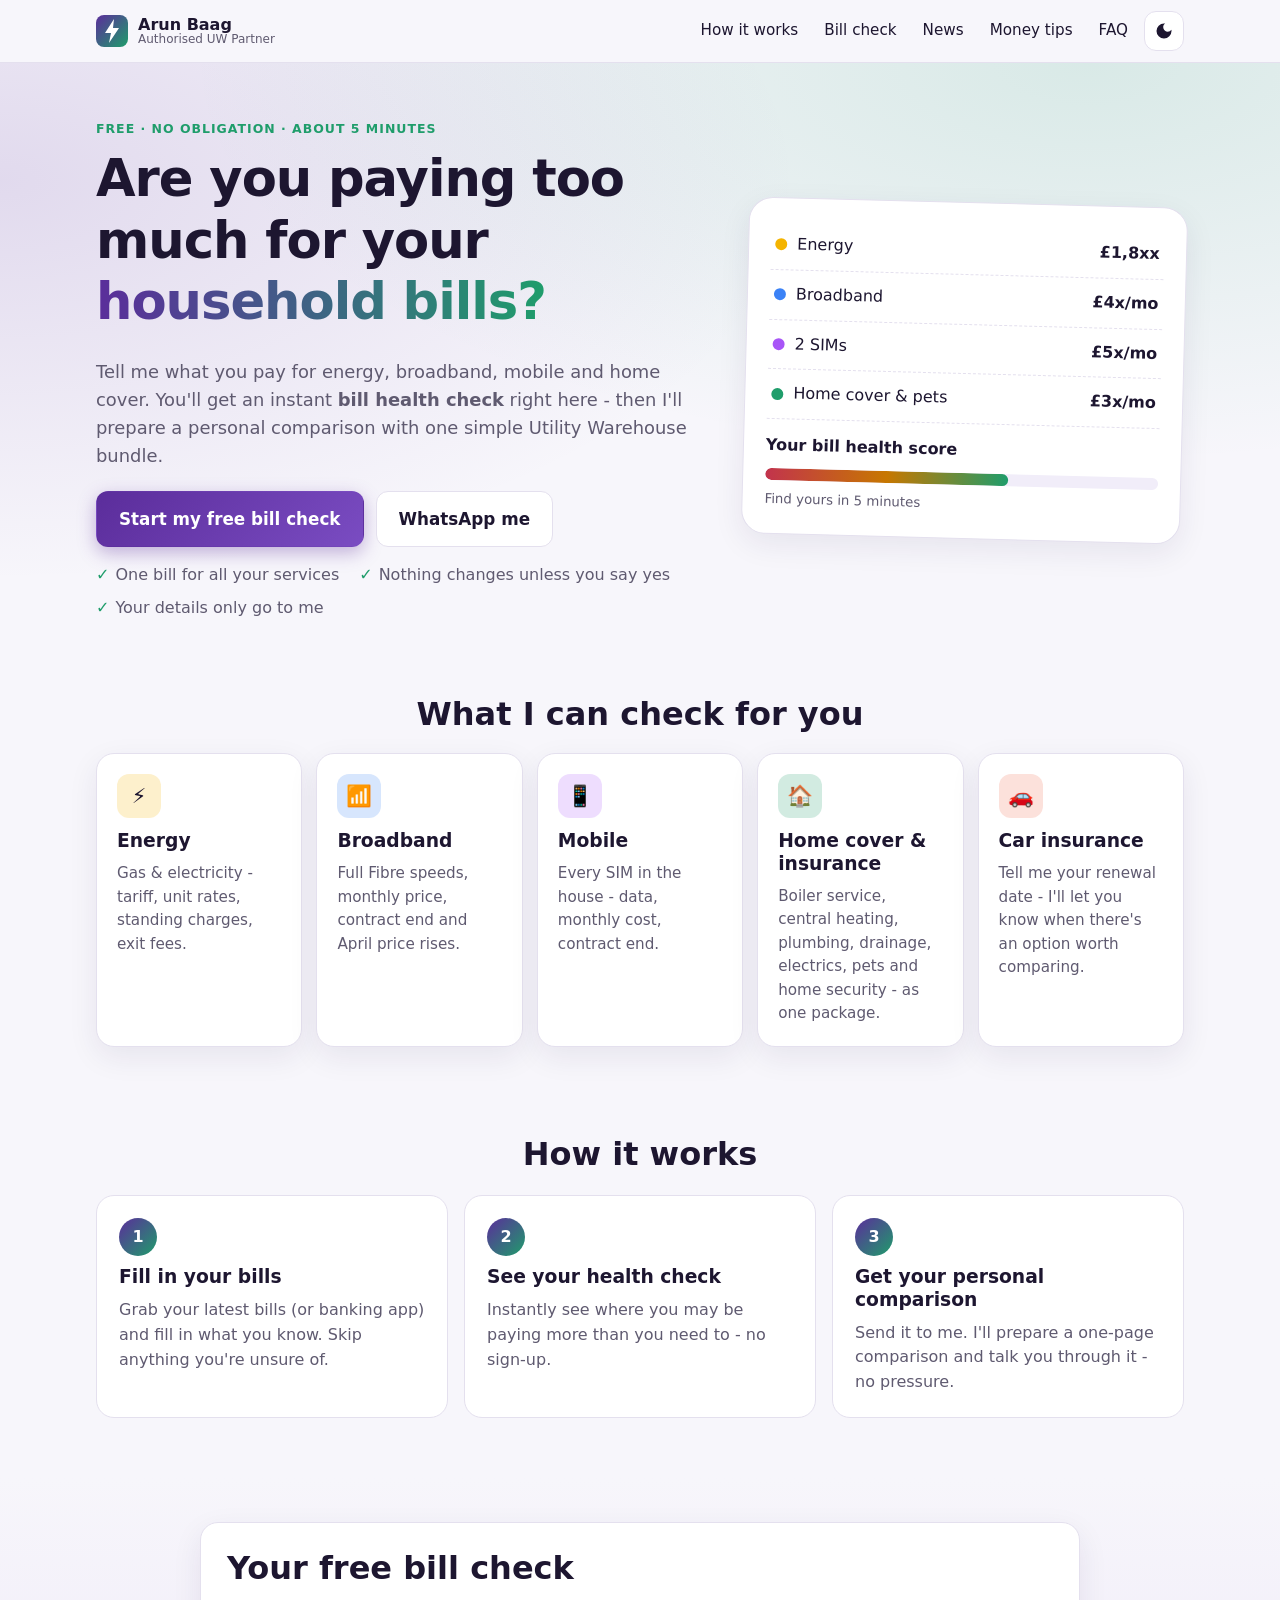
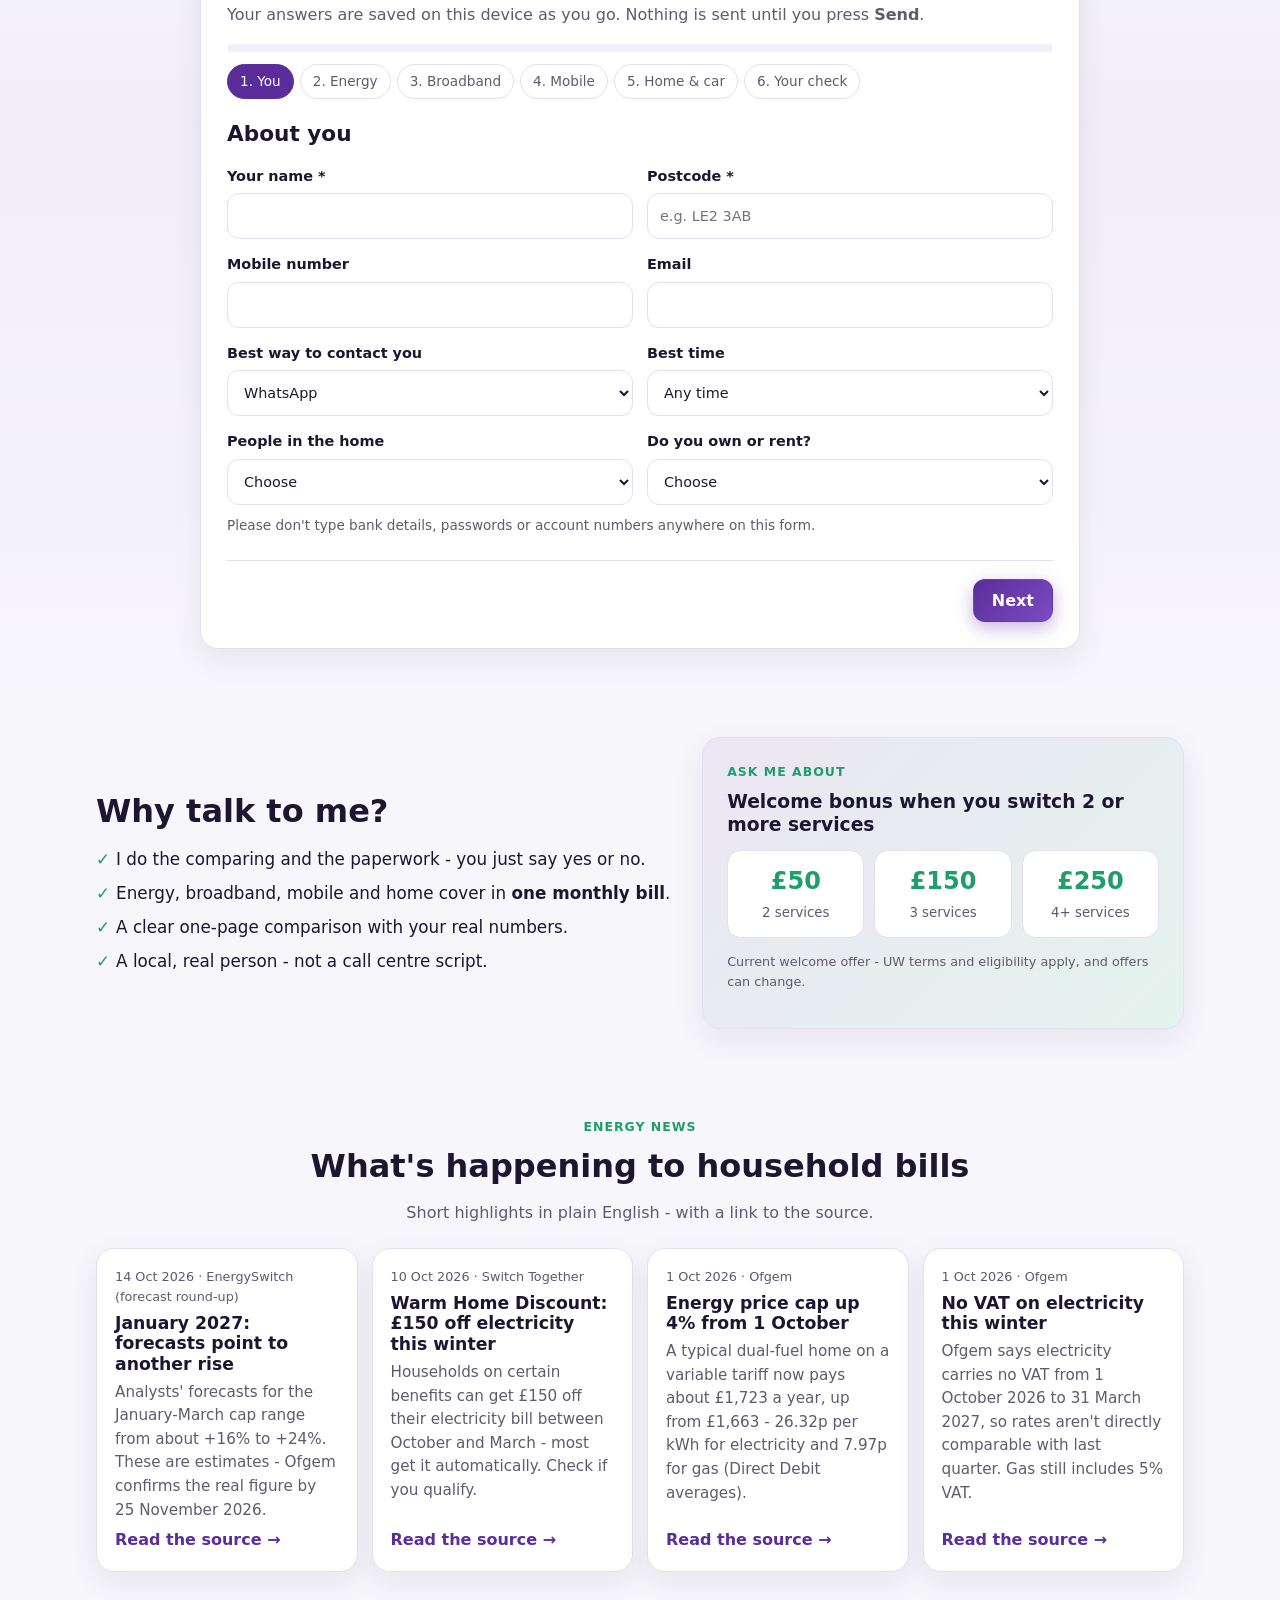
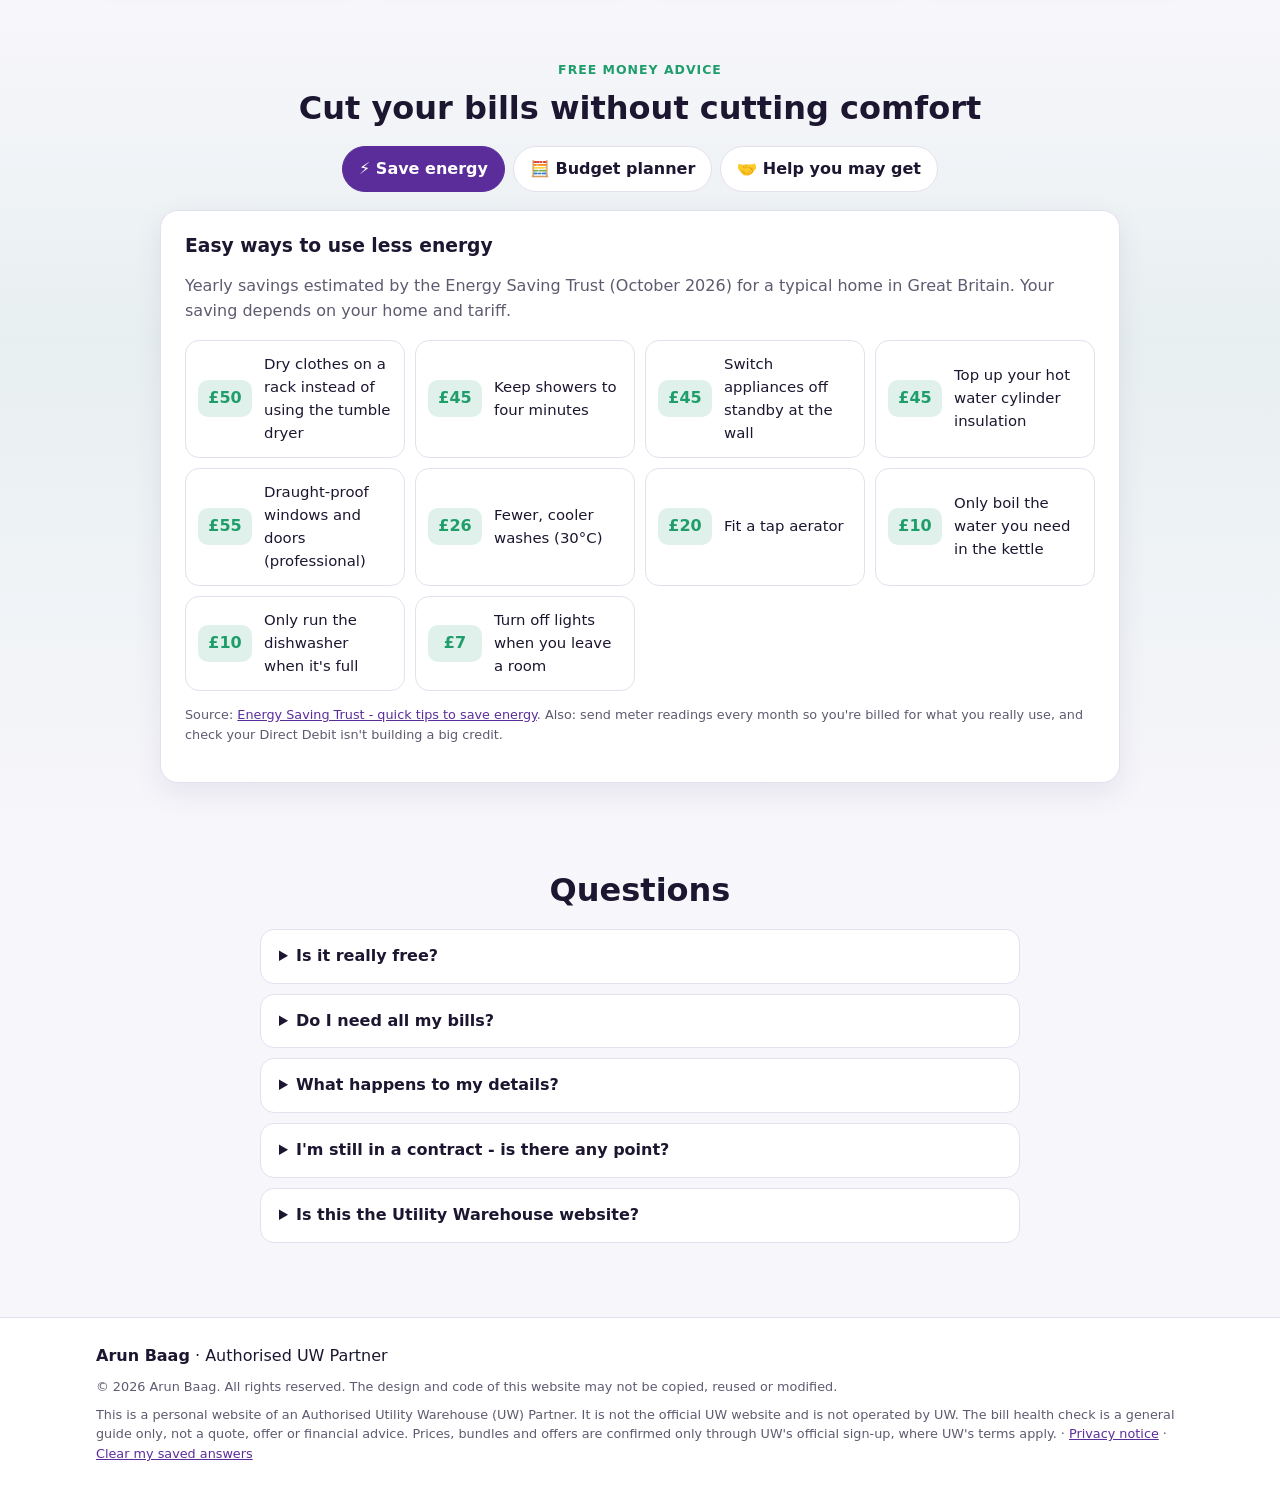
==== commit fcf037da: "News, money tips, budget planner, offer card, 30-day data rule" ====
--- a/index.html
+++ b/index.html
@@ -18,7 +18,7 @@
     <a class="brand" href="#top"><img src="assets/favicon.svg" alt="" width="32" height="32">
       <span><b data-cfg="partnerName">Your UW Partner</b><small data-cfg="partnerTitle">Authorised UW Partner</small></span></a>
     <nav class="nav">
-      <a href="#how">How it works</a><a href="#check">Bill check</a><a href="#faq">FAQ</a>
+      <a href="#how">How it works</a><a href="#check">Bill check</a><a href="#news" id="navNews" hidden>News</a><a href="#advice">Money tips</a><a href="#faq">FAQ</a>
       <button class="icon-btn" id="themeBtn" type="button" aria-label="Switch light / dark mode" title="Light / dark mode">
         <svg viewBox="0 0 24 24" width="20" height="20" aria-hidden="true"><path fill="currentColor" d="M12 3a9 9 0 1 0 9 9c0-.46-.04-.92-.1-1.36a5.4 5.4 0 0 1-4.4 2.26 5.4 5.4 0 0 1-3.14-9.8A9 9 0 0 0 12 3z"/></svg>
       </button>
@@ -114,6 +114,7 @@
               <label>Fixed deal end date<input name="energy.end" type="date"></label>
               <label>Exit fee per fuel (£)<input name="energy.exit_fee" type="number" min="0" step="1" inputmode="decimal"></label>
               <label>Monthly Direct Debit (£)<input name="energy.monthly" type="number" min="0" step="0.01" inputmode="decimal"></label>
+              <label>How old is the bill you're reading from?<select name="energy.bill_age"><option value="">Choose</option><option>This month / current prices</option><option>1-3 months old</option><option>Older than 3 months</option></select></label>
               <label>Smart meter?<select name="energy.smart"><option value="">Not sure</option><option>Yes</option><option>No</option></select></label>
             </div>
             <details class="more"><summary>I have my bill - add unit rates & usage (gives the best check)</summary>
@@ -135,10 +136,12 @@
             <div class="grid2">
               <label>Do you have broadband?<select name="broadband.has"><option>Yes</option><option>No</option></select></label>
               <label>Provider<input name="broadband.provider" list="isps" placeholder="e.g. BT"></label>
-              <label>Speed (Mb, if known)<input name="broadband.speed" type="number" min="0" step="1" inputmode="numeric" placeholder="e.g. 150"></label>
+              <label>Connection type<select name="broadband.tech"><option value="">Choose</option><option>Full fibre (to the home)</option><option>Part fibre (copper phone line)</option><option>Cable (Virgin Media)</option><option>Not sure</option></select></label>
+              <label>Speed (Mb)<input name="broadband.speed" type="number" min="0" step="1" inputmode="numeric" list="speeds" placeholder="e.g. 150"></label>
               <label>Monthly price (£)<input name="broadband.monthly" type="number" min="0" step="0.01" inputmode="decimal"></label>
               <label>Contract end date<input name="broadband.end" type="date"></label>
               <label>Exit fee if you left now (£)<input name="broadband.exit_fee" type="number" min="0" step="1" inputmode="decimal"></label>
+              <label>Is this an introductory / discounted price?<select name="broadband.intro"><option value="">Not sure</option><option>Yes</option><option>No</option></select></label>
               <label>Includes TV package?<select name="broadband.tv"><option value="">No</option><option>Yes</option></select></label>
               <label>Need a landline?<select name="broadband.landline"><option value="">Not sure</option><option>Yes</option><option>No</option></select></label>
             </div>
@@ -189,7 +192,7 @@
             <div id="results"></div>
             <label class="block">Anything else I should know?<textarea name="notes" rows="3" placeholder="e.g. moving house in March, want faster broadband, two teenagers on unlimited data..."></textarea></label>
             <div class="consent card soft">
-              <label class="check-line"><input type="checkbox" id="consent" name="consent"><span>I agree that <b data-cfg="partnerName">my UW Partner</b> may use these details to prepare a comparison and contact me about it, as explained in the <a href="privacy.html" target="_blank" rel="noopener">privacy notice</a>.</span></label>
+              <label class="check-line"><input type="checkbox" id="consent" name="consent"><span>I agree that <b data-cfg="partnerName">my UW Partner</b> may use these details to prepare a comparison and contact me about it, as explained in the <a href="privacy.html" target="_blank" rel="noopener">privacy notice</a>. My details are deleted 30 days after my switch is completed, or after 30 days if I don't go ahead.</span></label>
               <div class="hp" aria-hidden="true"><label>Leave empty<input name="botcheck" tabindex="-1" autocomplete="off"></label></div>
               <div class="send-row">
                 <button type="button" class="btn btn-primary btn-lg" id="sendBtn">Send to <span data-cfg-first="partnerName">me</span></button>
@@ -232,13 +235,89 @@
     </div>
   </section>
 
+
+  <!-- NEWS -->
+  <section class="wrap section" id="news" hidden>
+    <p class="eyebrow center">Energy news</p>
+    <h2 class="center">What's happening to household bills</h2>
+    <p class="center muted">Short highlights in plain English - with a link to the source.</p>
+    <div class="news-grid" id="newsList"></div>
+  </section>
+
+  <!-- MONEY ADVICE -->
+  <section class="section advice-wrap" id="advice">
+    <div class="wrap">
+      <p class="eyebrow center">Free money advice</p>
+      <h2 class="center">Cut your bills without cutting comfort</h2>
+      <div class="advice-tabs" role="tablist">
+        <button type="button" role="tab" class="on" data-pane="tips" aria-selected="true">⚡ Save energy</button>
+        <button type="button" role="tab" data-pane="budget" aria-selected="false">🧮 Budget planner</button>
+        <button type="button" role="tab" data-pane="help" aria-selected="false">🤝 Help you may get</button>
+      </div>
+
+      <div class="pane card" id="pane-tips">
+        <h3>Easy ways to use less energy</h3>
+        <p class="muted">Yearly savings estimated by the Energy Saving Trust (October 2026) for a typical home in Great Britain. Your saving depends on your home and tariff.</p>
+        <div class="tips">
+          <div class="tip"><b>£50</b><span>Dry clothes on a rack instead of using the tumble dryer</span></div>
+          <div class="tip"><b>£45</b><span>Keep showers to four minutes</span></div>
+          <div class="tip"><b>£45</b><span>Switch appliances off standby at the wall</span></div>
+          <div class="tip"><b>£45</b><span>Top up your hot water cylinder insulation</span></div>
+          <div class="tip"><b>£55</b><span>Draught-proof windows and doors (professional)</span></div>
+          <div class="tip"><b>£26</b><span>Fewer, cooler washes (30°C)</span></div>
+          <div class="tip"><b>£20</b><span>Fit a tap aerator</span></div>
+          <div class="tip"><b>£10</b><span>Only boil the water you need in the kettle</span></div>
+          <div class="tip"><b>£10</b><span>Only run the dishwasher when it's full</span></div>
+          <div class="tip"><b>£7</b><span>Turn off lights when you leave a room</span></div>
+        </div>
+        <p class="tiny">Source: <a href="https://energysavingtrust.org.uk/hub/quick-tips-to-save-energy" target="_blank" rel="noopener">Energy Saving Trust - quick tips to save energy</a>. Also: send meter readings every month so you're billed for what you really use, and check your Direct Debit isn't building a big credit.</p>
+      </div>
+
+      <div class="pane card" id="pane-budget" hidden>
+        <h3>Your household bills planner</h3>
+        <p class="muted">Pop in what you pay each month (yearly bills like car insurance: divide by 12). Nothing here is saved or sent.</p>
+        <div class="grid4 planner" id="planner">
+          <label>Take-home income / month<input data-b="income" type="number" min="0" step="1" inputmode="decimal" placeholder="optional"></label>
+          <label>Energy<input data-b="bill" data-k="energy" type="number" min="0" step="1" inputmode="decimal"></label>
+          <label>Broadband & TV<input data-b="bill" data-k="broadband" type="number" min="0" step="1" inputmode="decimal"></label>
+          <label>Mobiles<input data-b="bill" data-k="mobile" type="number" min="0" step="1" inputmode="decimal"></label>
+          <label>Home cover & insurance<input data-b="bill" data-k="cover" type="number" min="0" step="1" inputmode="decimal"></label>
+          <label>Car insurance<input data-b="bill" data-k="car" type="number" min="0" step="1" inputmode="decimal"></label>
+          <label>Water<input data-b="bill" data-k="water" type="number" min="0" step="1" inputmode="decimal"></label>
+          <label>Council tax<input data-b="bill" data-k="council" type="number" min="0" step="1" inputmode="decimal"></label>
+          <label>Other (TV licence, subscriptions)<input data-b="bill" data-k="other" type="number" min="0" step="1" inputmode="decimal"></label>
+        </div>
+        <button type="button" class="btn btn-ghost mt" id="fillPlanner">Fill in from my bill check</button>
+        <div class="planner-out" id="plannerOut"></div>
+        <ol class="steps-list">
+          <li><b>List every bill and its end date.</b> Put a reminder in your phone 4-6 weeks before each contract ends.</li>
+          <li><b>Never auto-renew without checking.</b> Out-of-contract broadband, mobile and insurance prices are often the highest.</li>
+          <li><b>Spread energy costs evenly.</b> A steady monthly Direct Debit means no winter shock - check it twice a year against your usage.</li>
+          <li><b>Pay for the phone, not twice.</b> When a handset contract ends, move to SIM-only.</li>
+          <li><b>Fewer bills, fewer dates.</b> Putting services together on one bill makes them easier to keep track of.</li>
+          <li><b>Build a small "bills buffer".</b> Even £10-£20 a month set aside helps with surprises like a boiler repair.</li>
+        </ol>
+      </div>
+
+      <div class="pane card" id="pane-help" hidden>
+        <h3>Help you may be entitled to</h3>
+        <div class="help-grid">
+          <div><h4>Warm Home Discount</h4><p>£150 off your electricity bill this winter (October-March) if you get certain benefits - most people get it automatically. <a href="https://www.gov.uk/the-warm-home-discount-scheme" target="_blank" rel="noopener">Check on GOV.UK</a></p></div>
+          <div><h4>Priority Services Register</h4><p>Free extra support from your energy and water companies if you're older, disabled, unwell or have young children - for example advance warning of power cuts. Ask your supplier.</p></div>
+          <div><h4>Social broadband & mobile tariffs</h4><p>Cheaper broadband and mobile deals for people on Universal Credit and some other benefits. <a href="https://www.ofcom.org.uk/phones-telecoms-and-internet/advice-for-consumers/costs-and-billing/social-tariffs" target="_blank" rel="noopener">See Ofcom's list</a></p></div>
+          <div><h4>Struggling with energy debt?</h4><p>Talk to your supplier first - they must offer affordable repayment plans. Free, independent advice: <a href="https://www.citizensadvice.org.uk/" target="_blank" rel="noopener">Citizens Advice</a>.</p></div>
+        </div>
+      </div>
+    </div>
+  </section>
+
   <!-- FAQ -->
   <section class="wrap section" id="faq">
     <h2 class="center">Questions</h2>
     <div class="faq">
       <details><summary>Is it really free?</summary><p>Yes. The bill check and your personal comparison cost nothing, and there's no obligation to switch.</p></details>
       <details><summary>Do I need all my bills?</summary><p>No - fill in what you know. Monthly prices are enough to start; unit rates and contract dates make the comparison more accurate.</p></details>
-      <details><summary>What happens to my details?</summary><p>They're saved only in your own browser until you press Send, then go only to me. I use them to prepare your comparison and contact you about it. See the <a href="privacy.html">privacy notice</a>.</p></details>
+      <details><summary>What happens to my details?</summary><p>They're saved only in your own browser until you send them, then go only to me. I use them only to prepare your comparison and contact you about it. I delete them <b>30 days after your switch is completed</b>, or <b>30 days after you sent them</b> if you decide not to go ahead. See the <a href="privacy.html">privacy notice</a>.</p></details>
       <details><summary>I'm still in a contract - is there any point?</summary><p>Yes. I can check your end dates and exit fees and tell you the best time to move - sometimes it's right away, sometimes it's worth waiting.</p></details>
       <details><summary>Is this the Utility Warehouse website?</summary><p>No. This is my personal website as an Authorised UW Partner. Prices and offers are confirmed through UW's official sign-up when you decide to switch.</p></details>
     </div>
@@ -257,8 +336,15 @@
 
 <datalist id="suppliers"><option>British Gas</option><option>Octopus Energy</option><option>E.ON Next</option><option>EDF</option><option>OVO</option><option>Scottish Power</option><option>So Energy</option><option>Outfox the Market</option><option>Fuse Energy</option><option>Ecotricity</option><option>Good Energy</option><option>Sainsbury's Energy</option><option>Utility Warehouse</option></datalist>
 <datalist id="isps"><option>BT</option><option>Sky</option><option>Virgin Media</option><option>TalkTalk</option><option>Vodafone</option><option>EE</option><option>Plusnet</option><option>NOW Broadband</option><option>Hyperoptic</option><option>Community Fibre</option></datalist>
+<datalist id="speeds"><option value="36"><option value="67"><option value="80"><option value="150"><option value="300"><option value="500"><option value="900"></datalist>
 <datalist id="networks"><option>EE</option><option>O2</option><option>Vodafone</option><option>Three</option><option>giffgaff</option><option>Tesco Mobile</option><option>Sky Mobile</option><option>iD Mobile</option><option>VOXI</option><option>SMARTY</option><option>Lebara</option><option>Lyca Mobile</option><option>Talkmobile</option><option>Virgin Mobile</option></datalist>
 
+<aside class="promo" id="promo" hidden aria-label="Offer">
+  <button type="button" class="promo-x" id="promoClose" aria-label="Close">×</button>
+  <b id="promoTitle"></b><p id="promoText"></p>
+  <a class="btn btn-primary" id="promoBtn" href="#check"></a>
+  <small id="promoSmall"></small>
+</aside>
 <script src="assets/app.js"></script>
 </body>
 </html>
--- a/assets/style.css
+++ b/assets/style.css
@@ -1,2 +1,2 @@
 /*! (c) 2026 Arun Baag. All rights reserved. Not licensed for copying, reuse or modification. */
-:root{--bg:#f7f6fb;--bg2:#ffffff;--card:#ffffff;--soft:#f1edf9;--ink:#1d1630;--muted:#5f5a70;--line:#e4e0ee;--p:#5B2D9B;--p2:#7a4cc2;--g:#1F9D6B;--warn:#c77700;--bad:#c2334d;--good:#1F9D6B;--shadow:0 10px 30px rgba(40,20,80,.08);--r:18px;--e:#f4b400;--b:#3b82f6;--m:#a855f7;--i:#1F9D6B;--c:#ef6c4a;color-scheme:light}@media (prefers-color-scheme:dark){:root:not([data-theme=light]){--bg:#0f0c18;--bg2:#151122;--card:#1a1528;--soft:#221b35;--ink:#eeeaf7;--muted:#a8a1bd;--line:#2e2645;--p:#a47cf0;--p2:#c3a6ff;--g:#3cc98e;--shadow:0 10px 30px rgba(0,0,0,.35);color-scheme:dark}}:root[data-theme=dark]{--bg:#0f0c18;--bg2:#151122;--card:#1a1528;--soft:#221b35;--ink:#eeeaf7;--muted:#a8a1bd;--line:#2e2645;--p:#a47cf0;--p2:#c3a6ff;--g:#3cc98e;--shadow:0 10px 30px rgba(0,0,0,.35);color-scheme:dark}*{box-sizing:border-box}[hidden]{display:none!important}html{scroll-behavior:smooth;scroll-padding-top:72px}body{margin:0;background:var(--bg);color:var(--ink);font:16px/1.55 system-ui,-apple-system,"Segoe UI",Roboto,Arial,sans-serif;-webkit-font-smoothing:antialiased}a{color:var(--p)}img{max-width:100%}.wrap{max-width:1120px;margin:0 auto;padding:0 16px}.skip{position:absolute;left:-999px}.skip:focus{left:16px;top:8px;z-index:99;background:var(--card);padding:8px 12px;border-radius:8px}.muted{color:var(--muted)}.center{text-align:center}.tiny{font-size:.8rem;color:var(--muted)}.mt{margin-top:14px}h1,h2,h3,h4{line-height:1.2;margin:0 0 .5em}h1{font-size:clamp(2rem,5vw,3.2rem);letter-spacing:-.02em}h2{font-size:clamp(1.5rem,3vw,2rem)}h4{margin:22px 0 10px;font-size:1.05rem}.grad{background:linear-gradient(90deg,var(--p),var(--g));-webkit-background-clip:text;background-clip:text;color:transparent}.eyebrow{text-transform:uppercase;letter-spacing:.08em;font-size:.78rem;font-weight:700;color:var(--g);margin:0 0 10px}.lead{font-size:1.12rem;color:var(--muted);max-width:40em}.topbar{position:sticky;top:0;z-index:20;background:color-mix(in srgb,var(--bg) 85%,transparent);backdrop-filter:blur(10px);border-bottom:1px solid var(--line)}.topbar-in{display:flex;align-items:center;justify-content:space-between;height:62px;gap:12px}.brand{display:flex;gap:10px;align-items:center;text-decoration:none;color:var(--ink)}.brand span{display:flex;flex-direction:column;line-height:1.1}.brand small{color:var(--muted);font-size:.75rem}.nav{display:flex;align-items:center;gap:6px}.nav a{text-decoration:none;color:var(--ink);padding:8px 10px;border-radius:10px;font-size:.95rem}.nav a:hover{background:var(--soft)}@media (max-width:640px){.nav a{display:none}}.icon-btn{border:1px solid var(--line);background:var(--card);color:var(--ink);width:40px;height:40px;border-radius:12px;display:grid;place-items:center;cursor:pointer}.btn{display:inline-flex;align-items:center;justify-content:center;gap:8px;border-radius:12px;padding:11px 18px;font-weight:650;font-size:1rem;border:1px solid transparent;cursor:pointer;text-decoration:none;transition:transform .08s,box-shadow .2s,background .2s;font-family:inherit}.btn:active{transform:translateY(1px)}.btn-primary{background:linear-gradient(135deg,var(--p),var(--p2));color:#fff;box-shadow:0 6px 18px color-mix(in srgb,var(--p) 35%,transparent)}.btn-primary:hover{box-shadow:0 8px 24px color-mix(in srgb,var(--p) 50%,transparent)}.btn-ghost{background:var(--card);color:var(--ink);border-color:var(--line)}.btn-ghost:hover{border-color:var(--p)}.btn-whatsapp{background:#25d366;color:#073b1f}.btn-lg{padding:14px 22px;font-size:1.05rem}.btn-disabled,.btn[disabled]{opacity:.55;cursor:not-allowed}:focus-visible{outline:3px solid color-mix(in srgb,var(--p) 55%,transparent);outline-offset:2px}.hero{padding:56px 0 30px;background:radial-gradient(900px 400px at 85% 0,color-mix(in srgb,var(--g) 14%,transparent),transparent),radial-gradient(800px 400px at 0 20%,color-mix(in srgb,var(--p) 14%,transparent),transparent)}.hero-in{display:grid;grid-template-columns:1.25fr .9fr;gap:40px;align-items:center}@media (max-width:860px){.hero-in{grid-template-columns:1fr}.hero-card{display:none}}.cta-row{display:flex;flex-wrap:wrap;gap:12px;margin:22px 0 16px}.ticks{list-style:none;padding:0;margin:0;display:flex;flex-wrap:wrap;gap:8px 20px;color:var(--muted)}.ticks li::before{content:"✓";color:var(--g);font-weight:800;margin-right:6px}.ticks.big{flex-direction:column;font-size:1.05rem;color:var(--ink)}.hero-card{background:var(--card);border:1px solid var(--line);border-radius:24px;padding:22px;box-shadow:var(--shadow);transform:rotate(1.5deg)}.hc-row{display:flex;align-items:center;gap:10px;padding:12px 4px;border-bottom:1px dashed var(--line)}.hc-row b{margin-left:auto}.dot{width:12px;height:12px;border-radius:50%}.dot.e{background:var(--e)}.dot.b{background:var(--b)}.dot.m{background:var(--m)}.dot.i{background:var(--i)}.hc-total{padding-top:14px;font-weight:650}.hc-total small{color:var(--muted);font-weight:400}.gauge{height:12px;border-radius:99px;background:var(--soft);margin:10px 0 6px;overflow:hidden}.gauge span{display:block;height:100%;background:linear-gradient(90deg,var(--bad),var(--warn),var(--good));border-radius:99px}.section{padding:44px 16px}.card{background:var(--card);border:1px solid var(--line);border-radius:var(--r);box-shadow:var(--shadow)}.card.soft{background:var(--soft);box-shadow:none}.cards5{display:grid;grid-template-columns:repeat(5,1fr);gap:14px;margin-top:20px}@media (max-width:980px){.cards5{grid-template-columns:repeat(2,1fr)}}@media (max-width:520px){.cards5{grid-template-columns:1fr}}.svc{padding:20px}.svc p{color:var(--muted);margin:0;font-size:.95rem}.ic{width:44px;height:44px;border-radius:12px;display:grid;place-items:center;font-size:1.3rem;margin-bottom:12px}.ic.e{background:color-mix(in srgb,var(--e) 20%,transparent)}.ic.b{background:color-mix(in srgb,var(--b) 20%,transparent)}.ic.m{background:color-mix(in srgb,var(--m) 20%,transparent)}.ic.i{background:color-mix(in srgb,var(--i) 20%,transparent)}.ic.c{background:color-mix(in srgb,var(--c) 20%,transparent)}.steps3{list-style:none;padding:0;display:grid;grid-template-columns:repeat(3,1fr);gap:16px;margin-top:22px}@media (max-width:760px){.steps3{grid-template-columns:1fr}}.steps3 li{background:var(--card);border:1px solid var(--line);border-radius:var(--r);padding:22px}.steps3 span{display:grid;place-items:center;width:38px;height:38px;border-radius:50%;background:linear-gradient(135deg,var(--p),var(--g));color:#fff;font-weight:800;margin-bottom:10px}.steps3 p{color:var(--muted);margin:0}.check-wrap{background:linear-gradient(180deg,transparent,var(--soft) 30%,transparent)}.check{padding:26px;max-width:880px;margin:0 auto}@media (max-width:520px){.check{padding:18px 14px}}.progress{height:8px;background:var(--soft);border-radius:99px;overflow:hidden;margin:16px 0 12px}.bar{height:100%;width:0;background:linear-gradient(90deg,var(--p),var(--g));transition:width .35s}.stepper{list-style:none;padding:0;margin:0 0 8px;display:flex;gap:6px;flex-wrap:wrap}.stepper button{border:1px solid var(--line);background:var(--card);color:var(--muted);border-radius:99px;padding:6px 12px;font:inherit;font-size:.85rem;cursor:pointer}.stepper button.done{color:var(--g);border-color:color-mix(in srgb,var(--g) 50%,transparent)}.stepper button.on{background:var(--p);color:#fff;border-color:var(--p)}fieldset.step{border:0;padding:0;margin:18px 0 0;min-width:0}fieldset.step[hidden]{display:none}legend{font-size:1.35rem;font-weight:750;margin-bottom:14px;padding:0}.opt{font-size:.8rem;font-weight:500;color:var(--muted);margin-left:6px}.grid2{display:grid;grid-template-columns:1fr 1fr;gap:14px}.grid4{display:grid;grid-template-columns:repeat(3,1fr);gap:12px;margin-top:12px}@media (max-width:600px){.grid2,.grid4{grid-template-columns:1fr}}label{display:flex;flex-direction:column;gap:6px;font-size:.9rem;font-weight:600}label.block{margin-top:18px}input,select,textarea{font:inherit;font-weight:400;color:var(--ink);background:var(--bg2);border:1px solid var(--line);border-radius:12px;padding:11px 12px;width:100%;min-height:46px}textarea{resize:vertical}input:focus,select:focus,textarea:focus{outline:0;border-color:var(--p);box-shadow:0 0 0 3px color-mix(in srgb,var(--p) 20%,transparent)}input.err{border-color:var(--bad);box-shadow:0 0 0 3px color-mix(in srgb,var(--bad) 18%,transparent)}.hint{font-size:.85rem;color:var(--muted);margin:10px 0 0}details.more{margin-top:16px;border:1px dashed var(--line);border-radius:14px;padding:12px 14px}details.more summary{cursor:pointer;font-weight:650;color:var(--p)}.chips{display:flex;flex-wrap:wrap;gap:8px;margin-top:12px}.chip{flex-direction:row;align-items:center;gap:8px;border:1px solid var(--line);border-radius:99px;padding:8px 14px;background:var(--bg2);cursor:pointer;font-weight:500}.chip input{width:auto;min-height:0;accent-color:var(--p)}.chip:has(input:checked){border-color:var(--p);background:color-mix(in srgb,var(--p) 12%,transparent)}.row-item{display:grid;grid-template-columns:1.1fr 1fr .8fr .8fr auto;gap:10px;align-items:end;padding:12px;border:1px solid var(--line);border-radius:14px;margin-bottom:10px;background:var(--bg2)}.row-item.pet{grid-template-columns:1fr 1fr 1fr auto}@media (max-width:700px){.row-item,.row-item.pet{grid-template-columns:1fr 1fr}}.rm{border:0;background:0 0;color:var(--bad);font-size:1.3rem;cursor:pointer;height:46px;padding:0 8px}.nav-row{display:flex;align-items:center;justify-content:space-between;gap:10px;margin-top:24px;padding-top:18px;border-top:1px solid var(--line)}.saved{font-size:.85rem;color:var(--g)}.hp{position:absolute;left:-5000px;height:0;overflow:hidden}.score{display:flex;gap:18px;align-items:center;padding:18px;border-radius:var(--r);background:var(--soft);margin-bottom:16px}.ring{--v:50;--col:var(--warn);width:96px;height:96px;flex:none;border-radius:50%;display:grid;place-items:center;background:conic-gradient(var(--col) calc(var(--v)*1%),var(--line) 0)}.ring b{width:76px;height:76px;border-radius:50%;background:var(--soft);display:grid;place-items:center;font-size:1.6rem}.score h3{margin:0 0 4px}.score p{margin:0;color:var(--muted)}.kpis{display:grid;grid-template-columns:repeat(3,1fr);gap:10px;margin-bottom:16px}@media (max-width:600px){.kpis{grid-template-columns:1fr}}.kpi{border:1px solid var(--line);border-radius:14px;padding:12px 14px;background:var(--bg2)}.kpi small{color:var(--muted);display:block}.kpi b{font-size:1.35rem}.res{border:1px solid var(--line);border-left:5px solid var(--line);border-radius:14px;padding:14px 16px;margin-bottom:10px;background:var(--bg2)}.res.bad{border-left-color:var(--bad)}.res.warn{border-left-color:var(--warn)}.res.good{border-left-color:var(--good)}.res.info{border-left-color:var(--b)}.res h4{margin:0 0 6px;display:flex;align-items:center;gap:8px}.res ul{margin:0;padding-left:18px}.res li{margin:3px 0}.tag{font-size:.72rem;font-weight:700;padding:3px 8px;border-radius:99px;margin-left:auto;white-space:nowrap}.tag.bad{background:color-mix(in srgb,var(--bad) 15%,transparent);color:var(--bad)}.tag.warn{background:color-mix(in srgb,var(--warn) 18%,transparent);color:var(--warn)}.tag.good{background:color-mix(in srgb,var(--good) 15%,transparent);color:var(--good)}.tag.info{background:color-mix(in srgb,var(--b) 15%,transparent);color:var(--b)}.consent{padding:16px;margin-top:18px}.check-line{flex-direction:row;align-items:flex-start;gap:10px;font-weight:500}.check-line input{width:20px;height:20px;min-height:0;margin-top:2px;flex:none;accent-color:var(--p)}.send-row{display:flex;flex-wrap:wrap;gap:10px;margin-top:14px}.ok{padding:14px;border-radius:14px;background:color-mix(in srgb,var(--good) 14%,transparent);color:var(--ink);margin-top:12px}.fail{padding:14px;border-radius:14px;background:color-mix(in srgb,var(--bad) 12%,transparent);margin-top:12px}.why{display:grid;grid-template-columns:1.2fr 1fr;gap:28px;align-items:center}@media (max-width:760px){.why{grid-template-columns:1fr}}.bonus{padding:24px;background:linear-gradient(135deg,color-mix(in srgb,var(--p) 12%,var(--card)),color-mix(in srgb,var(--g) 12%,var(--card)))}.tiers{display:grid;grid-template-columns:repeat(3,1fr);gap:10px;margin:14px 0}.tiers div{background:var(--card);border:1px solid var(--line);border-radius:14px;padding:12px;text-align:center}.tiers b{display:block;font-size:1.5rem;color:var(--g)}.tiers small{color:var(--muted)}.faq{max-width:760px;margin:20px auto 0}.faq details{background:var(--card);border:1px solid var(--line);border-radius:14px;padding:14px 18px;margin-bottom:10px}.faq summary{cursor:pointer;font-weight:650}.faq p{color:var(--muted);margin:10px 0 0}.footer{border-top:1px solid var(--line);padding:26px 0 40px;margin-top:20px;background:var(--bg2)}.footer p{margin:0 0 8px}.doc{max-width:780px;margin:30px auto;padding:28px}.doc h2{font-size:1.25rem;margin-top:24px}@media (prefers-reduced-motion:reduce){*{transition:none!important;scroll-behavior:auto!important}}@media print{#faq,#how,.cards5,.consent,.footer,.hero,.nav-row,.topbar,.why{display:none!important}}+:root{--bg:#f7f6fb;--bg2:#ffffff;--card:#ffffff;--soft:#f1edf9;--ink:#1d1630;--muted:#5f5a70;--line:#e4e0ee;--p:#5B2D9B;--p2:#7a4cc2;--g:#1F9D6B;--warn:#c77700;--bad:#c2334d;--good:#1F9D6B;--shadow:0 10px 30px rgba(40,20,80,.08);--r:18px;--e:#f4b400;--b:#3b82f6;--m:#a855f7;--i:#1F9D6B;--c:#ef6c4a;color-scheme:light}@media (prefers-color-scheme:dark){:root:not([data-theme=light]){--bg:#0f0c18;--bg2:#151122;--card:#1a1528;--soft:#221b35;--ink:#eeeaf7;--muted:#a8a1bd;--line:#2e2645;--p:#a47cf0;--p2:#c3a6ff;--g:#3cc98e;--shadow:0 10px 30px rgba(0,0,0,.35);color-scheme:dark}}:root[data-theme=dark]{--bg:#0f0c18;--bg2:#151122;--card:#1a1528;--soft:#221b35;--ink:#eeeaf7;--muted:#a8a1bd;--line:#2e2645;--p:#a47cf0;--p2:#c3a6ff;--g:#3cc98e;--shadow:0 10px 30px rgba(0,0,0,.35);color-scheme:dark}*{box-sizing:border-box}[hidden]{display:none!important}html{scroll-behavior:smooth;scroll-padding-top:72px}body{margin:0;background:var(--bg);color:var(--ink);font:16px/1.55 system-ui,-apple-system,"Segoe UI",Roboto,Arial,sans-serif;-webkit-font-smoothing:antialiased}a{color:var(--p)}img{max-width:100%}.wrap{max-width:1120px;margin:0 auto;padding:0 16px}.skip{position:absolute;left:-999px}.skip:focus{left:16px;top:8px;z-index:99;background:var(--card);padding:8px 12px;border-radius:8px}.muted{color:var(--muted)}.center{text-align:center}.tiny{font-size:.8rem;color:var(--muted)}.mt{margin-top:14px}h1,h2,h3,h4{line-height:1.2;margin:0 0 .5em}h1{font-size:clamp(2rem,5vw,3.2rem);letter-spacing:-.02em}h2{font-size:clamp(1.5rem,3vw,2rem)}h4{margin:22px 0 10px;font-size:1.05rem}.grad{background:linear-gradient(90deg,var(--p),var(--g));-webkit-background-clip:text;background-clip:text;color:transparent}.eyebrow{text-transform:uppercase;letter-spacing:.08em;font-size:.78rem;font-weight:700;color:var(--g);margin:0 0 10px}.lead{font-size:1.12rem;color:var(--muted);max-width:40em}.topbar{position:sticky;top:0;z-index:20;background:color-mix(in srgb,var(--bg) 85%,transparent);backdrop-filter:blur(10px);border-bottom:1px solid var(--line)}.topbar-in{display:flex;align-items:center;justify-content:space-between;height:62px;gap:12px}.brand{display:flex;gap:10px;align-items:center;text-decoration:none;color:var(--ink)}.brand span{display:flex;flex-direction:column;line-height:1.1}.brand small{color:var(--muted);font-size:.75rem}.nav{display:flex;align-items:center;gap:6px}.nav a{text-decoration:none;color:var(--ink);padding:8px 10px;border-radius:10px;font-size:.95rem}.nav a:hover{background:var(--soft)}@media (max-width:640px){.nav a{display:none}}.icon-btn{border:1px solid var(--line);background:var(--card);color:var(--ink);width:40px;height:40px;border-radius:12px;display:grid;place-items:center;cursor:pointer}.btn{display:inline-flex;align-items:center;justify-content:center;gap:8px;border-radius:12px;padding:11px 18px;font-weight:650;font-size:1rem;border:1px solid transparent;cursor:pointer;text-decoration:none;transition:transform .08s,box-shadow .2s,background .2s;font-family:inherit}.btn:active{transform:translateY(1px)}.btn-primary{background:linear-gradient(135deg,var(--p),var(--p2));color:#fff;box-shadow:0 6px 18px color-mix(in srgb,var(--p) 35%,transparent)}.btn-primary:hover{box-shadow:0 8px 24px color-mix(in srgb,var(--p) 50%,transparent)}.btn-ghost{background:var(--card);color:var(--ink);border-color:var(--line)}.btn-ghost:hover{border-color:var(--p)}.btn-whatsapp{background:#25d366;color:#073b1f}.btn-lg{padding:14px 22px;font-size:1.05rem}.btn-disabled,.btn[disabled]{opacity:.55;cursor:not-allowed}:focus-visible{outline:3px solid color-mix(in srgb,var(--p) 55%,transparent);outline-offset:2px}.hero{padding:56px 0 30px;background:radial-gradient(900px 400px at 85% 0,color-mix(in srgb,var(--g) 14%,transparent),transparent),radial-gradient(800px 400px at 0 20%,color-mix(in srgb,var(--p) 14%,transparent),transparent)}.hero-in{display:grid;grid-template-columns:1.25fr .9fr;gap:40px;align-items:center}@media (max-width:860px){.hero-in{grid-template-columns:1fr}.hero-card{display:none}}.cta-row{display:flex;flex-wrap:wrap;gap:12px;margin:22px 0 16px}.ticks{list-style:none;padding:0;margin:0;display:flex;flex-wrap:wrap;gap:8px 20px;color:var(--muted)}.ticks li::before{content:"✓";color:var(--g);font-weight:800;margin-right:6px}.ticks.big{flex-direction:column;font-size:1.05rem;color:var(--ink)}.hero-card{background:var(--card);border:1px solid var(--line);border-radius:24px;padding:22px;box-shadow:var(--shadow);transform:rotate(1.5deg)}.hc-row{display:flex;align-items:center;gap:10px;padding:12px 4px;border-bottom:1px dashed var(--line)}.hc-row b{margin-left:auto}.dot{width:12px;height:12px;border-radius:50%}.dot.e{background:var(--e)}.dot.b{background:var(--b)}.dot.m{background:var(--m)}.dot.i{background:var(--i)}.hc-total{padding-top:14px;font-weight:650}.hc-total small{color:var(--muted);font-weight:400}.gauge{height:12px;border-radius:99px;background:var(--soft);margin:10px 0 6px;overflow:hidden}.gauge span{display:block;height:100%;background:linear-gradient(90deg,var(--bad),var(--warn),var(--good));border-radius:99px}.section{padding:44px 16px}.card{background:var(--card);border:1px solid var(--line);border-radius:var(--r);box-shadow:var(--shadow)}.card.soft{background:var(--soft);box-shadow:none}.cards5{display:grid;grid-template-columns:repeat(5,1fr);gap:14px;margin-top:20px}@media (max-width:980px){.cards5{grid-template-columns:repeat(2,1fr)}}@media (max-width:520px){.cards5{grid-template-columns:1fr}}.svc{padding:20px}.svc p{color:var(--muted);margin:0;font-size:.95rem}.ic{width:44px;height:44px;border-radius:12px;display:grid;place-items:center;font-size:1.3rem;margin-bottom:12px}.ic.e{background:color-mix(in srgb,var(--e) 20%,transparent)}.ic.b{background:color-mix(in srgb,var(--b) 20%,transparent)}.ic.m{background:color-mix(in srgb,var(--m) 20%,transparent)}.ic.i{background:color-mix(in srgb,var(--i) 20%,transparent)}.ic.c{background:color-mix(in srgb,var(--c) 20%,transparent)}.steps3{list-style:none;padding:0;display:grid;grid-template-columns:repeat(3,1fr);gap:16px;margin-top:22px}@media (max-width:760px){.steps3{grid-template-columns:1fr}}.steps3 li{background:var(--card);border:1px solid var(--line);border-radius:var(--r);padding:22px}.steps3 span{display:grid;place-items:center;width:38px;height:38px;border-radius:50%;background:linear-gradient(135deg,var(--p),var(--g));color:#fff;font-weight:800;margin-bottom:10px}.steps3 p{color:var(--muted);margin:0}.check-wrap{background:linear-gradient(180deg,transparent,var(--soft) 30%,transparent)}.check{padding:26px;max-width:880px;margin:0 auto}@media (max-width:520px){.check{padding:18px 14px}}.progress{height:8px;background:var(--soft);border-radius:99px;overflow:hidden;margin:16px 0 12px}.bar{height:100%;width:0;background:linear-gradient(90deg,var(--p),var(--g));transition:width .35s}.stepper{list-style:none;padding:0;margin:0 0 8px;display:flex;gap:6px;flex-wrap:wrap}.stepper button{border:1px solid var(--line);background:var(--card);color:var(--muted);border-radius:99px;padding:6px 12px;font:inherit;font-size:.85rem;cursor:pointer}.stepper button.done{color:var(--g);border-color:color-mix(in srgb,var(--g) 50%,transparent)}.stepper button.on{background:var(--p);color:#fff;border-color:var(--p)}fieldset.step{border:0;padding:0;margin:18px 0 0;min-width:0}fieldset.step[hidden]{display:none}legend{font-size:1.35rem;font-weight:750;margin-bottom:14px;padding:0}.opt{font-size:.8rem;font-weight:500;color:var(--muted);margin-left:6px}.grid2{display:grid;grid-template-columns:1fr 1fr;gap:14px}.grid4{display:grid;grid-template-columns:repeat(3,1fr);gap:12px;margin-top:12px}@media (max-width:600px){.grid2,.grid4{grid-template-columns:1fr}}label{display:flex;flex-direction:column;gap:6px;font-size:.9rem;font-weight:600}label.block{margin-top:18px}input,select,textarea{font:inherit;font-weight:400;color:var(--ink);background:var(--bg2);border:1px solid var(--line);border-radius:12px;padding:11px 12px;width:100%;min-height:46px}textarea{resize:vertical}input:focus,select:focus,textarea:focus{outline:0;border-color:var(--p);box-shadow:0 0 0 3px color-mix(in srgb,var(--p) 20%,transparent)}input.err{border-color:var(--bad);box-shadow:0 0 0 3px color-mix(in srgb,var(--bad) 18%,transparent)}.hint{font-size:.85rem;color:var(--muted);margin:10px 0 0}details.more{margin-top:16px;border:1px dashed var(--line);border-radius:14px;padding:12px 14px}details.more summary{cursor:pointer;font-weight:650;color:var(--p)}.chips{display:flex;flex-wrap:wrap;gap:8px;margin-top:12px}.chip{flex-direction:row;align-items:center;gap:8px;border:1px solid var(--line);border-radius:99px;padding:8px 14px;background:var(--bg2);cursor:pointer;font-weight:500}.chip input{width:auto;min-height:0;accent-color:var(--p)}.chip:has(input:checked){border-color:var(--p);background:color-mix(in srgb,var(--p) 12%,transparent)}.row-item{display:grid;grid-template-columns:1.1fr 1fr .8fr .8fr auto;gap:10px;align-items:end;padding:12px;border:1px solid var(--line);border-radius:14px;margin-bottom:10px;background:var(--bg2)}.row-item.pet{grid-template-columns:1fr 1fr 1fr auto}@media (max-width:700px){.row-item,.row-item.pet{grid-template-columns:1fr 1fr}}.rm{border:0;background:0 0;color:var(--bad);font-size:1.3rem;cursor:pointer;height:46px;padding:0 8px}.nav-row{display:flex;align-items:center;justify-content:space-between;gap:10px;margin-top:24px;padding-top:18px;border-top:1px solid var(--line)}.saved{font-size:.85rem;color:var(--g)}.hp{position:absolute;left:-5000px;height:0;overflow:hidden}.score{display:flex;gap:18px;align-items:center;padding:18px;border-radius:var(--r);background:var(--soft);margin-bottom:16px}.ring{--v:50;--col:var(--warn);width:96px;height:96px;flex:none;border-radius:50%;display:grid;place-items:center;background:conic-gradient(var(--col) calc(var(--v)*1%),var(--line) 0)}.ring b{width:76px;height:76px;border-radius:50%;background:var(--soft);display:grid;place-items:center;font-size:1.6rem}.score h3{margin:0 0 4px}.score p{margin:0;color:var(--muted)}.kpis{display:grid;grid-template-columns:repeat(3,1fr);gap:10px;margin-bottom:16px}@media (max-width:600px){.kpis{grid-template-columns:1fr}}.kpi{border:1px solid var(--line);border-radius:14px;padding:12px 14px;background:var(--bg2)}.kpi small{color:var(--muted);display:block}.kpi.save{border-color:color-mix(in srgb,var(--good) 45%,transparent);background:color-mix(in srgb,var(--good) 8%,var(--bg2))}.kpi.save b{color:var(--good)}.kpi b{font-size:1.35rem}.res{border:1px solid var(--line);border-left:5px solid var(--line);border-radius:14px;padding:14px 16px;margin-bottom:10px;background:var(--bg2)}.res.bad{border-left-color:var(--bad)}.res.warn{border-left-color:var(--warn)}.res.good{border-left-color:var(--good)}.res.info{border-left-color:var(--b)}.res h4{margin:0 0 6px;display:flex;align-items:center;gap:8px}.res ul{margin:0;padding-left:18px}.res li{margin:3px 0}.tag{font-size:.72rem;font-weight:700;padding:3px 8px;border-radius:99px;margin-left:auto;white-space:nowrap}.tag.bad{background:color-mix(in srgb,var(--bad) 15%,transparent);color:var(--bad)}.tag.warn{background:color-mix(in srgb,var(--warn) 18%,transparent);color:var(--warn)}.tag.good{background:color-mix(in srgb,var(--good) 15%,transparent);color:var(--good)}.tag.info{background:color-mix(in srgb,var(--b) 15%,transparent);color:var(--b)}.consent{padding:16px;margin-top:18px}.check-line{flex-direction:row;align-items:flex-start;gap:10px;font-weight:500}.check-line input{width:20px;height:20px;min-height:0;margin-top:2px;flex:none;accent-color:var(--p)}.send-row{display:flex;flex-wrap:wrap;gap:10px;margin-top:14px}.ok{padding:14px;border-radius:14px;background:color-mix(in srgb,var(--good) 14%,transparent);color:var(--ink);margin-top:12px}.fail{padding:14px;border-radius:14px;background:color-mix(in srgb,var(--bad) 12%,transparent);margin-top:12px}.why{display:grid;grid-template-columns:1.2fr 1fr;gap:28px;align-items:center}@media (max-width:760px){.why{grid-template-columns:1fr}}.bonus{padding:24px;background:linear-gradient(135deg,color-mix(in srgb,var(--p) 12%,var(--card)),color-mix(in srgb,var(--g) 12%,var(--card)))}.tiers{display:grid;grid-template-columns:repeat(3,1fr);gap:10px;margin:14px 0}.tiers div{background:var(--card);border:1px solid var(--line);border-radius:14px;padding:12px;text-align:center}.tiers b{display:block;font-size:1.5rem;color:var(--g)}.tiers small{color:var(--muted)}.faq{max-width:760px;margin:20px auto 0}.faq details{background:var(--card);border:1px solid var(--line);border-radius:14px;padding:14px 18px;margin-bottom:10px}.faq summary{cursor:pointer;font-weight:650}.faq p{color:var(--muted);margin:10px 0 0}.footer{border-top:1px solid var(--line);padding:26px 0 40px;margin-top:20px;background:var(--bg2)}.footer p{margin:0 0 8px}.doc{max-width:780px;margin:30px auto;padding:28px}.doc h2{font-size:1.25rem;margin-top:24px}.news-grid{display:grid;grid-template-columns:repeat(auto-fill,minmax(250px,1fr));gap:14px;margin-top:22px}.card.news{padding:18px;display:flex;flex-direction:column;gap:6px}.card.news small{color:var(--muted);font-size:.8rem}.card.news h3{font-size:1.08rem;margin:0}.card.news p{margin:0;color:var(--muted);font-size:.95rem}.card.news a{margin-top:auto;font-weight:600;text-decoration:none}.advice-wrap{background:linear-gradient(180deg,transparent,color-mix(in srgb,var(--g) 7%,transparent) 40%,transparent)}.advice-tabs{display:flex;justify-content:center;flex-wrap:wrap;gap:8px;margin:18px 0}.advice-tabs button{border:1px solid var(--line);background:var(--card);color:var(--ink);border-radius:99px;padding:10px 16px;font:inherit;font-weight:600;cursor:pointer}.advice-tabs button.on{background:var(--p);border-color:var(--p);color:#fff}.pane{padding:24px;max-width:960px;margin:0 auto}.pane[hidden]{display:none}.tips{display:grid;grid-template-columns:repeat(auto-fill,minmax(200px,1fr));gap:10px;margin:14px 0}.tip{display:flex;gap:12px;align-items:center;border:1px solid var(--line);border-radius:14px;padding:12px;background:var(--bg2)}.tip b{flex:none;min-width:54px;text-align:center;padding:6px 8px;border-radius:10px;background:color-mix(in srgb,var(--good) 14%,transparent);color:var(--good)}.tip span{font-size:.93rem}.planner{grid-template-columns:repeat(3,1fr)}@media (max-width:600px){.planner{grid-template-columns:1fr 1fr}}.planner-out{margin-top:16px}.steps-list{margin:18px 0 0;padding-left:20px}.steps-list li{margin:8px 0}.help-grid{display:grid;grid-template-columns:1fr 1fr;gap:14px}@media (max-width:640px){.help-grid{grid-template-columns:1fr}}.help-grid>div{border:1px solid var(--line);border-radius:14px;padding:16px;background:var(--bg2)}.help-grid h4{margin:0 0 6px}.help-grid p{margin:0;color:var(--muted);font-size:.95rem}.promo{position:fixed;right:18px;bottom:18px;z-index:40;width:min(340px,calc(100vw - 32px));background:var(--card);border:1px solid color-mix(in srgb,var(--p) 45%,var(--line));border-radius:18px;padding:18px 18px 14px;box-shadow:0 18px 40px rgba(30,10,70,.25);display:flex;flex-direction:column;gap:8px;animation:pop .35s ease-out}.promo[hidden]{display:none}.promo b{font-size:1.05rem;padding-right:24px}.promo p{margin:0;color:var(--muted);font-size:.93rem}.promo small{color:var(--muted);font-size:.72rem}.promo-x{position:absolute;top:8px;right:10px;border:0;background:0 0;color:var(--muted);font-size:1.4rem;cursor:pointer;line-height:1}@keyframes pop{from{transform:translateY(20px);opacity:0}to{transform:none;opacity:1}}@media (max-width:520px){.promo{left:12px;right:12px;bottom:10px;width:auto;padding:12px 14px;gap:6px}.promo p{display:none}.promo b{font-size:.95rem}.promo .btn{padding:9px 14px}}@media (prefers-reduced-motion:reduce){*{transition:none!important;scroll-behavior:auto!important}}@media print{#faq,#how,.cards5,.consent,.footer,.hero,.nav-row,.promo,.topbar,.why{display:none!important}}
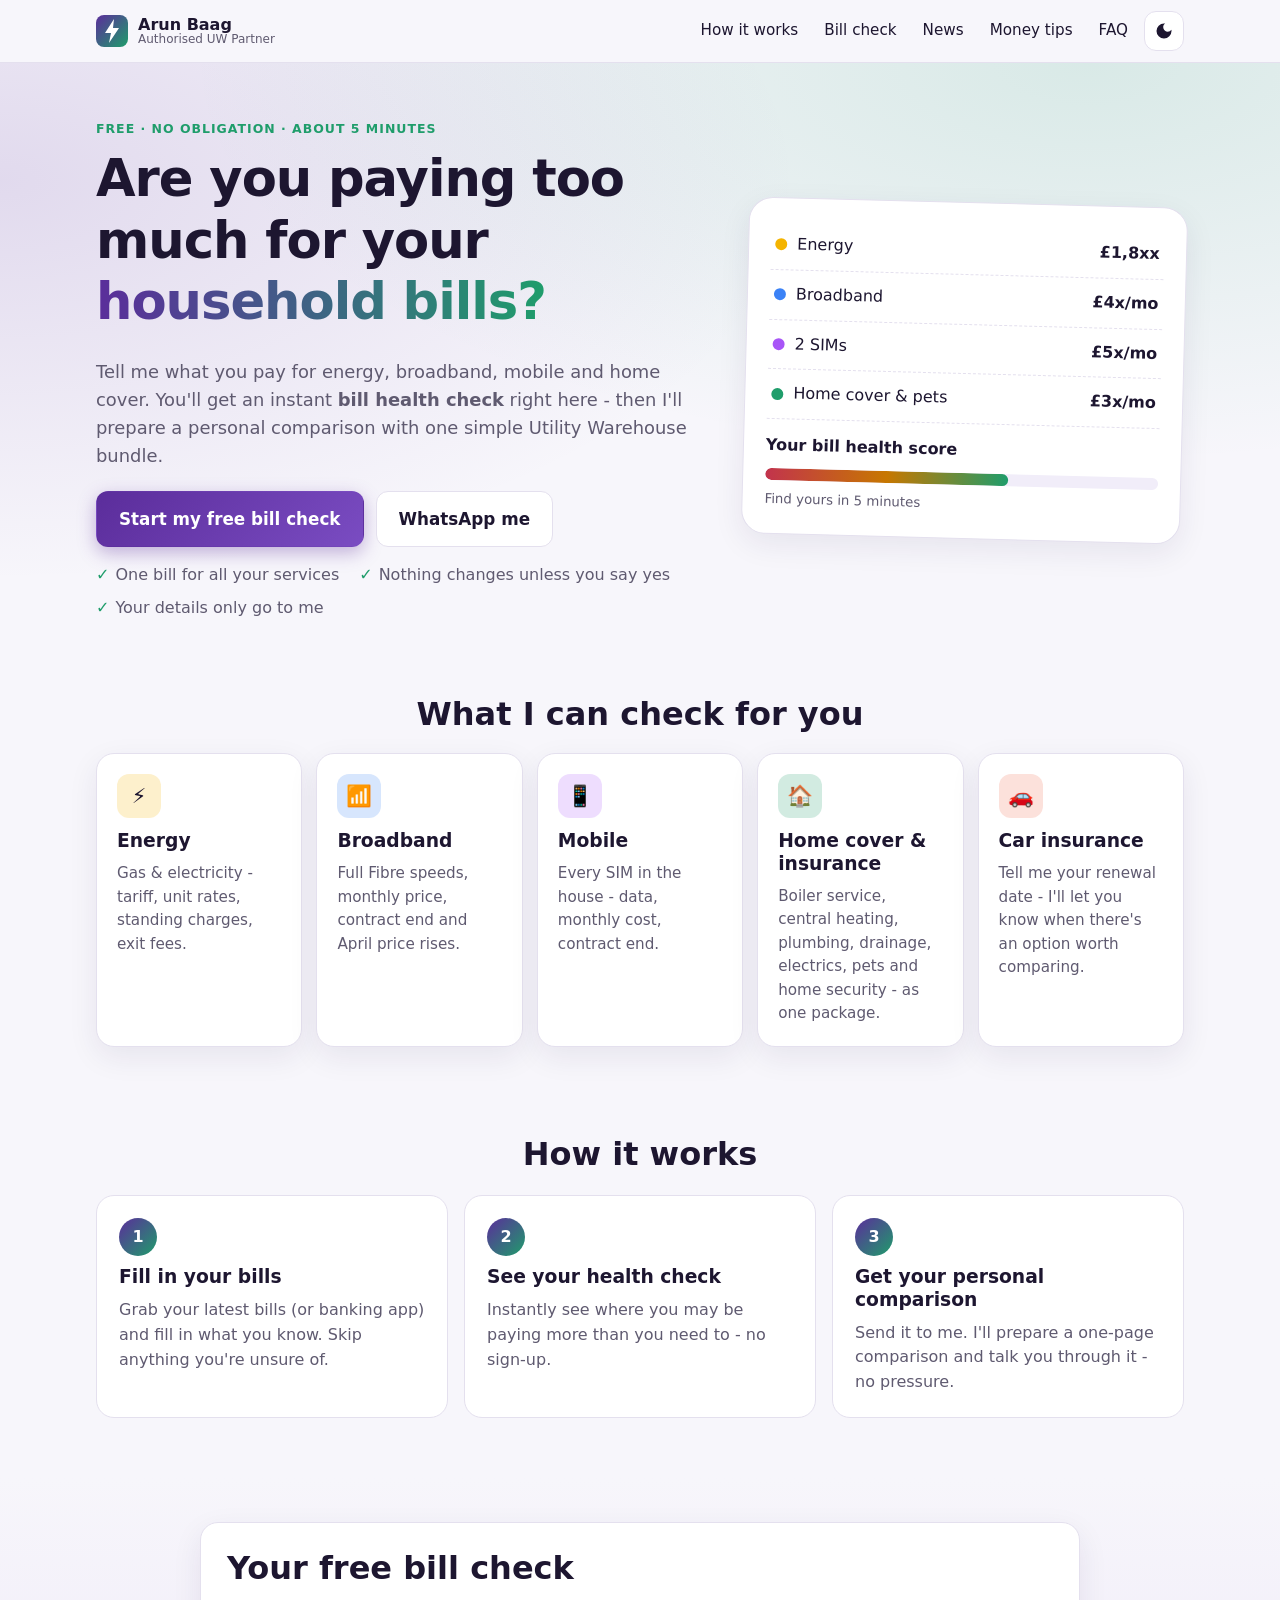
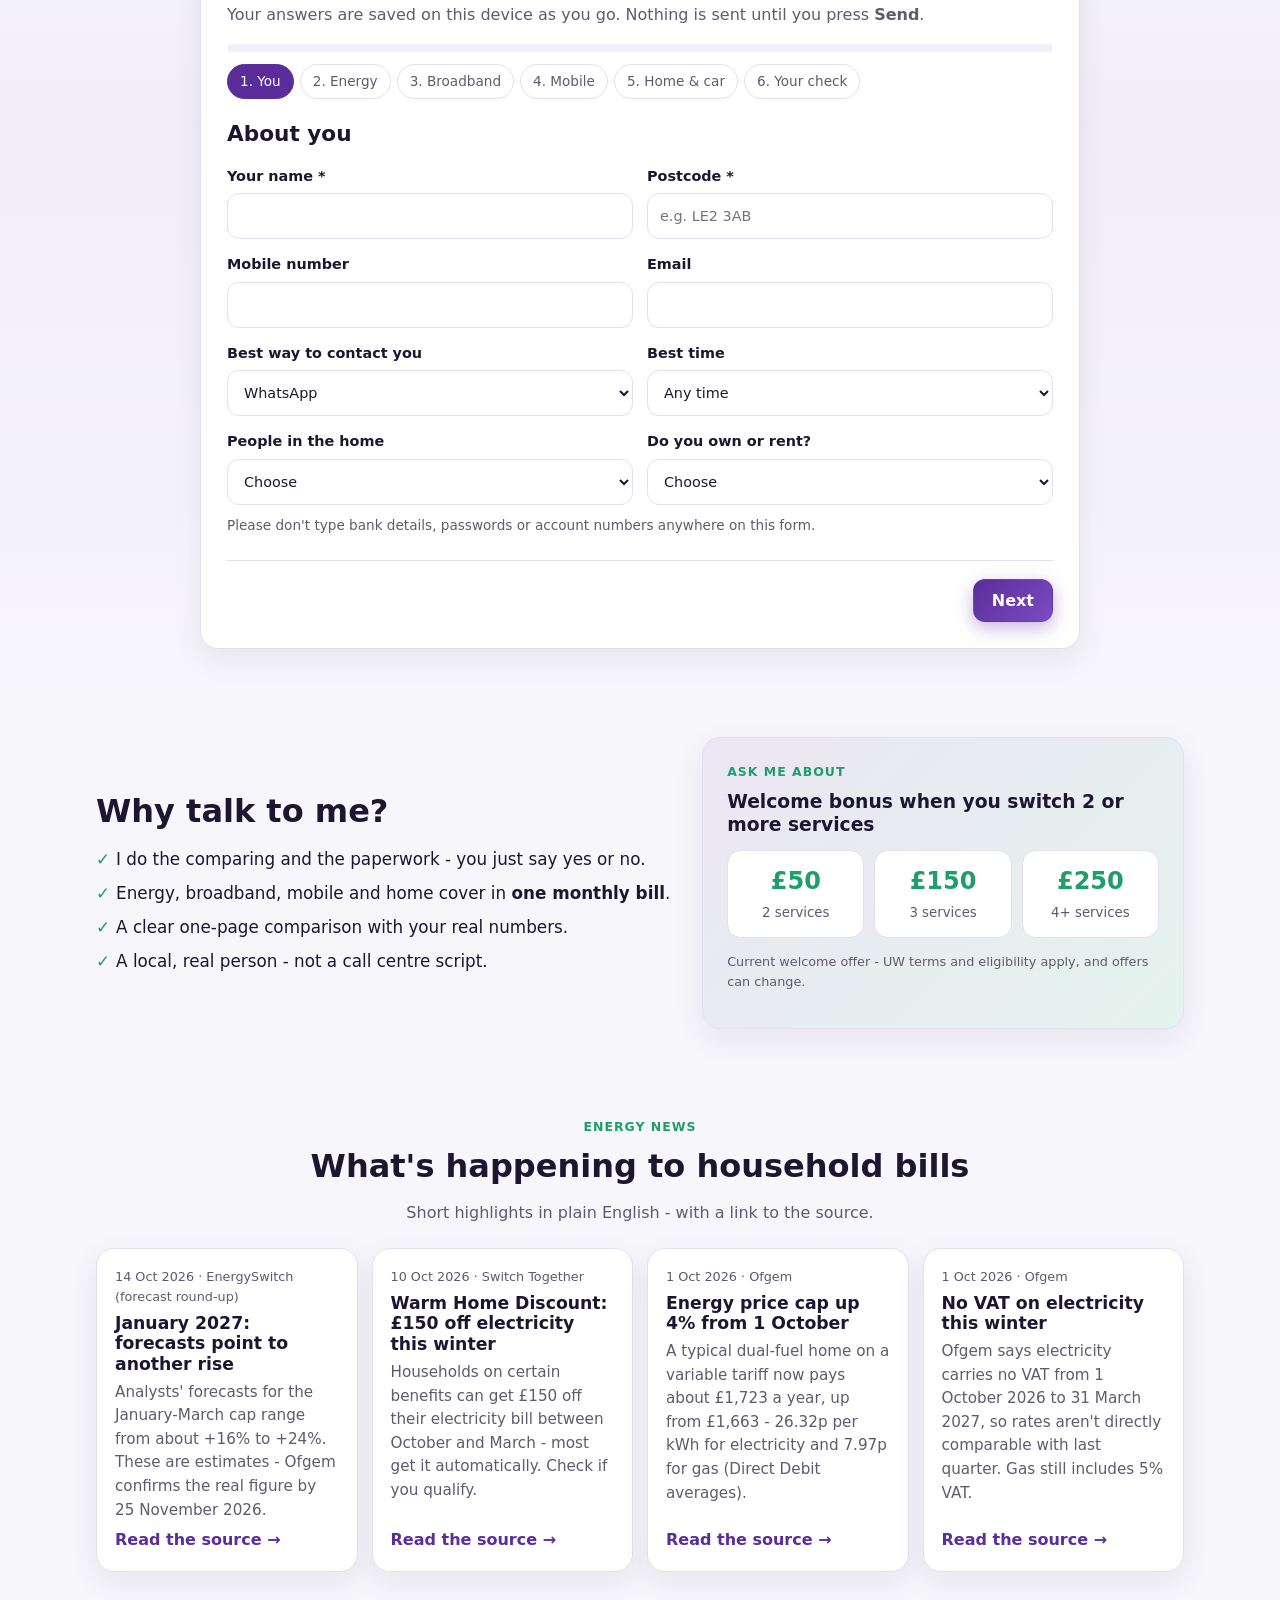
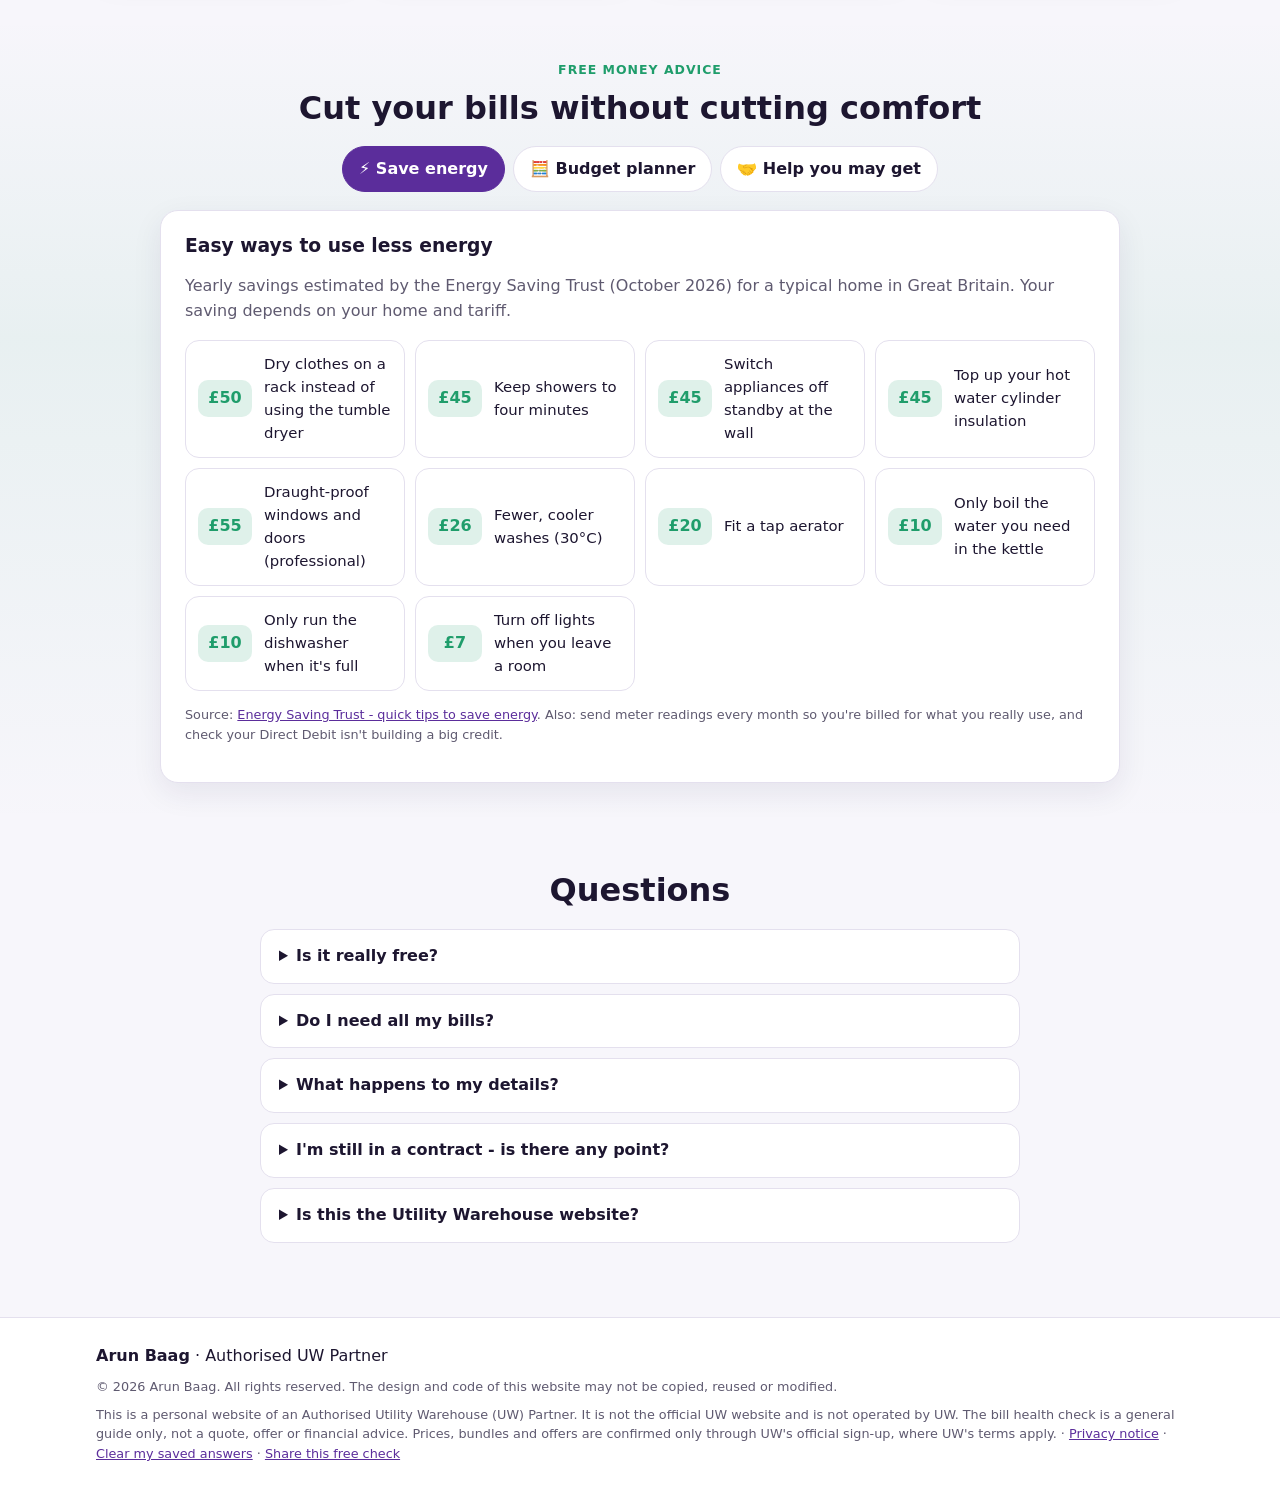
==== commit 66ee4140: "Link preview, sharing, about me, reviews, opt-in reminders, visit counter" ====
--- a/index.html
+++ b/index.html
@@ -6,6 +6,17 @@
   <title>Free household bill check</title>
   <meta name="description" content="Free, no-obligation check of your energy, broadband, mobile and home cover bills.">
   <link rel="icon" href="assets/favicon.svg" type="image/svg+xml">
+  <link rel="canonical" href="https://arunbaag.github.io/uw-bill-check-website/">
+  <meta property="og:type" content="website">
+  <meta property="og:url" content="https://arunbaag.github.io/uw-bill-check-website/">
+  <meta property="og:title" content="Free household bill check - Arun Baag, Authorised UW Partner">
+  <meta property="og:description" content="5 minutes: see where you may be paying more than you need to for energy, broadband, mobile and home cover. Free, no obligation.">
+  <meta property="og:image" content="https://arunbaag.github.io/uw-bill-check-website/assets/og.jpg">
+  <meta property="og:image:width" content="1200">
+  <meta property="og:image:height" content="630">
+  <meta property="og:locale" content="en_GB">
+  <meta name="twitter:card" content="summary_large_image">
+  <meta name="theme-color" content="#5B2D9B">
   <link rel="stylesheet" href="assets/style.css">
   <script>try{var t=localStorage.getItem("theme");if(t)document.documentElement.dataset.theme=t;}catch(e){}</script>
   <script src="config.js"></script>
@@ -193,7 +204,9 @@
             <label class="block">Anything else I should know?<textarea name="notes" rows="3" placeholder="e.g. moving house in March, want faster broadband, two teenagers on unlimited data..."></textarea></label>
             <div class="consent card soft">
               <label class="check-line"><input type="checkbox" id="consent" name="consent"><span>I agree that <b data-cfg="partnerName">my UW Partner</b> may use these details to prepare a comparison and contact me about it, as explained in the <a href="privacy.html" target="_blank" rel="noopener">privacy notice</a>. My details are deleted 30 days after my switch is completed, or after 30 days if I don't go ahead.</span></label>
-              <div class="hp" aria-hidden="true"><label>Leave empty<input name="botcheck" tabindex="-1" autocomplete="off"></label></div>
+              <label class="check-line opt-line"><input type="checkbox" id="optRemind"><span><b>Optional:</b> remind me about 6 weeks before my contracts end - keep my contact details and contract end dates until then.</span></label>
+            <label class="check-line opt-line"><input type="checkbox" id="optTips"><span><b>Optional:</b> send me occasional bill-saving tips and offers (up to 12 months - reply STOP any time).</span></label>
+            <div class="hp" aria-hidden="true"><label>Leave empty<input name="botcheck" tabindex="-1" autocomplete="off"></label></div>
               <div class="send-row">
                 <button type="button" class="btn btn-primary btn-lg" id="sendBtn">Send to <span data-cfg-first="partnerName">me</span></button>
                 <a class="btn btn-whatsapp" id="waBtn" href="#" target="_blank" rel="noopener">Send on WhatsApp</a>
@@ -235,6 +248,27 @@
     </div>
   </section>
 
+
+  <!-- ABOUT -->
+  <section class="wrap section" id="about" hidden>
+    <div class="about card">
+      <img id="aboutPhoto" alt="" width="160" height="160" hidden>
+      <div>
+        <p class="eyebrow">Hello, I'm <span data-cfg-first="partnerName">your Partner</span></p>
+        <h2><span data-cfg="partnerName">Your UW Partner</span> <small class="muted" data-cfg="partnerTitle">Authorised UW Partner</small></h2>
+        <p id="aboutBio"></p>
+        <p class="reply" id="aboutReply"></p>
+        <div class="cta-row"><a class="btn btn-primary" href="#check">Start my free bill check</a><a class="btn btn-ghost" id="aboutWa" href="#" hidden>WhatsApp me</a></div>
+      </div>
+    </div>
+  </section>
+
+  <!-- REVIEWS -->
+  <section class="wrap section" id="reviews" hidden>
+    <h2 class="center">What customers say</h2>
+    <div class="reviews" id="reviewList"></div>
+    <p class="tiny center">Real reviews from real customers, shared with their permission.</p>
+  </section>
 
   <!-- NEWS -->
   <section class="wrap section" id="news" hidden>
@@ -330,7 +364,7 @@
     <p class="tiny">© 2026 Arun Baag. All rights reserved. The design and code of this website may not be copied, reused or modified.</p>
     <p class="tiny">This is a personal website of an Authorised Utility Warehouse (UW) Partner. It is not the official UW website and is not operated by UW.
       The bill health check is a general guide only, not a quote, offer or financial advice. Prices, bundles and offers are confirmed only through UW's official sign-up, where UW's terms apply.
-      · <a href="privacy.html">Privacy notice</a> · <a href="#" id="clearData">Clear my saved answers</a></p>
+      · <a href="privacy.html">Privacy notice</a> · <a href="#" id="clearData">Clear my saved answers</a> · <a href="#" id="footShare">Share this free check</a></p>
   </div>
 </footer>
 
--- a/assets/style.css
+++ b/assets/style.css
@@ -1,2 +1,2 @@
 /*! (c) 2026 Arun Baag. All rights reserved. Not licensed for copying, reuse or modification. */
-:root{--bg:#f7f6fb;--bg2:#ffffff;--card:#ffffff;--soft:#f1edf9;--ink:#1d1630;--muted:#5f5a70;--line:#e4e0ee;--p:#5B2D9B;--p2:#7a4cc2;--g:#1F9D6B;--warn:#c77700;--bad:#c2334d;--good:#1F9D6B;--shadow:0 10px 30px rgba(40,20,80,.08);--r:18px;--e:#f4b400;--b:#3b82f6;--m:#a855f7;--i:#1F9D6B;--c:#ef6c4a;color-scheme:light}@media (prefers-color-scheme:dark){:root:not([data-theme=light]){--bg:#0f0c18;--bg2:#151122;--card:#1a1528;--soft:#221b35;--ink:#eeeaf7;--muted:#a8a1bd;--line:#2e2645;--p:#a47cf0;--p2:#c3a6ff;--g:#3cc98e;--shadow:0 10px 30px rgba(0,0,0,.35);color-scheme:dark}}:root[data-theme=dark]{--bg:#0f0c18;--bg2:#151122;--card:#1a1528;--soft:#221b35;--ink:#eeeaf7;--muted:#a8a1bd;--line:#2e2645;--p:#a47cf0;--p2:#c3a6ff;--g:#3cc98e;--shadow:0 10px 30px rgba(0,0,0,.35);color-scheme:dark}*{box-sizing:border-box}[hidden]{display:none!important}html{scroll-behavior:smooth;scroll-padding-top:72px}body{margin:0;background:var(--bg);color:var(--ink);font:16px/1.55 system-ui,-apple-system,"Segoe UI",Roboto,Arial,sans-serif;-webkit-font-smoothing:antialiased}a{color:var(--p)}img{max-width:100%}.wrap{max-width:1120px;margin:0 auto;padding:0 16px}.skip{position:absolute;left:-999px}.skip:focus{left:16px;top:8px;z-index:99;background:var(--card);padding:8px 12px;border-radius:8px}.muted{color:var(--muted)}.center{text-align:center}.tiny{font-size:.8rem;color:var(--muted)}.mt{margin-top:14px}h1,h2,h3,h4{line-height:1.2;margin:0 0 .5em}h1{font-size:clamp(2rem,5vw,3.2rem);letter-spacing:-.02em}h2{font-size:clamp(1.5rem,3vw,2rem)}h4{margin:22px 0 10px;font-size:1.05rem}.grad{background:linear-gradient(90deg,var(--p),var(--g));-webkit-background-clip:text;background-clip:text;color:transparent}.eyebrow{text-transform:uppercase;letter-spacing:.08em;font-size:.78rem;font-weight:700;color:var(--g);margin:0 0 10px}.lead{font-size:1.12rem;color:var(--muted);max-width:40em}.topbar{position:sticky;top:0;z-index:20;background:color-mix(in srgb,var(--bg) 85%,transparent);backdrop-filter:blur(10px);border-bottom:1px solid var(--line)}.topbar-in{display:flex;align-items:center;justify-content:space-between;height:62px;gap:12px}.brand{display:flex;gap:10px;align-items:center;text-decoration:none;color:var(--ink)}.brand span{display:flex;flex-direction:column;line-height:1.1}.brand small{color:var(--muted);font-size:.75rem}.nav{display:flex;align-items:center;gap:6px}.nav a{text-decoration:none;color:var(--ink);padding:8px 10px;border-radius:10px;font-size:.95rem}.nav a:hover{background:var(--soft)}@media (max-width:640px){.nav a{display:none}}.icon-btn{border:1px solid var(--line);background:var(--card);color:var(--ink);width:40px;height:40px;border-radius:12px;display:grid;place-items:center;cursor:pointer}.btn{display:inline-flex;align-items:center;justify-content:center;gap:8px;border-radius:12px;padding:11px 18px;font-weight:650;font-size:1rem;border:1px solid transparent;cursor:pointer;text-decoration:none;transition:transform .08s,box-shadow .2s,background .2s;font-family:inherit}.btn:active{transform:translateY(1px)}.btn-primary{background:linear-gradient(135deg,var(--p),var(--p2));color:#fff;box-shadow:0 6px 18px color-mix(in srgb,var(--p) 35%,transparent)}.btn-primary:hover{box-shadow:0 8px 24px color-mix(in srgb,var(--p) 50%,transparent)}.btn-ghost{background:var(--card);color:var(--ink);border-color:var(--line)}.btn-ghost:hover{border-color:var(--p)}.btn-whatsapp{background:#25d366;color:#073b1f}.btn-lg{padding:14px 22px;font-size:1.05rem}.btn-disabled,.btn[disabled]{opacity:.55;cursor:not-allowed}:focus-visible{outline:3px solid color-mix(in srgb,var(--p) 55%,transparent);outline-offset:2px}.hero{padding:56px 0 30px;background:radial-gradient(900px 400px at 85% 0,color-mix(in srgb,var(--g) 14%,transparent),transparent),radial-gradient(800px 400px at 0 20%,color-mix(in srgb,var(--p) 14%,transparent),transparent)}.hero-in{display:grid;grid-template-columns:1.25fr .9fr;gap:40px;align-items:center}@media (max-width:860px){.hero-in{grid-template-columns:1fr}.hero-card{display:none}}.cta-row{display:flex;flex-wrap:wrap;gap:12px;margin:22px 0 16px}.ticks{list-style:none;padding:0;margin:0;display:flex;flex-wrap:wrap;gap:8px 20px;color:var(--muted)}.ticks li::before{content:"✓";color:var(--g);font-weight:800;margin-right:6px}.ticks.big{flex-direction:column;font-size:1.05rem;color:var(--ink)}.hero-card{background:var(--card);border:1px solid var(--line);border-radius:24px;padding:22px;box-shadow:var(--shadow);transform:rotate(1.5deg)}.hc-row{display:flex;align-items:center;gap:10px;padding:12px 4px;border-bottom:1px dashed var(--line)}.hc-row b{margin-left:auto}.dot{width:12px;height:12px;border-radius:50%}.dot.e{background:var(--e)}.dot.b{background:var(--b)}.dot.m{background:var(--m)}.dot.i{background:var(--i)}.hc-total{padding-top:14px;font-weight:650}.hc-total small{color:var(--muted);font-weight:400}.gauge{height:12px;border-radius:99px;background:var(--soft);margin:10px 0 6px;overflow:hidden}.gauge span{display:block;height:100%;background:linear-gradient(90deg,var(--bad),var(--warn),var(--good));border-radius:99px}.section{padding:44px 16px}.card{background:var(--card);border:1px solid var(--line);border-radius:var(--r);box-shadow:var(--shadow)}.card.soft{background:var(--soft);box-shadow:none}.cards5{display:grid;grid-template-columns:repeat(5,1fr);gap:14px;margin-top:20px}@media (max-width:980px){.cards5{grid-template-columns:repeat(2,1fr)}}@media (max-width:520px){.cards5{grid-template-columns:1fr}}.svc{padding:20px}.svc p{color:var(--muted);margin:0;font-size:.95rem}.ic{width:44px;height:44px;border-radius:12px;display:grid;place-items:center;font-size:1.3rem;margin-bottom:12px}.ic.e{background:color-mix(in srgb,var(--e) 20%,transparent)}.ic.b{background:color-mix(in srgb,var(--b) 20%,transparent)}.ic.m{background:color-mix(in srgb,var(--m) 20%,transparent)}.ic.i{background:color-mix(in srgb,var(--i) 20%,transparent)}.ic.c{background:color-mix(in srgb,var(--c) 20%,transparent)}.steps3{list-style:none;padding:0;display:grid;grid-template-columns:repeat(3,1fr);gap:16px;margin-top:22px}@media (max-width:760px){.steps3{grid-template-columns:1fr}}.steps3 li{background:var(--card);border:1px solid var(--line);border-radius:var(--r);padding:22px}.steps3 span{display:grid;place-items:center;width:38px;height:38px;border-radius:50%;background:linear-gradient(135deg,var(--p),var(--g));color:#fff;font-weight:800;margin-bottom:10px}.steps3 p{color:var(--muted);margin:0}.check-wrap{background:linear-gradient(180deg,transparent,var(--soft) 30%,transparent)}.check{padding:26px;max-width:880px;margin:0 auto}@media (max-width:520px){.check{padding:18px 14px}}.progress{height:8px;background:var(--soft);border-radius:99px;overflow:hidden;margin:16px 0 12px}.bar{height:100%;width:0;background:linear-gradient(90deg,var(--p),var(--g));transition:width .35s}.stepper{list-style:none;padding:0;margin:0 0 8px;display:flex;gap:6px;flex-wrap:wrap}.stepper button{border:1px solid var(--line);background:var(--card);color:var(--muted);border-radius:99px;padding:6px 12px;font:inherit;font-size:.85rem;cursor:pointer}.stepper button.done{color:var(--g);border-color:color-mix(in srgb,var(--g) 50%,transparent)}.stepper button.on{background:var(--p);color:#fff;border-color:var(--p)}fieldset.step{border:0;padding:0;margin:18px 0 0;min-width:0}fieldset.step[hidden]{display:none}legend{font-size:1.35rem;font-weight:750;margin-bottom:14px;padding:0}.opt{font-size:.8rem;font-weight:500;color:var(--muted);margin-left:6px}.grid2{display:grid;grid-template-columns:1fr 1fr;gap:14px}.grid4{display:grid;grid-template-columns:repeat(3,1fr);gap:12px;margin-top:12px}@media (max-width:600px){.grid2,.grid4{grid-template-columns:1fr}}label{display:flex;flex-direction:column;gap:6px;font-size:.9rem;font-weight:600}label.block{margin-top:18px}input,select,textarea{font:inherit;font-weight:400;color:var(--ink);background:var(--bg2);border:1px solid var(--line);border-radius:12px;padding:11px 12px;width:100%;min-height:46px}textarea{resize:vertical}input:focus,select:focus,textarea:focus{outline:0;border-color:var(--p);box-shadow:0 0 0 3px color-mix(in srgb,var(--p) 20%,transparent)}input.err{border-color:var(--bad);box-shadow:0 0 0 3px color-mix(in srgb,var(--bad) 18%,transparent)}.hint{font-size:.85rem;color:var(--muted);margin:10px 0 0}details.more{margin-top:16px;border:1px dashed var(--line);border-radius:14px;padding:12px 14px}details.more summary{cursor:pointer;font-weight:650;color:var(--p)}.chips{display:flex;flex-wrap:wrap;gap:8px;margin-top:12px}.chip{flex-direction:row;align-items:center;gap:8px;border:1px solid var(--line);border-radius:99px;padding:8px 14px;background:var(--bg2);cursor:pointer;font-weight:500}.chip input{width:auto;min-height:0;accent-color:var(--p)}.chip:has(input:checked){border-color:var(--p);background:color-mix(in srgb,var(--p) 12%,transparent)}.row-item{display:grid;grid-template-columns:1.1fr 1fr .8fr .8fr auto;gap:10px;align-items:end;padding:12px;border:1px solid var(--line);border-radius:14px;margin-bottom:10px;background:var(--bg2)}.row-item.pet{grid-template-columns:1fr 1fr 1fr auto}@media (max-width:700px){.row-item,.row-item.pet{grid-template-columns:1fr 1fr}}.rm{border:0;background:0 0;color:var(--bad);font-size:1.3rem;cursor:pointer;height:46px;padding:0 8px}.nav-row{display:flex;align-items:center;justify-content:space-between;gap:10px;margin-top:24px;padding-top:18px;border-top:1px solid var(--line)}.saved{font-size:.85rem;color:var(--g)}.hp{position:absolute;left:-5000px;height:0;overflow:hidden}.score{display:flex;gap:18px;align-items:center;padding:18px;border-radius:var(--r);background:var(--soft);margin-bottom:16px}.ring{--v:50;--col:var(--warn);width:96px;height:96px;flex:none;border-radius:50%;display:grid;place-items:center;background:conic-gradient(var(--col) calc(var(--v)*1%),var(--line) 0)}.ring b{width:76px;height:76px;border-radius:50%;background:var(--soft);display:grid;place-items:center;font-size:1.6rem}.score h3{margin:0 0 4px}.score p{margin:0;color:var(--muted)}.kpis{display:grid;grid-template-columns:repeat(3,1fr);gap:10px;margin-bottom:16px}@media (max-width:600px){.kpis{grid-template-columns:1fr}}.kpi{border:1px solid var(--line);border-radius:14px;padding:12px 14px;background:var(--bg2)}.kpi small{color:var(--muted);display:block}.kpi.save{border-color:color-mix(in srgb,var(--good) 45%,transparent);background:color-mix(in srgb,var(--good) 8%,var(--bg2))}.kpi.save b{color:var(--good)}.kpi b{font-size:1.35rem}.res{border:1px solid var(--line);border-left:5px solid var(--line);border-radius:14px;padding:14px 16px;margin-bottom:10px;background:var(--bg2)}.res.bad{border-left-color:var(--bad)}.res.warn{border-left-color:var(--warn)}.res.good{border-left-color:var(--good)}.res.info{border-left-color:var(--b)}.res h4{margin:0 0 6px;display:flex;align-items:center;gap:8px}.res ul{margin:0;padding-left:18px}.res li{margin:3px 0}.tag{font-size:.72rem;font-weight:700;padding:3px 8px;border-radius:99px;margin-left:auto;white-space:nowrap}.tag.bad{background:color-mix(in srgb,var(--bad) 15%,transparent);color:var(--bad)}.tag.warn{background:color-mix(in srgb,var(--warn) 18%,transparent);color:var(--warn)}.tag.good{background:color-mix(in srgb,var(--good) 15%,transparent);color:var(--good)}.tag.info{background:color-mix(in srgb,var(--b) 15%,transparent);color:var(--b)}.consent{padding:16px;margin-top:18px}.check-line{flex-direction:row;align-items:flex-start;gap:10px;font-weight:500}.check-line input{width:20px;height:20px;min-height:0;margin-top:2px;flex:none;accent-color:var(--p)}.send-row{display:flex;flex-wrap:wrap;gap:10px;margin-top:14px}.ok{padding:14px;border-radius:14px;background:color-mix(in srgb,var(--good) 14%,transparent);color:var(--ink);margin-top:12px}.fail{padding:14px;border-radius:14px;background:color-mix(in srgb,var(--bad) 12%,transparent);margin-top:12px}.why{display:grid;grid-template-columns:1.2fr 1fr;gap:28px;align-items:center}@media (max-width:760px){.why{grid-template-columns:1fr}}.bonus{padding:24px;background:linear-gradient(135deg,color-mix(in srgb,var(--p) 12%,var(--card)),color-mix(in srgb,var(--g) 12%,var(--card)))}.tiers{display:grid;grid-template-columns:repeat(3,1fr);gap:10px;margin:14px 0}.tiers div{background:var(--card);border:1px solid var(--line);border-radius:14px;padding:12px;text-align:center}.tiers b{display:block;font-size:1.5rem;color:var(--g)}.tiers small{color:var(--muted)}.faq{max-width:760px;margin:20px auto 0}.faq details{background:var(--card);border:1px solid var(--line);border-radius:14px;padding:14px 18px;margin-bottom:10px}.faq summary{cursor:pointer;font-weight:650}.faq p{color:var(--muted);margin:10px 0 0}.footer{border-top:1px solid var(--line);padding:26px 0 40px;margin-top:20px;background:var(--bg2)}.footer p{margin:0 0 8px}.doc{max-width:780px;margin:30px auto;padding:28px}.doc h2{font-size:1.25rem;margin-top:24px}.news-grid{display:grid;grid-template-columns:repeat(auto-fill,minmax(250px,1fr));gap:14px;margin-top:22px}.card.news{padding:18px;display:flex;flex-direction:column;gap:6px}.card.news small{color:var(--muted);font-size:.8rem}.card.news h3{font-size:1.08rem;margin:0}.card.news p{margin:0;color:var(--muted);font-size:.95rem}.card.news a{margin-top:auto;font-weight:600;text-decoration:none}.advice-wrap{background:linear-gradient(180deg,transparent,color-mix(in srgb,var(--g) 7%,transparent) 40%,transparent)}.advice-tabs{display:flex;justify-content:center;flex-wrap:wrap;gap:8px;margin:18px 0}.advice-tabs button{border:1px solid var(--line);background:var(--card);color:var(--ink);border-radius:99px;padding:10px 16px;font:inherit;font-weight:600;cursor:pointer}.advice-tabs button.on{background:var(--p);border-color:var(--p);color:#fff}.pane{padding:24px;max-width:960px;margin:0 auto}.pane[hidden]{display:none}.tips{display:grid;grid-template-columns:repeat(auto-fill,minmax(200px,1fr));gap:10px;margin:14px 0}.tip{display:flex;gap:12px;align-items:center;border:1px solid var(--line);border-radius:14px;padding:12px;background:var(--bg2)}.tip b{flex:none;min-width:54px;text-align:center;padding:6px 8px;border-radius:10px;background:color-mix(in srgb,var(--good) 14%,transparent);color:var(--good)}.tip span{font-size:.93rem}.planner{grid-template-columns:repeat(3,1fr)}@media (max-width:600px){.planner{grid-template-columns:1fr 1fr}}.planner-out{margin-top:16px}.steps-list{margin:18px 0 0;padding-left:20px}.steps-list li{margin:8px 0}.help-grid{display:grid;grid-template-columns:1fr 1fr;gap:14px}@media (max-width:640px){.help-grid{grid-template-columns:1fr}}.help-grid>div{border:1px solid var(--line);border-radius:14px;padding:16px;background:var(--bg2)}.help-grid h4{margin:0 0 6px}.help-grid p{margin:0;color:var(--muted);font-size:.95rem}.promo{position:fixed;right:18px;bottom:18px;z-index:40;width:min(340px,calc(100vw - 32px));background:var(--card);border:1px solid color-mix(in srgb,var(--p) 45%,var(--line));border-radius:18px;padding:18px 18px 14px;box-shadow:0 18px 40px rgba(30,10,70,.25);display:flex;flex-direction:column;gap:8px;animation:pop .35s ease-out}.promo[hidden]{display:none}.promo b{font-size:1.05rem;padding-right:24px}.promo p{margin:0;color:var(--muted);font-size:.93rem}.promo small{color:var(--muted);font-size:.72rem}.promo-x{position:absolute;top:8px;right:10px;border:0;background:0 0;color:var(--muted);font-size:1.4rem;cursor:pointer;line-height:1}@keyframes pop{from{transform:translateY(20px);opacity:0}to{transform:none;opacity:1}}@media (max-width:520px){.promo{left:12px;right:12px;bottom:10px;width:auto;padding:12px 14px;gap:6px}.promo p{display:none}.promo b{font-size:.95rem}.promo .btn{padding:9px 14px}}@media (prefers-reduced-motion:reduce){*{transition:none!important;scroll-behavior:auto!important}}@media print{#faq,#how,.cards5,.consent,.footer,.hero,.nav-row,.promo,.topbar,.why{display:none!important}}+:root{--bg:#f7f6fb;--bg2:#ffffff;--card:#ffffff;--soft:#f1edf9;--ink:#1d1630;--muted:#5f5a70;--line:#e4e0ee;--p:#5B2D9B;--p2:#7a4cc2;--g:#1F9D6B;--warn:#c77700;--bad:#c2334d;--good:#1F9D6B;--shadow:0 10px 30px rgba(40,20,80,.08);--r:18px;--e:#f4b400;--b:#3b82f6;--m:#a855f7;--i:#1F9D6B;--c:#ef6c4a;color-scheme:light}@media (prefers-color-scheme:dark){:root:not([data-theme=light]){--bg:#0f0c18;--bg2:#151122;--card:#1a1528;--soft:#221b35;--ink:#eeeaf7;--muted:#a8a1bd;--line:#2e2645;--p:#a47cf0;--p2:#c3a6ff;--g:#3cc98e;--shadow:0 10px 30px rgba(0,0,0,.35);color-scheme:dark}}:root[data-theme=dark]{--bg:#0f0c18;--bg2:#151122;--card:#1a1528;--soft:#221b35;--ink:#eeeaf7;--muted:#a8a1bd;--line:#2e2645;--p:#a47cf0;--p2:#c3a6ff;--g:#3cc98e;--shadow:0 10px 30px rgba(0,0,0,.35);color-scheme:dark}*{box-sizing:border-box}[hidden]{display:none!important}html{scroll-behavior:smooth;scroll-padding-top:72px}body{margin:0;background:var(--bg);color:var(--ink);font:16px/1.55 system-ui,-apple-system,"Segoe UI",Roboto,Arial,sans-serif;-webkit-font-smoothing:antialiased}a{color:var(--p)}img{max-width:100%}.wrap{max-width:1120px;margin:0 auto;padding:0 16px}.skip{position:absolute;left:-999px}.skip:focus{left:16px;top:8px;z-index:99;background:var(--card);padding:8px 12px;border-radius:8px}.muted{color:var(--muted)}.center{text-align:center}.tiny{font-size:.8rem;color:var(--muted)}.mt{margin-top:14px}h1,h2,h3,h4{line-height:1.2;margin:0 0 .5em}h1{font-size:clamp(2rem,5vw,3.2rem);letter-spacing:-.02em}h2{font-size:clamp(1.5rem,3vw,2rem)}h4{margin:22px 0 10px;font-size:1.05rem}.grad{background:linear-gradient(90deg,var(--p),var(--g));-webkit-background-clip:text;background-clip:text;color:transparent}.eyebrow{text-transform:uppercase;letter-spacing:.08em;font-size:.78rem;font-weight:700;color:var(--g);margin:0 0 10px}.lead{font-size:1.12rem;color:var(--muted);max-width:40em}.topbar{position:sticky;top:0;z-index:20;background:color-mix(in srgb,var(--bg) 85%,transparent);backdrop-filter:blur(10px);border-bottom:1px solid var(--line)}.topbar-in{display:flex;align-items:center;justify-content:space-between;height:62px;gap:12px}.brand{display:flex;gap:10px;align-items:center;text-decoration:none;color:var(--ink)}.brand span{display:flex;flex-direction:column;line-height:1.1}.brand small{color:var(--muted);font-size:.75rem}.nav{display:flex;align-items:center;gap:6px}.nav a{text-decoration:none;color:var(--ink);padding:8px 10px;border-radius:10px;font-size:.95rem}.nav a:hover{background:var(--soft)}@media (max-width:640px){.nav a{display:none}}.icon-btn{border:1px solid var(--line);background:var(--card);color:var(--ink);width:40px;height:40px;border-radius:12px;display:grid;place-items:center;cursor:pointer}.btn{display:inline-flex;align-items:center;justify-content:center;gap:8px;border-radius:12px;padding:11px 18px;font-weight:650;font-size:1rem;border:1px solid transparent;cursor:pointer;text-decoration:none;transition:transform .08s,box-shadow .2s,background .2s;font-family:inherit}.btn:active{transform:translateY(1px)}.btn-primary{background:linear-gradient(135deg,var(--p),var(--p2));color:#fff;box-shadow:0 6px 18px color-mix(in srgb,var(--p) 35%,transparent)}.btn-primary:hover{box-shadow:0 8px 24px color-mix(in srgb,var(--p) 50%,transparent)}.btn-ghost{background:var(--card);color:var(--ink);border-color:var(--line)}.btn-ghost:hover{border-color:var(--p)}.btn-whatsapp{background:#25d366;color:#073b1f}.btn-lg{padding:14px 22px;font-size:1.05rem}.btn-disabled,.btn[disabled]{opacity:.55;cursor:not-allowed}:focus-visible{outline:3px solid color-mix(in srgb,var(--p) 55%,transparent);outline-offset:2px}.hero{padding:56px 0 30px;background:radial-gradient(900px 400px at 85% 0,color-mix(in srgb,var(--g) 14%,transparent),transparent),radial-gradient(800px 400px at 0 20%,color-mix(in srgb,var(--p) 14%,transparent),transparent)}.hero-in{display:grid;grid-template-columns:1.25fr .9fr;gap:40px;align-items:center}@media (max-width:860px){.hero-in{grid-template-columns:1fr}.hero-card{display:none}}.cta-row{display:flex;flex-wrap:wrap;gap:12px;margin:22px 0 16px}.ticks{list-style:none;padding:0;margin:0;display:flex;flex-wrap:wrap;gap:8px 20px;color:var(--muted)}.ticks li::before{content:"✓";color:var(--g);font-weight:800;margin-right:6px}.ticks.big{flex-direction:column;font-size:1.05rem;color:var(--ink)}.hero-card{background:var(--card);border:1px solid var(--line);border-radius:24px;padding:22px;box-shadow:var(--shadow);transform:rotate(1.5deg)}.hc-row{display:flex;align-items:center;gap:10px;padding:12px 4px;border-bottom:1px dashed var(--line)}.hc-row b{margin-left:auto}.dot{width:12px;height:12px;border-radius:50%}.dot.e{background:var(--e)}.dot.b{background:var(--b)}.dot.m{background:var(--m)}.dot.i{background:var(--i)}.hc-total{padding-top:14px;font-weight:650}.hc-total small{color:var(--muted);font-weight:400}.gauge{height:12px;border-radius:99px;background:var(--soft);margin:10px 0 6px;overflow:hidden}.gauge span{display:block;height:100%;background:linear-gradient(90deg,var(--bad),var(--warn),var(--good));border-radius:99px}.section{padding:44px 16px}.card{background:var(--card);border:1px solid var(--line);border-radius:var(--r);box-shadow:var(--shadow)}.card.soft{background:var(--soft);box-shadow:none}.cards5{display:grid;grid-template-columns:repeat(5,1fr);gap:14px;margin-top:20px}@media (max-width:980px){.cards5{grid-template-columns:repeat(2,1fr)}}@media (max-width:520px){.cards5{grid-template-columns:1fr}}.svc{padding:20px}.svc p{color:var(--muted);margin:0;font-size:.95rem}.ic{width:44px;height:44px;border-radius:12px;display:grid;place-items:center;font-size:1.3rem;margin-bottom:12px}.ic.e{background:color-mix(in srgb,var(--e) 20%,transparent)}.ic.b{background:color-mix(in srgb,var(--b) 20%,transparent)}.ic.m{background:color-mix(in srgb,var(--m) 20%,transparent)}.ic.i{background:color-mix(in srgb,var(--i) 20%,transparent)}.ic.c{background:color-mix(in srgb,var(--c) 20%,transparent)}.steps3{list-style:none;padding:0;display:grid;grid-template-columns:repeat(3,1fr);gap:16px;margin-top:22px}@media (max-width:760px){.steps3{grid-template-columns:1fr}}.steps3 li{background:var(--card);border:1px solid var(--line);border-radius:var(--r);padding:22px}.steps3 span{display:grid;place-items:center;width:38px;height:38px;border-radius:50%;background:linear-gradient(135deg,var(--p),var(--g));color:#fff;font-weight:800;margin-bottom:10px}.steps3 p{color:var(--muted);margin:0}.check-wrap{background:linear-gradient(180deg,transparent,var(--soft) 30%,transparent)}.check{padding:26px;max-width:880px;margin:0 auto}@media (max-width:520px){.check{padding:18px 14px}}.progress{height:8px;background:var(--soft);border-radius:99px;overflow:hidden;margin:16px 0 12px}.bar{height:100%;width:0;background:linear-gradient(90deg,var(--p),var(--g));transition:width .35s}.stepper{list-style:none;padding:0;margin:0 0 8px;display:flex;gap:6px;flex-wrap:wrap}.stepper button{border:1px solid var(--line);background:var(--card);color:var(--muted);border-radius:99px;padding:6px 12px;font:inherit;font-size:.85rem;cursor:pointer}.stepper button.done{color:var(--g);border-color:color-mix(in srgb,var(--g) 50%,transparent)}.stepper button.on{background:var(--p);color:#fff;border-color:var(--p)}fieldset.step{border:0;padding:0;margin:18px 0 0;min-width:0}fieldset.step[hidden]{display:none}legend{font-size:1.35rem;font-weight:750;margin-bottom:14px;padding:0}.opt{font-size:.8rem;font-weight:500;color:var(--muted);margin-left:6px}.grid2{display:grid;grid-template-columns:1fr 1fr;gap:14px}.grid4{display:grid;grid-template-columns:repeat(3,1fr);gap:12px;margin-top:12px}@media (max-width:600px){.grid2,.grid4{grid-template-columns:1fr}}label{display:flex;flex-direction:column;gap:6px;font-size:.9rem;font-weight:600}label.block{margin-top:18px}input,select,textarea{font:inherit;font-weight:400;color:var(--ink);background:var(--bg2);border:1px solid var(--line);border-radius:12px;padding:11px 12px;width:100%;min-height:46px}textarea{resize:vertical}input:focus,select:focus,textarea:focus{outline:0;border-color:var(--p);box-shadow:0 0 0 3px color-mix(in srgb,var(--p) 20%,transparent)}input.err{border-color:var(--bad);box-shadow:0 0 0 3px color-mix(in srgb,var(--bad) 18%,transparent)}.hint{font-size:.85rem;color:var(--muted);margin:10px 0 0}details.more{margin-top:16px;border:1px dashed var(--line);border-radius:14px;padding:12px 14px}details.more summary{cursor:pointer;font-weight:650;color:var(--p)}.chips{display:flex;flex-wrap:wrap;gap:8px;margin-top:12px}.chip{flex-direction:row;align-items:center;gap:8px;border:1px solid var(--line);border-radius:99px;padding:8px 14px;background:var(--bg2);cursor:pointer;font-weight:500}.chip input{width:auto;min-height:0;accent-color:var(--p)}.chip:has(input:checked){border-color:var(--p);background:color-mix(in srgb,var(--p) 12%,transparent)}.row-item{display:grid;grid-template-columns:1.1fr 1fr .8fr .8fr auto;gap:10px;align-items:end;padding:12px;border:1px solid var(--line);border-radius:14px;margin-bottom:10px;background:var(--bg2)}.row-item.pet{grid-template-columns:1fr 1fr 1fr auto}@media (max-width:700px){.row-item,.row-item.pet{grid-template-columns:1fr 1fr}}.rm{border:0;background:0 0;color:var(--bad);font-size:1.3rem;cursor:pointer;height:46px;padding:0 8px}.nav-row{display:flex;align-items:center;justify-content:space-between;gap:10px;margin-top:24px;padding-top:18px;border-top:1px solid var(--line)}.saved{font-size:.85rem;color:var(--g)}.hp{position:absolute;left:-5000px;height:0;overflow:hidden}.score{display:flex;gap:18px;align-items:center;padding:18px;border-radius:var(--r);background:var(--soft);margin-bottom:16px}.ring{--v:50;--col:var(--warn);width:96px;height:96px;flex:none;border-radius:50%;display:grid;place-items:center;background:conic-gradient(var(--col) calc(var(--v)*1%),var(--line) 0)}.ring b{width:76px;height:76px;border-radius:50%;background:var(--soft);display:grid;place-items:center;font-size:1.6rem}.score h3{margin:0 0 4px}.score p{margin:0;color:var(--muted)}.kpis{display:grid;grid-template-columns:repeat(3,1fr);gap:10px;margin-bottom:16px}@media (max-width:600px){.kpis{grid-template-columns:1fr}}.kpi{border:1px solid var(--line);border-radius:14px;padding:12px 14px;background:var(--bg2)}.kpi small{color:var(--muted);display:block}.kpi.save{border-color:color-mix(in srgb,var(--good) 45%,transparent);background:color-mix(in srgb,var(--good) 8%,var(--bg2))}.kpi.save b{color:var(--good)}.kpi b{font-size:1.35rem}.res{border:1px solid var(--line);border-left:5px solid var(--line);border-radius:14px;padding:14px 16px;margin-bottom:10px;background:var(--bg2)}.res.bad{border-left-color:var(--bad)}.res.warn{border-left-color:var(--warn)}.res.good{border-left-color:var(--good)}.res.info{border-left-color:var(--b)}.res h4{margin:0 0 6px;display:flex;align-items:center;gap:8px}.res ul{margin:0;padding-left:18px}.res li{margin:3px 0}.tag{font-size:.72rem;font-weight:700;padding:3px 8px;border-radius:99px;margin-left:auto;white-space:nowrap}.tag.bad{background:color-mix(in srgb,var(--bad) 15%,transparent);color:var(--bad)}.tag.warn{background:color-mix(in srgb,var(--warn) 18%,transparent);color:var(--warn)}.tag.good{background:color-mix(in srgb,var(--good) 15%,transparent);color:var(--good)}.tag.info{background:color-mix(in srgb,var(--b) 15%,transparent);color:var(--b)}.consent{padding:16px;margin-top:18px}.check-line{flex-direction:row;align-items:flex-start;gap:10px;font-weight:500}.check-line input{width:20px;height:20px;min-height:0;margin-top:2px;flex:none;accent-color:var(--p)}.send-row{display:flex;flex-wrap:wrap;gap:10px;margin-top:14px}.ok{padding:14px;border-radius:14px;background:color-mix(in srgb,var(--good) 14%,transparent);color:var(--ink);margin-top:12px}.fail{padding:14px;border-radius:14px;background:color-mix(in srgb,var(--bad) 12%,transparent);margin-top:12px}.why{display:grid;grid-template-columns:1.2fr 1fr;gap:28px;align-items:center}@media (max-width:760px){.why{grid-template-columns:1fr}}.bonus{padding:24px;background:linear-gradient(135deg,color-mix(in srgb,var(--p) 12%,var(--card)),color-mix(in srgb,var(--g) 12%,var(--card)))}.tiers{display:grid;grid-template-columns:repeat(3,1fr);gap:10px;margin:14px 0}.tiers div{background:var(--card);border:1px solid var(--line);border-radius:14px;padding:12px;text-align:center}.tiers b{display:block;font-size:1.5rem;color:var(--g)}.tiers small{color:var(--muted)}.faq{max-width:760px;margin:20px auto 0}.faq details{background:var(--card);border:1px solid var(--line);border-radius:14px;padding:14px 18px;margin-bottom:10px}.faq summary{cursor:pointer;font-weight:650}.faq p{color:var(--muted);margin:10px 0 0}.footer{border-top:1px solid var(--line);padding:26px 0 40px;margin-top:20px;background:var(--bg2)}.footer p{margin:0 0 8px}.doc{max-width:780px;margin:30px auto;padding:28px}.doc h2{font-size:1.25rem;margin-top:24px}.news-grid{display:grid;grid-template-columns:repeat(auto-fill,minmax(250px,1fr));gap:14px;margin-top:22px}.card.news{padding:18px;display:flex;flex-direction:column;gap:6px}.card.news small{color:var(--muted);font-size:.8rem}.card.news h3{font-size:1.08rem;margin:0}.card.news p{margin:0;color:var(--muted);font-size:.95rem}.card.news a{margin-top:auto;font-weight:600;text-decoration:none}.advice-wrap{background:linear-gradient(180deg,transparent,color-mix(in srgb,var(--g) 7%,transparent) 40%,transparent)}.advice-tabs{display:flex;justify-content:center;flex-wrap:wrap;gap:8px;margin:18px 0}.advice-tabs button{border:1px solid var(--line);background:var(--card);color:var(--ink);border-radius:99px;padding:10px 16px;font:inherit;font-weight:600;cursor:pointer}.advice-tabs button.on{background:var(--p);border-color:var(--p);color:#fff}.pane{padding:24px;max-width:960px;margin:0 auto}.pane[hidden]{display:none}.tips{display:grid;grid-template-columns:repeat(auto-fill,minmax(200px,1fr));gap:10px;margin:14px 0}.tip{display:flex;gap:12px;align-items:center;border:1px solid var(--line);border-radius:14px;padding:12px;background:var(--bg2)}.tip b{flex:none;min-width:54px;text-align:center;padding:6px 8px;border-radius:10px;background:color-mix(in srgb,var(--good) 14%,transparent);color:var(--good)}.tip span{font-size:.93rem}.planner{grid-template-columns:repeat(3,1fr)}@media (max-width:600px){.planner{grid-template-columns:1fr 1fr}}.planner-out{margin-top:16px}.steps-list{margin:18px 0 0;padding-left:20px}.steps-list li{margin:8px 0}.help-grid{display:grid;grid-template-columns:1fr 1fr;gap:14px}@media (max-width:640px){.help-grid{grid-template-columns:1fr}}.help-grid>div{border:1px solid var(--line);border-radius:14px;padding:16px;background:var(--bg2)}.help-grid h4{margin:0 0 6px}.help-grid p{margin:0;color:var(--muted);font-size:.95rem}.about{display:flex;gap:28px;align-items:center;padding:28px}.about img{width:160px;height:160px;border-radius:50%;object-fit:cover;flex:none;border:4px solid color-mix(in srgb,var(--p) 30%,transparent)}.about h2 small{font-size:.9rem;font-weight:500;margin-left:6px}.about p{margin:.4em 0}.about .reply{color:var(--g);font-weight:600}@media (max-width:640px){.about{flex-direction:column;text-align:center}.about .cta-row{justify-content:center}}.reviews{display:grid;grid-template-columns:repeat(auto-fill,minmax(260px,1fr));gap:14px;margin-top:20px}.review{padding:20px;margin:0}.review blockquote{margin:8px 0 12px;font-size:1rem}.review figcaption{color:var(--muted);font-size:.9rem}.stars{color:#f4b400;letter-spacing:2px}.stars span{color:var(--line)}.share-box{display:flex;flex-wrap:wrap;gap:12px;align-items:center;justify-content:space-between;margin-top:16px;padding:16px;border-radius:16px;background:linear-gradient(135deg,color-mix(in srgb,var(--p) 10%,var(--bg2)),color-mix(in srgb,var(--g) 10%,var(--bg2)));border:1px solid var(--line)}.share-box b{display:block}.share-box span{color:var(--muted);font-size:.92rem}.share-btns{display:flex;gap:8px;flex-wrap:wrap}.opt-line{margin-top:10px;font-size:.9rem;color:var(--muted)}.promo{position:fixed;right:18px;bottom:18px;z-index:40;width:min(340px,calc(100vw - 32px));background:var(--card);border:1px solid color-mix(in srgb,var(--p) 45%,var(--line));border-radius:18px;padding:18px 18px 14px;box-shadow:0 18px 40px rgba(30,10,70,.25);display:flex;flex-direction:column;gap:8px;animation:pop .35s ease-out}.promo[hidden]{display:none}.promo b{font-size:1.05rem;padding-right:24px}.promo p{margin:0;color:var(--muted);font-size:.93rem}.promo small{color:var(--muted);font-size:.72rem}.promo-x{position:absolute;top:8px;right:10px;border:0;background:0 0;color:var(--muted);font-size:1.4rem;cursor:pointer;line-height:1}@keyframes pop{from{transform:translateY(20px);opacity:0}to{transform:none;opacity:1}}@media (max-width:520px){.promo{left:12px;right:12px;bottom:10px;width:auto;padding:12px 14px;gap:6px}.promo p{display:none}.promo b{font-size:.95rem}.promo .btn{padding:9px 14px}}@media (prefers-reduced-motion:reduce){*{transition:none!important;scroll-behavior:auto!important}}@media print{#faq,#how,.cards5,.consent,.footer,.hero,.nav-row,.promo,.topbar,.why{display:none!important}}
